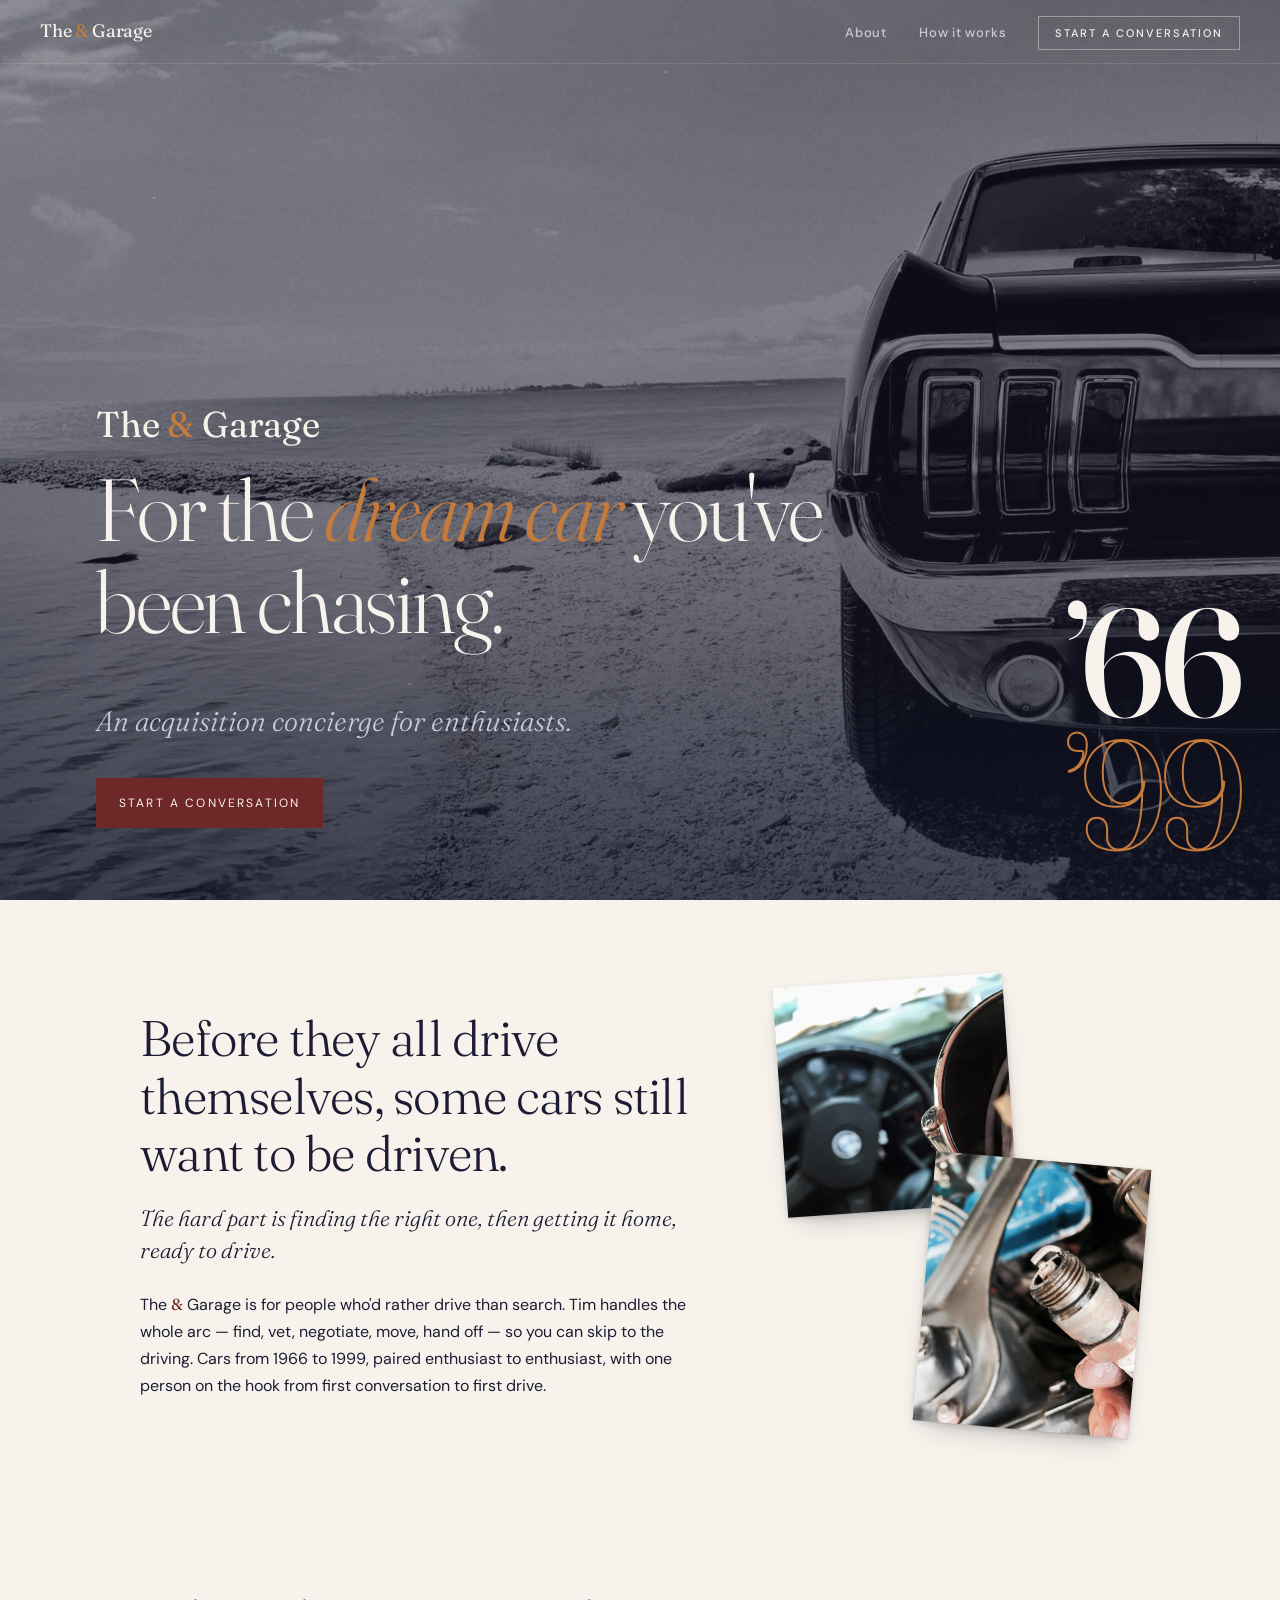
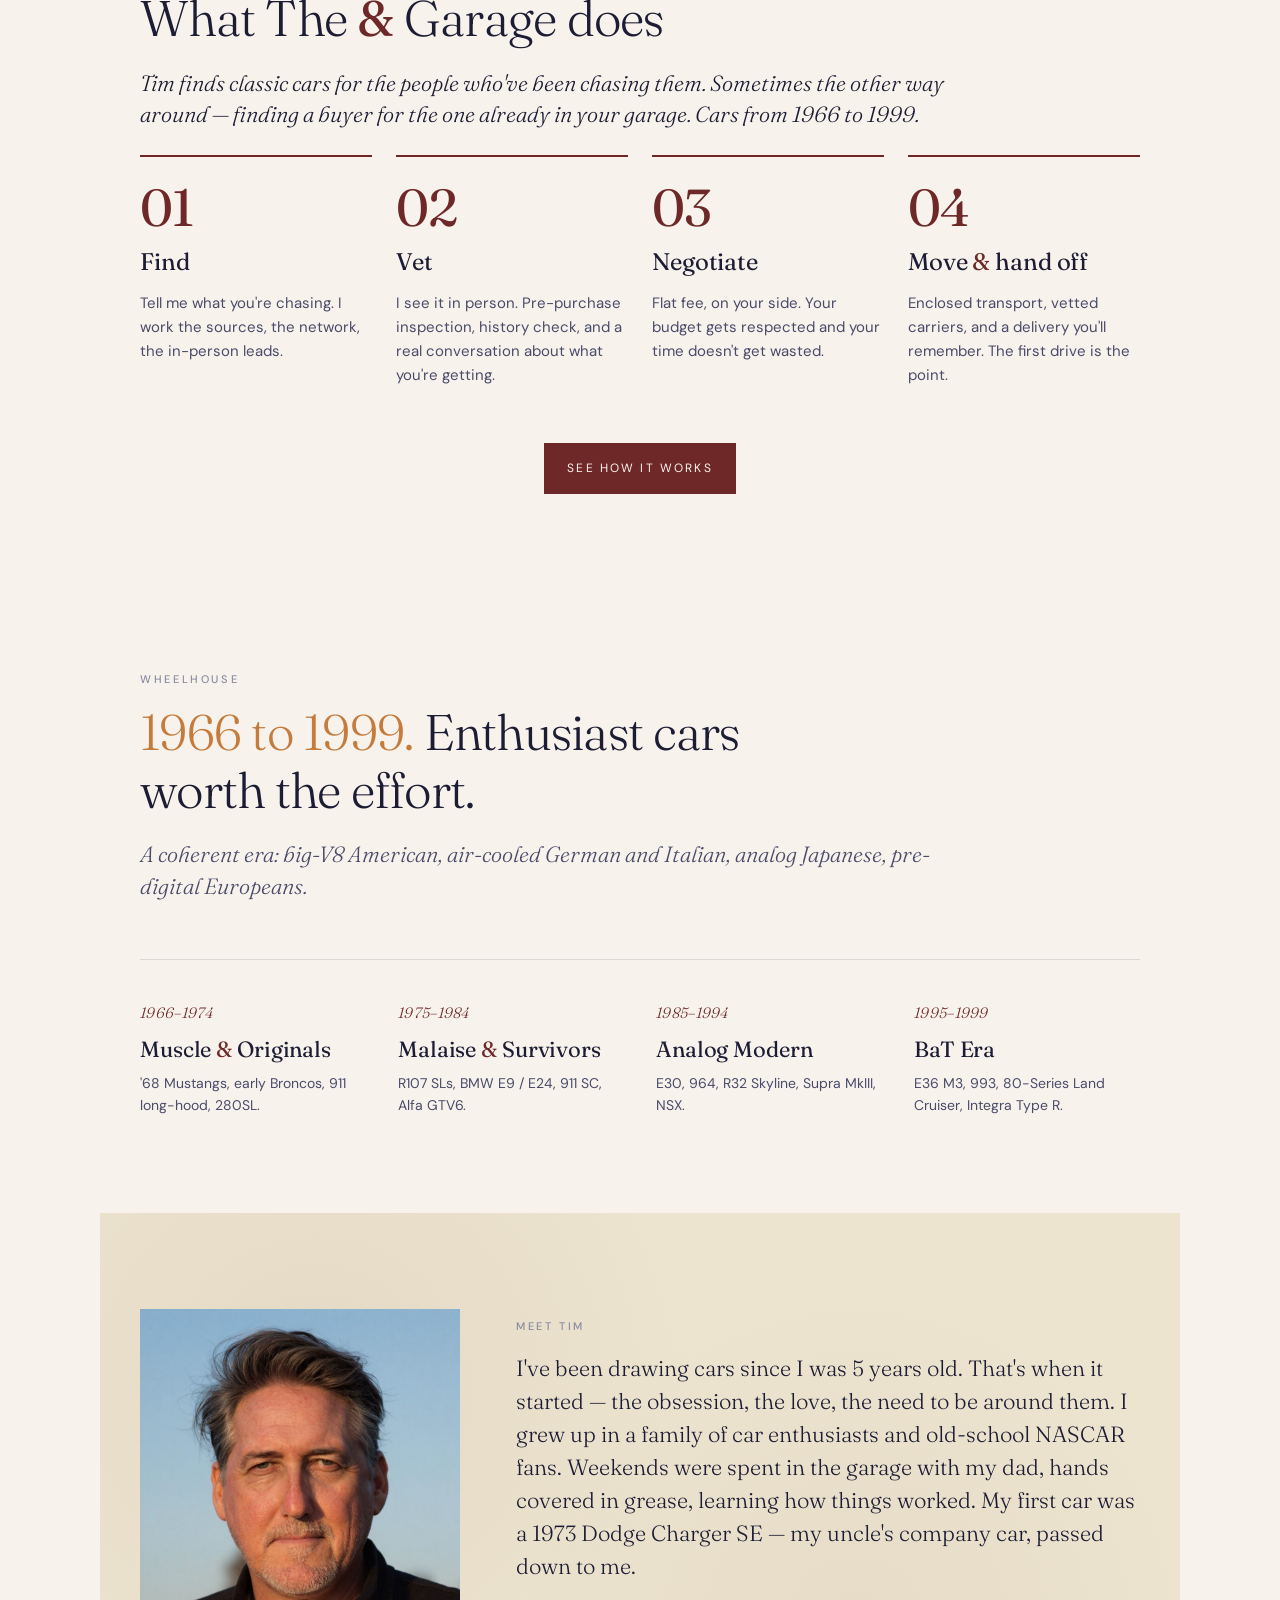
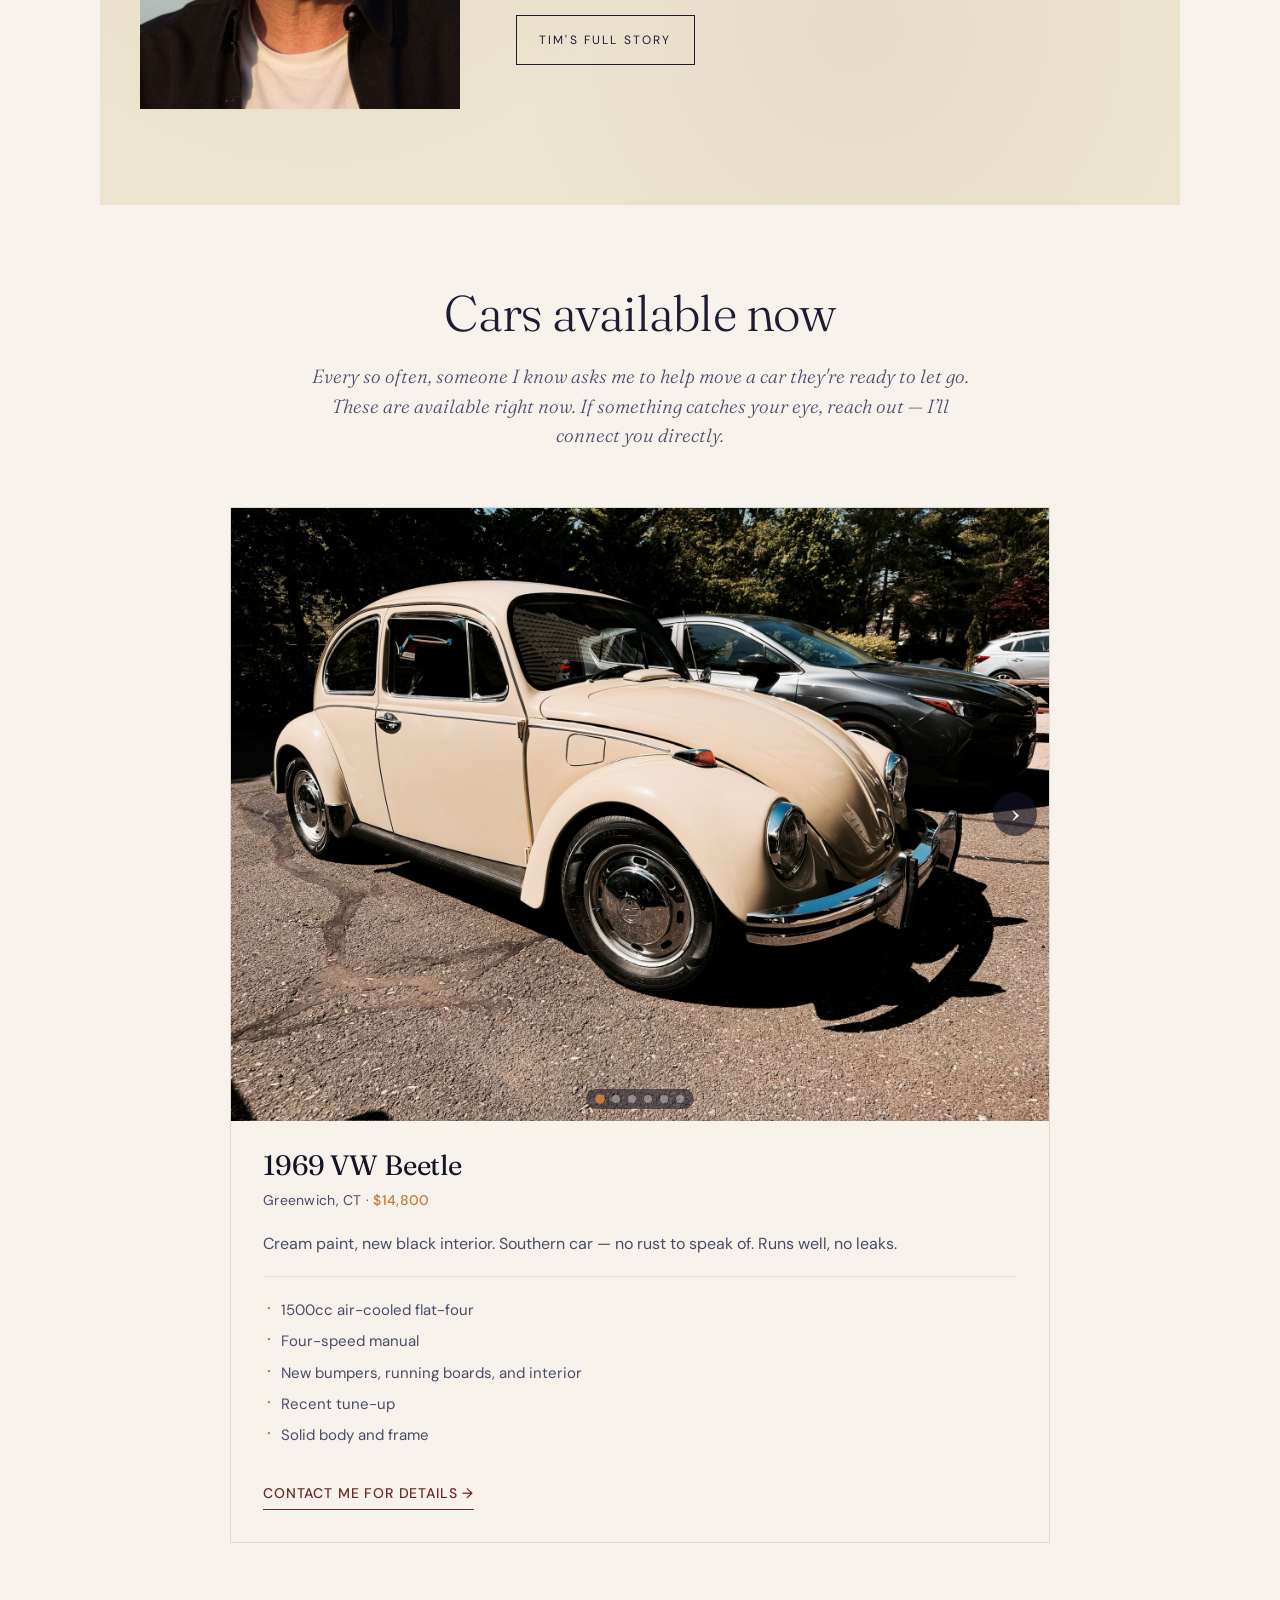
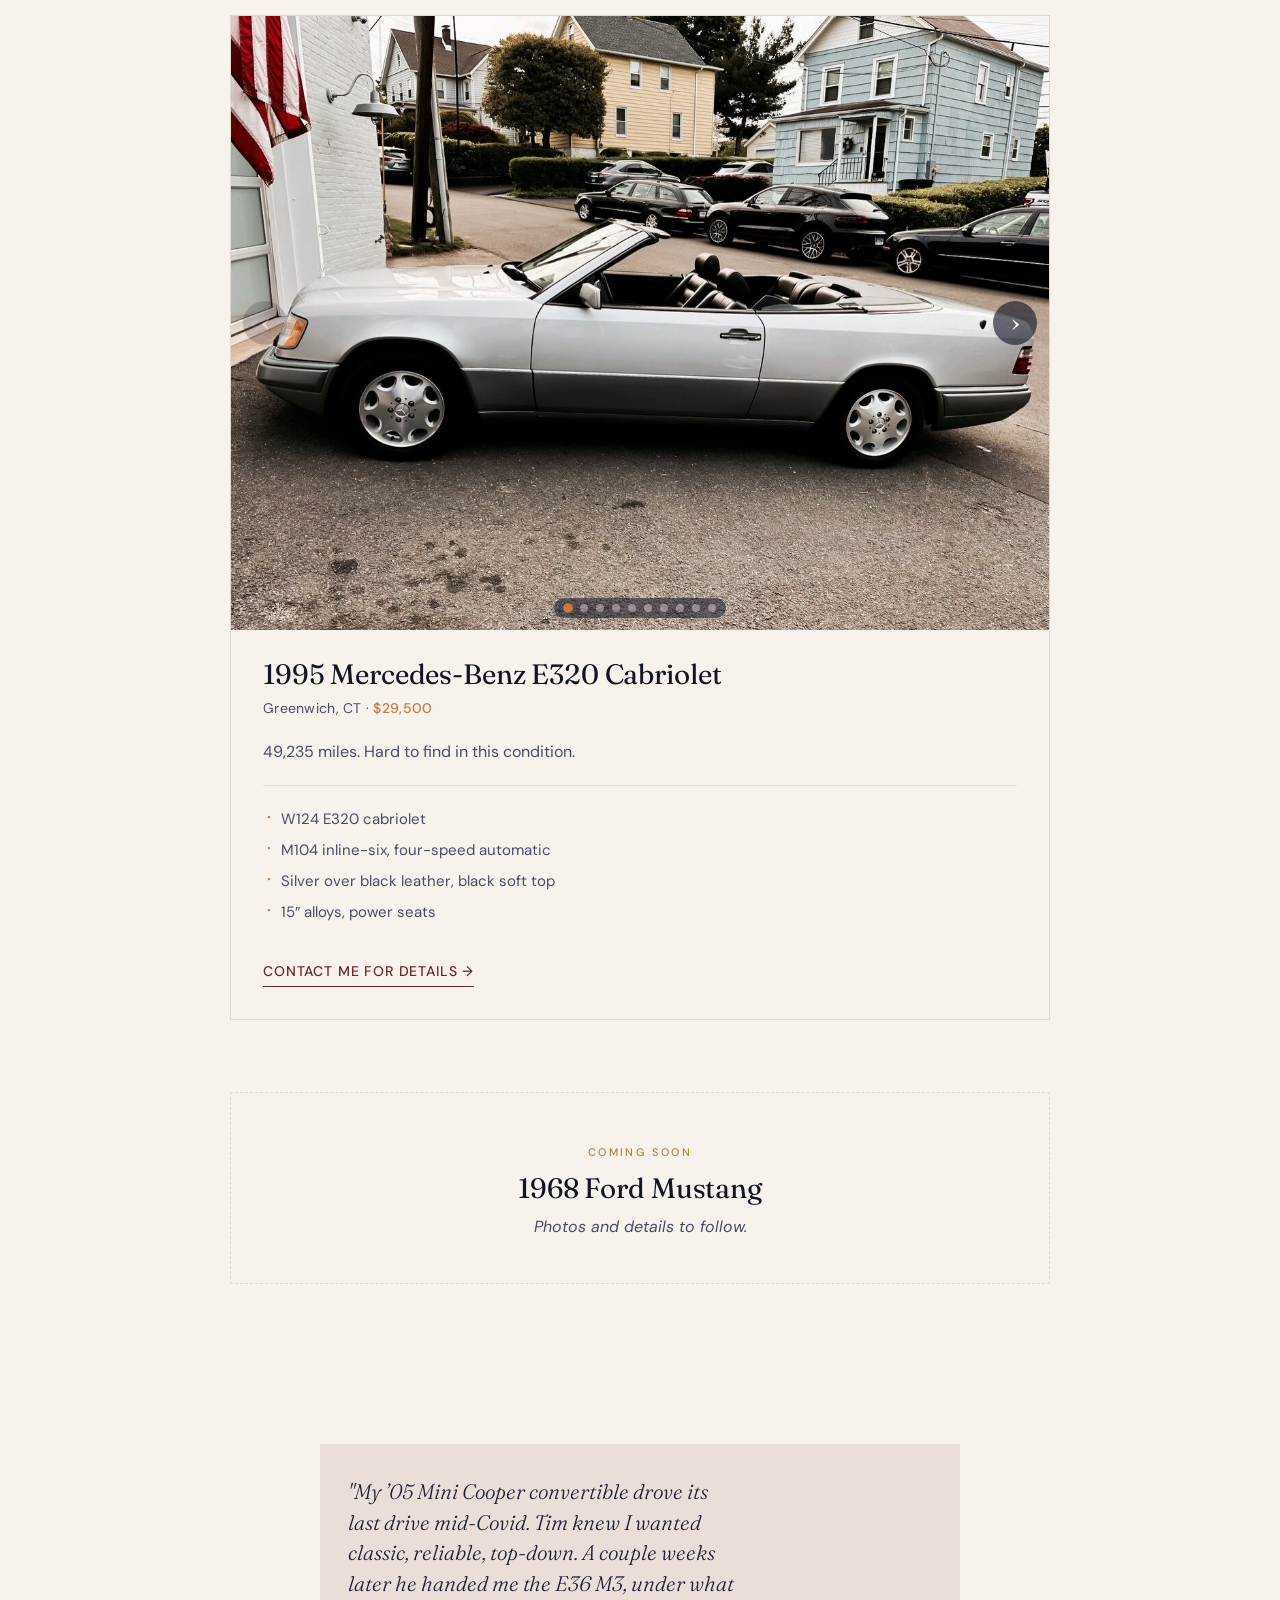
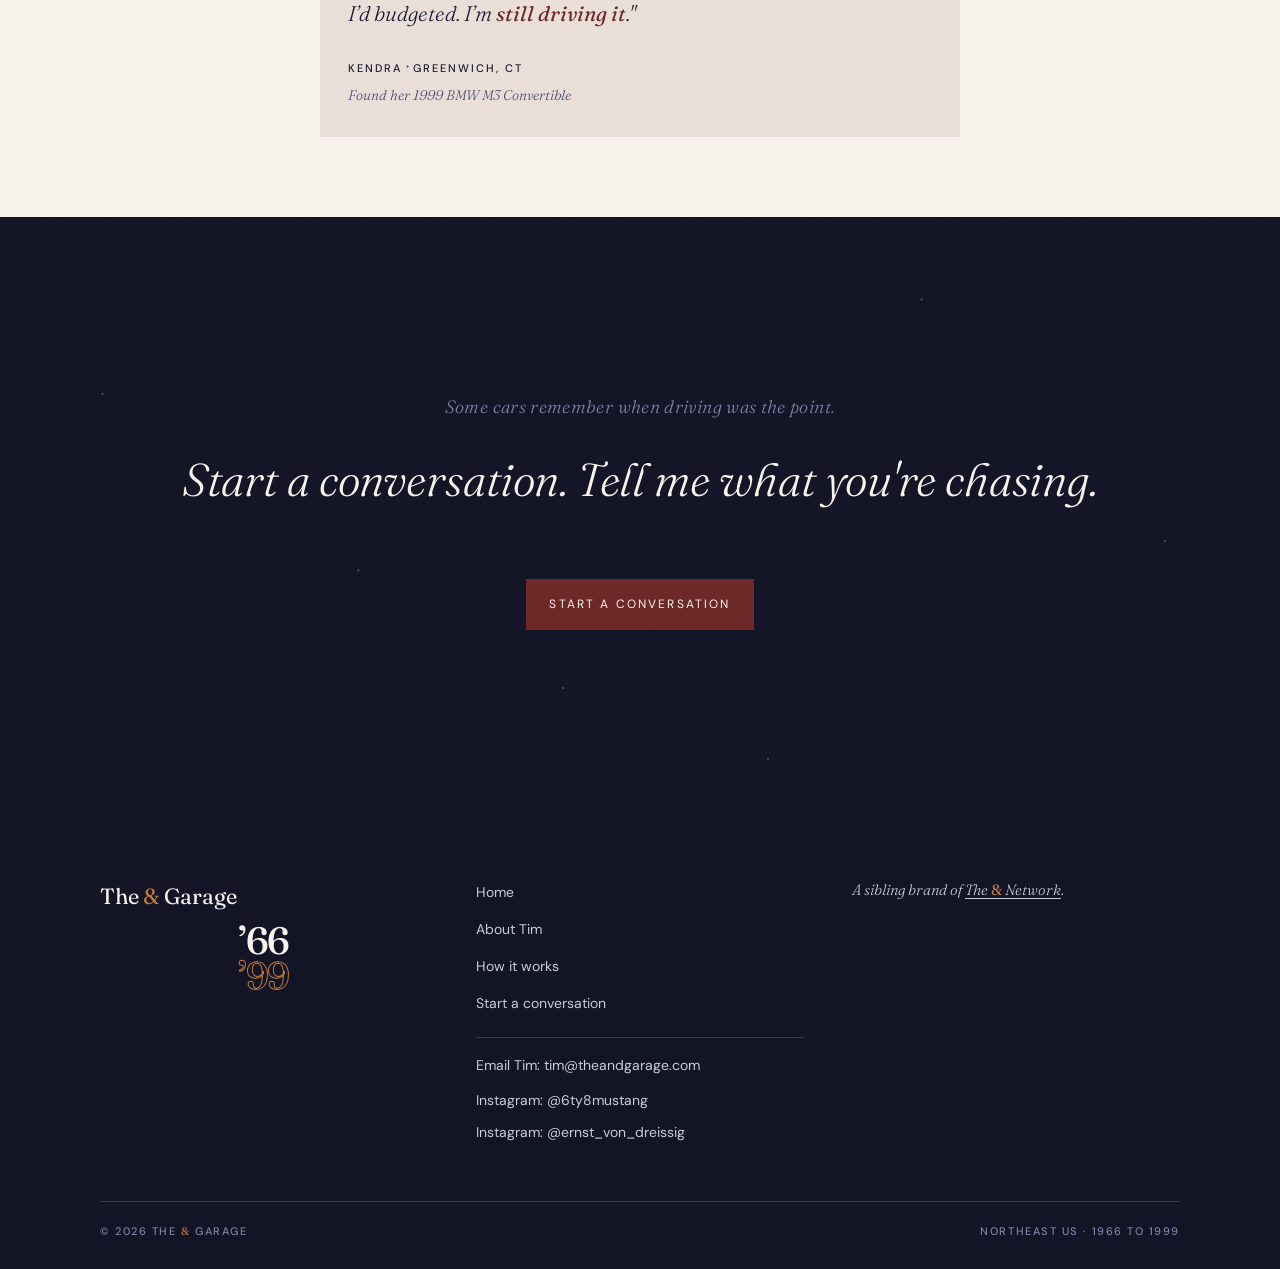
==== index.html @ d6168241 "Task #64 — Home "Cars available now" inventory section Replaced the old "Cars I'm seeing right now" " ====
<!DOCTYPE html>
<html lang="en">
<head>
  <meta charset="UTF-8">
  <meta name="viewport" content="width=device-width, initial-scale=1.0">
  <meta name="description" content="The &amp; Garage — an acquisition concierge for enthusiasts buying classic and modern-classic cars. Hand-paired, end-to-end, from the first conversation to the first drive.">
  <meta name="robots" content="noindex, nofollow">

  <!-- Open Graph -->
  <meta property="og:type" content="website">
  <meta property="og:url" content="https://theandgarage.com/">
  <meta property="og:title" content="The &amp; Garage — For the dream car you've been chasing.">
  <meta property="og:description" content="Hand-paired, end-to-end acquisition service for classic and modern-classic cars from 1966 to 1999. By Tim Young.">
  <meta property="og:image" content="https://theandgarage.com/img/hero/home.jpg">

  <!-- Twitter Card -->
  <meta name="twitter:card" content="summary_large_image">
  <meta name="twitter:title" content="The &amp; Garage — For the dream car you've been chasing.">
  <meta name="twitter:description" content="Hand-paired, end-to-end acquisition service for classic and modern-classic cars from 1966 to 1999. By Tim Young.">
  <meta name="twitter:image" content="https://theandgarage.com/img/hero/home.jpg">

  <title>The &amp; Garage — For the dream car you've been chasing.</title>

  <!-- Google Fonts -->
  <!-- Favicons -->
  <link rel="icon" type="image/svg+xml" href="/favicon.svg">
  <link rel="icon" type="image/png" sizes="32x32" href="/favicon-32.png">
  <link rel="icon" type="image/png" sizes="16x16" href="/favicon-16.png">
  <link rel="apple-touch-icon" sizes="180x180" href="/apple-touch-icon.png">

  <link rel="preconnect" href="https://fonts.googleapis.com">
  <link rel="preconnect" href="https://fonts.gstatic.com" crossorigin>
  <link href="https://fonts.googleapis.com/css2?family=Fraunces:ital,opsz,wght@0,9..144,300;0,9..144,400;0,9..144,500;1,9..144,300;1,9..144,400;1,9..144,500&family=DM+Sans:ital,opsz,wght@0,9..40,400;0,9..40,500;0,9..40,600;1,9..40,400&display=swap" rel="stylesheet">

  <!-- Styles -->
  <link rel="stylesheet" href="css/tokens.css">
  <link rel="stylesheet" href="css/base.css">
  <link rel="stylesheet" href="css/components.css">
</head>
<body class="page-home">

  <!-- ═══════════════════════════════════════════════
       SECTION 1 — HERO (nav integrated inside hero-inner)
  ════════════════════════════════════════════════ -->
  <header class="hero">
    <img
      class="hero-image"
      src="img/hero/home.jpg"
      alt="A 1968 Ford Mustang on a gravel beach, with water and distant shoreline — black and white."
      loading="eager"
      width="1920"
      height="1080"
    >
    <div class="veil"></div>
    <div class="constellation"></div>

    <div class="hero-inner">

      <!-- Top nav — wordmark left, links right, hamburger at < 760px -->
      <nav class="site-nav" id="site-nav" aria-label="Main navigation">
        <a class="nav-wordmark" href="/">The <span class="brand-amp">&amp;</span> Garage</a>

        <!-- Desktop links -->
        <ul class="nav-links" role="list">
          <li><a href="/about/">About</a></li>
          <li><a href="/process/">How it works</a></li>
          <li class="nav-cta"><a href="/contact/">Start a conversation</a></li>
        </ul>

        <!-- Persistent CTA (mobile only — always visible) -->
        <a class="nav-cta-mobile" href="/contact/">Start a conversation</a>

        <!-- Hamburger (mobile) -->
        <button class="nav-hamburger" id="nav-hamburger" aria-label="Toggle navigation" aria-expanded="false" aria-controls="nav-drawer">
          <span></span>
          <span></span>
          <span></span>
        </button>

        <!-- Mobile drawer -->
        <ul class="nav-drawer" id="nav-drawer" role="list">
          <li><a href="/about/">About</a></li>
          <li><a href="/process/">How it works</a></li>
          <li class="nav-cta"><a href="/contact/">Start a conversation</a></li>
        </ul>
      </nav>

      <!-- Hero content — pushed to bottom of viewport, anchored lower-left -->
      <div class="hero-content">

        <p class="hero-wordmark">The <span class="brand-amp">&amp;</span> Garage</p>

        <h1>For the <em>dream car</em> you've been chasing.</h1>

        <p class="hero-tagline">An acquisition concierge for enthusiasts.</p>

        <a class="btn on-dark solid" href="/contact/">Start a conversation</a>

      </div>

    </div>

    <!-- Era mark — bold year-range decal in lower-right -->
    <div class="era-mark corner size-xl" aria-hidden="true">
      <span class="glyphs solid">&rsquo;66</span>
      <span class="glyphs outline">&rsquo;99</span>
    </div>

  </header>

  <!-- ═══════════════════════════════════════════════
       SECTION 2 — THE PROBLEM
  ════════════════════════════════════════════════ -->
  <section class="section block home-problem">
    <div class="home-problem-copy">
      <h2>Before they all drive themselves, some cars still want to be driven.</h2>

      <p class="lede">The hard part is finding the right one, then getting it home, ready to drive.</p>

      <p>The <span class="brand-amp">&amp;</span> Garage is for people who'd rather drive than search. Tim handles the whole arc — find, vet, negotiate, move, hand off — so you can skip to the driving. Cars from 1966 to 1999, paired enthusiast to enthusiast, with one person on the hook from first conversation to first drive.</p>
    </div>

    <div class="home-problem-photos" aria-hidden="true">
      <img class="home-problem-photo home-problem-photo-back" src="/img/tim/wheel-sunglasses.jpg" alt="" loading="lazy" width="720" height="720">
      <img class="home-problem-photo home-problem-photo-front" src="/img/tim/spark-plug.jpg" alt="" loading="lazy" width="720" height="900">
    </div>
  </section>

  <!-- ═══════════════════════════════════════════════
       SECTION 3 — WHAT WE DO
  ════════════════════════════════════════════════ -->
  <section class="section block what-we-do">
    <h2>What The <span class="brand-amp">&amp;</span> Garage does</h2>

    <p class="lede">Tim finds classic cars for the people who've been chasing them. Sometimes the other way around — finding a buyer for the one already in your garage. Cars from 1966 to 1999.</p>

    <div class="card-grid">

      <article class="service-card">
        <a href="/process/">
          <span class="card-num">01</span>
          <h3>Find</h3>
          <p>Tell me what you're chasing. I work the sources, the network, the in-person leads.</p>
        </a>
      </article>

      <article class="service-card">
        <a href="/process/">
          <span class="card-num">02</span>
          <h3>Vet</h3>
          <p>I see it in person. Pre-purchase inspection, history check, and a real conversation about what you're getting.</p>
        </a>
      </article>

      <article class="service-card">
        <a href="/process/">
          <span class="card-num">03</span>
          <h3>Negotiate</h3>
          <p>Flat fee, on your side. Your budget gets respected and your time doesn't get wasted.</p>
        </a>
      </article>

      <article class="service-card">
        <a href="/process/">
          <span class="card-num">04</span>
          <h3>Move <span class="brand-amp">&amp;</span> hand off</h3>
          <p>Enclosed transport, vetted carriers, and a delivery you'll remember. The first drive is the point.</p>
        </a>
      </article>

    </div>

    <div class="what-we-do-cta">
      <a class="btn solid" href="/process/">See how it works</a>
    </div>
  </section>

  <!-- ═══════════════════════════════════════════════
       SECTION 3.5 — WHEELHOUSE (1966–1999 era focus)
       Mirrors the Wheelhouse section on /process/ so the
       era focus is set on Home before visitors click
       through. The four era cards are populated by
       js/wheelhouse.js — the single source of truth for
       era ranges, names, and example cars across both
       pages. Reuses .wheelhouse-grid / .wheelhouse-era
       styles from css/components.css.
  ════════════════════════════════════════════════ -->
  <section id="wheelhouse" class="section block home-wheelhouse">
    <span class="kicker">Wheelhouse</span>
    <h2><span class="years">1966 to 1999.</span> Enthusiast cars worth the effort.</h2>
    <p class="lede">A coherent era: big-V8 American, air-cooled German and Italian, analog Japanese, pre-digital Europeans.</p>

    <ol class="wheelhouse-grid" role="list" data-wheelhouse data-variant="home"></ol>
  </section>

  <!-- ═══════════════════════════════════════════════
       SECTION 4 — TIM SIGNATURE
  ════════════════════════════════════════════════ -->
  <section class="section block home-tim-signature surface-aged-paper">
    <div class="tim-signature">
      <div class="tim-signature-images">
        <img class="tim-portrait" src="/img/tim/portrait.jpg" alt="Tim Young, founder of The &amp; Garage" loading="lazy" width="640" height="800">
      </div>
      <div class="copy">
        <p class="kicker">Meet Tim</p>
        <p class="signature-body">I've been drawing cars since I was 5 years old. That's when it started — the obsession, the love, the need to be around them. I grew up in a family of car enthusiasts and old-school NASCAR fans. Weekends were spent in the garage with my dad, hands covered in grease, learning how things worked. My first car was a 1973 Dodge Charger SE — my uncle's company car, passed down to me.</p>
        <a class="btn" href="/about/">Tim's full story</a>
      </div>
    </div>
  </section>

  <!-- ═══════════════════════════════════════════════
       SECTION 5 — CARS AVAILABLE NOW (inventory)
       Replaced the older scouting-feed "Cars I'm seeing
       right now" teaser. This is a small for-sale list
       of cars Tim is brokering, each with a multi-image
       carousel (see js/site.js → "Image carousels"). The
       Mustang card is a muted placeholder until photos
       and specs are ready.
  ════════════════════════════════════════════════ -->
  <section class="section block home-inventory">
    <h2>Cars available now</h2>
    <p class="lede"><em>Every so often, someone I know asks me to help move a car they're ready to let go. These are available right now. If something catches your eye, reach out &mdash; I&rsquo;ll connect you directly.</em></p>

    <div class="inventory-list">

      <!-- VW Beetle ─────────────────────────────────────── -->
      <article class="inventory-card">
        <div class="carousel" data-carousel tabindex="0" role="region" aria-roledescription="carousel" aria-label="Photos of the 1969 VW Beetle">
          <ul class="carousel-track" role="list">
            <li class="carousel-slide"><img src="/img/inventory/vw-beetle-1969/01-front-right.jpg" alt="Cream 1969 VW Beetle, front three-quarter right view in a parking lot" width="1920" height="1440"></li>
            <li class="carousel-slide"><img src="/img/inventory/vw-beetle-1969/02-front-left.jpg" alt="Cream 1969 VW Beetle, front three-quarter left view with For Sale sign in the window" loading="lazy" width="1920" height="1440"></li>
            <li class="carousel-slide"><img src="/img/inventory/vw-beetle-1969/03-rear-three-quarter.jpg" alt="Cream 1969 VW Beetle, rear three-quarter view in front of a garage" loading="lazy" width="1920" height="1596"></li>
            <li class="carousel-slide"><img src="/img/inventory/vw-beetle-1969/04-rear-straight-on.jpg" alt="Cream 1969 VW Beetle, straight-on rear view with chrome bumper and Connecticut plate" loading="lazy" width="1440" height="1920"></li>
            <li class="carousel-slide"><img src="/img/inventory/vw-beetle-1969/05-interior.jpg" alt="Interior of the 1969 VW Beetle &mdash; black dash, steering wheel, and bench seats with a For Sale sign on the passenger seat" loading="lazy" width="1440" height="1920"></li>
            <li class="carousel-slide"><img src="/img/inventory/vw-beetle-1969/06-engine-bay.jpg" alt="Rear engine bay of the 1969 VW Beetle &mdash; air-cooled 1500cc flat-four" loading="lazy" width="1440" height="1920"></li>
          </ul>
          <button class="carousel-arrow prev" type="button" aria-label="Previous photo">&lsaquo;</button>
          <button class="carousel-arrow next" type="button" aria-label="Next photo">&rsaquo;</button>
          <div class="carousel-dots" aria-label="Choose photo"></div>
          <p class="carousel-status" aria-live="polite" aria-atomic="true"></p>
        </div>
        <div class="inventory-body">
          <h3 class="car-title">1969 VW Beetle</h3>
          <p class="meta">Greenwich, CT &middot; <span class="price">$14,800</span></p>
          <p class="desc">Cream paint, new black interior. Southern car &mdash; no rust to speak of. Runs well, no leaks.</p>
          <ul class="spec-list">
            <li>1500cc air-cooled flat-four</li>
            <li>Four-speed manual</li>
            <li>New bumpers, running boards, and interior</li>
            <li>Recent tune-up</li>
            <li>Solid body and frame</li>
          </ul>
          <a class="contact-link" href="/contact/">Contact me for details &rarr;</a>
        </div>
      </article>

      <!-- Mercedes E320 Cabriolet ───────────────────────── -->
      <article class="inventory-card">
        <div class="carousel" data-carousel tabindex="0" role="region" aria-roledescription="carousel" aria-label="Photos of the 1995 Mercedes-Benz E320 Cabriolet">
          <ul class="carousel-track" role="list">
            <li class="carousel-slide"><img src="/img/inventory/mercedes-e320-cabriolet-1995/01-side-top-down.jpg" alt="Silver 1995 Mercedes-Benz E320 Cabriolet, side profile with the top down, parked beside a brick wall and American flag" width="1201" height="902"></li>
            <li class="carousel-slide"><img src="/img/inventory/mercedes-e320-cabriolet-1995/02-front-right-top-up.jpg" alt="Silver 1995 Mercedes-Benz E320 Cabriolet, front three-quarter right view with the soft top up" loading="lazy" width="1920" height="1440"></li>
            <li class="carousel-slide"><img src="/img/inventory/mercedes-e320-cabriolet-1995/03-side-top-down-curb.jpg" alt="Silver 1995 Mercedes-Benz E320 Cabriolet, side profile with the top down, parked at a residential curb" loading="lazy" width="480" height="360"></li>
            <li class="carousel-slide"><img src="/img/inventory/mercedes-e320-cabriolet-1995/04-front-left-top-up.jpg" alt="Silver 1995 Mercedes-Benz E320 Cabriolet, front three-quarter left view with the soft top up" loading="lazy" width="504" height="360"></li>
            <li class="carousel-slide"><img src="/img/inventory/mercedes-e320-cabriolet-1995/05-rear-right-top-up.jpg" alt="Silver 1995 Mercedes-Benz E320 Cabriolet, rear three-quarter right view with the soft top up, parked beside a garage" loading="lazy" width="540" height="360"></li>
            <li class="carousel-slide"><img src="/img/inventory/mercedes-e320-cabriolet-1995/06-interior-top-down.jpg" alt="Interior of the 1995 Mercedes E320 Cabriolet from above &mdash; black leather front and rear seats with the top down" loading="lazy" width="360" height="480"></li>
            <li class="carousel-slide"><img src="/img/inventory/mercedes-e320-cabriolet-1995/07-interior-driver-side.jpg" alt="Driver's side interior of the 1995 Mercedes E320 Cabriolet &mdash; black leather seats and steering wheel" loading="lazy" width="480" height="360"></li>
            <li class="carousel-slide"><img src="/img/inventory/mercedes-e320-cabriolet-1995/08-dashboard-console.jpg" alt="Dashboard and center console of the 1995 Mercedes E320 Cabriolet &mdash; wood trim, automatic shifter, factory radio replaced with aftermarket head unit" loading="lazy" width="1460" height="1105"></li>
            <li class="carousel-slide"><img src="/img/inventory/mercedes-e320-cabriolet-1995/09-rear-seats-from-front.jpg" alt="Rear leather seats of the 1995 Mercedes E320 Cabriolet, viewed from between the front headrests" loading="lazy" width="360" height="480"></li>
            <li class="carousel-slide"><img src="/img/inventory/mercedes-e320-cabriolet-1995/10-rear-bench-detail.jpg" alt="Close-up of the rear leather bench seat in the 1995 Mercedes E320 Cabriolet" loading="lazy" width="480" height="360"></li>
          </ul>
          <button class="carousel-arrow prev" type="button" aria-label="Previous photo">&lsaquo;</button>
          <button class="carousel-arrow next" type="button" aria-label="Next photo">&rsaquo;</button>
          <div class="carousel-dots" aria-label="Choose photo"></div>
          <p class="carousel-status" aria-live="polite" aria-atomic="true"></p>
        </div>
        <div class="inventory-body">
          <h3 class="car-title">1995 Mercedes-Benz E320 Cabriolet</h3>
          <p class="meta">Greenwich, CT &middot; <span class="price">$29,500</span></p>
          <p class="desc">49,235 miles. Hard to find in this condition.</p>
          <ul class="spec-list">
            <li>W124 E320 cabriolet</li>
            <li>M104 inline-six, four-speed automatic</li>
            <li>Silver over black leather, black soft top</li>
            <li>15&Prime; alloys, power seats</li>
          </ul>
          <a class="contact-link" href="/contact/">Contact me for details &rarr;</a>
        </div>
      </article>

      <!-- 1968 Ford Mustang — coming soon placeholder ───── -->
      <article class="inventory-card coming-soon">
        <div class="inventory-body">
          <span class="coming-soon-tag">Coming soon</span>
          <h3 class="car-title">1968 Ford Mustang</h3>
          <p class="desc">Photos and details to follow.</p>
        </div>
      </article>

    </div>
  </section>

  <!-- ═══════════════════════════════════════════════
       SECTION 6 — SINGLE TESTIMONIAL
       Slimmed from the original three-up quote section
       (Kendra + Dana + Ravi) down to one quote, moved
       below the gallery teaser. Dana and Ravi removed
       for v1; restore from git history if returning to
       a multi-card layout. The is-single modifier on
       .quote-grid swaps the 3-col grid for a centered
       single-card max-width so the lone card doesn't
       sit awkwardly left-aligned.
  ════════════════════════════════════════════════ -->
  <section class="section block home-quotes" aria-label="Client testimonial">
    <div class="quote-grid is-single">

      <article class="quote-card">
        <blockquote>"My &rsquo;05 Mini Cooper convertible drove its last drive mid-Covid. Tim knew I wanted classic, reliable, top-down. A couple weeks later he handed me the E36 M3, under what I&rsquo;d budgeted. I&rsquo;m <em>still driving it</em>."</blockquote>
        <cite>
          <span class="name">Kendra</span> ·
          <span class="city">Greenwich, CT</span>
          <span class="car">Found her 1999 BMW M3 Convertible</span>
        </cite>
      </article>

    </div>
  </section>

  <!-- ═══════════════════════════════════════════════
       SECTION 7 — FINAL CTA
  ════════════════════════════════════════════════ -->
  <section class="section final-cta dark-surface">
    <div class="constellation"></div>
    <div class="final-cta-inner">
      <p class="final-cta-quiet"><em>Some cars remember when driving was the point.</em></p>
      <p class="final-cta-lead"><em>Start a conversation. Tell me what you're chasing.</em></p>
      <a class="btn on-dark solid" href="/contact/">Start a conversation</a>
    </div>
  </section>

  <!-- ═══════════════════════════════════════════════
       SITE FOOTER
  ════════════════════════════════════════════════ -->
  <footer class="site-footer">
    <div class="footer-inner">

      <!-- Col 1 — Brand mark -->
      <div class="footer-brand">
        <span class="footer-wordmark">The <span class="brand-amp">&amp;</span> Garage</span>
        <span class="footer-year-mark">
          <span class="era-mark size-xs" aria-hidden="true">
            <span class="glyphs solid">&rsquo;66</span>
            <span class="glyphs outline">&rsquo;99</span>
          </span>
        </span>
      </div>

      <!-- Col 2 — Site links + email -->
      <div class="footer-links">
        <ul>
          <li><a href="/">Home</a></li>
          <li><a href="/about/">About Tim</a></li>
          <li><a href="/process/">How it works</a></li>
          <li><a href="/contact/">Start a conversation</a></li>
        </ul>
        <a class="footer-email" href="mailto:tim@theandgarage.com">Email Tim: tim@theandgarage.com</a>
        <a class="footer-social" href="https://instagram.com/6ty8mustang" target="_blank" rel="noopener me">Instagram: @6ty8mustang</a>
        <a class="footer-social" href="https://instagram.com/ernst_von_dreissig" target="_blank" rel="noopener me">Instagram: @ernst_von_dreissig</a>
      </div>

      <!-- Col 3 — Lineage -->
      <div class="footer-lineage">
        <p>A sibling brand of <a href="https://timyoungtalent.com/" target="_blank" rel="noopener">The <span class="brand-amp">&amp;</span> Network</a>.</p>
      </div>

    </div>

    <!-- Bottom strip — two columns -->
    <div class="footer-bottom">
      <p class="footer-bottom-left">© 2026 The <span class="brand-amp">&amp;</span> Garage</p>
      <p class="footer-bottom-right">Northeast US · 1966 to 1999</p>
    </div>
  </footer>

  <script src="js/site.js"></script>
  <script src="js/wheelhouse.js"></script>
</body>
</html>
---- css/tokens.css ----
:root {
  --ink-dark:    #131426;
  --cream:       #f7f3ec;
  --offwhite:    #f3ede0;
  --warm:        #c57b3c;
  --oxblood:     #6e2828;
  --oxblood-tint: rgba(110, 40, 40, 0.10);
  --text:        #1c1d34;
  --text-soft:   #4a4b6a;
  --text-dim:    #8a8ba3;
  --text-on-dark:      #f7f3ec;
  --text-on-dark-soft: #c9cadc;
  --text-on-dark-dim:  #8082a6;
  --rule:       rgba(28, 29, 52, 0.12);
  --rule-dark:  rgba(247, 243, 236, 0.16);
}
---- css/base.css ----
/* base.css — resets, body defaults, typography */

/* Reset */
*, *::before, *::after {
  box-sizing: border-box;
  margin: 0;
  padding: 0;
}

/* Body defaults */
html {
  font-size: 16px;
  -webkit-text-size-adjust: 100%;
  scroll-behavior: smooth;
}

body {
  font-family: 'DM Sans', system-ui, sans-serif;
  font-size: 16px;
  font-weight: 400;
  line-height: 1.7;
  color: var(--text);
  background: var(--cream);
  -webkit-font-smoothing: antialiased;
  -moz-osx-font-smoothing: grayscale;
  overflow-x: hidden;
}

/* Heading defaults — Fraunces */
h1, h2, h3, h4, h5, h6 {
  font-family: 'Fraunces', Georgia, serif;
  font-style: normal;
  line-height: 1.1;
}

/* Type scale */

/* Hero heading */
.hero h1,
.type-hero {
  font-family: 'Fraunces', Georgia, serif;
  font-weight: 300;
  font-size: clamp(46px, 7.6vw, 88px);
  letter-spacing: -0.025em;
  line-height: 1.05;
}

/* H1 */
h1 {
  font-family: 'Fraunces', Georgia, serif;
  font-weight: 300;
  font-size: 52px;
  letter-spacing: -0.02em;
  line-height: 1.1;
}

/* H2 */
h2 {
  font-family: 'Fraunces', Georgia, serif;
  font-weight: 300;
  font-size: clamp(34px, 4.2vw, 50px);
  letter-spacing: -0.015em;
  line-height: 1.15;
}

/* H3 */
h3 {
  font-family: 'Fraunces', Georgia, serif;
  font-weight: 400;
  font-size: clamp(22px, 2.4vw, 30px);
  letter-spacing: -0.005em;
  line-height: 1.25;
}

/* Lede */
.lede {
  font-family: 'Fraunces', Georgia, serif;
  font-style: italic;
  font-weight: 300;
  font-size: 22px;
  line-height: 1.45;
  max-width: 60ch;
}

/* Body */
p {
  font-family: 'DM Sans', system-ui, sans-serif;
  font-size: 16px;
  line-height: 1.7;
  max-width: 70ch;
}

/* Caption */
.caption,
figcaption {
  font-family: 'DM Sans', system-ui, sans-serif;
  font-size: 12px;
  font-weight: 400;
  line-height: 1.5;
  color: var(--text-dim);
}

/* Links */
a {
  color: inherit;
  text-decoration: none;
}

/* Lists */
ul, ol {
  list-style: none;
}

/* Images */
img {
  display: block;
  max-width: 100%;
  height: auto;
}

/* Italic emphasis — Fraunces only for emotional emphasis */
em {
  font-style: italic;
}

/* Headings on dark surfaces */
.hero h1 em,
.dark-surface h1 em,
.dark-surface h2 em {
  color: var(--warm);
}

/* Headings on light surfaces */
h1 em,
h2 em {
  color: var(--oxblood);
}
---- css/components.css ----
/* components.css — reusable UI components */

/* ─── Brand Ampersand ─────────────────────────────────────── */

.brand-amp {
  font-family: 'Fraunces', serif;
  font-style: normal;
  font-weight: 400;
  color: var(--oxblood);
  /* Pin the optical-size cut so the ampersand renders the same clean
     upright glyph as the nav logo at every size, instead of swapping
     to Fraunces' display-size swash alternate. */
  font-variation-settings: "opsz" 18;
}

.hero .brand-amp,
.site-footer .brand-amp,
.site-nav .brand-amp,
.section.on-dark .brand-amp,
.dark-surface .brand-amp {
  color: var(--warm);
}

/* ─── Year Mark ───────────────────────────────────────────── */

.year-mark {
  font-family: 'Fraunces', serif;
  display: inline-flex;
  align-items: center;
  gap: 0.32em;
  line-height: 1;
}

.year-mark .num {
  font-weight: 400;
  letter-spacing: -0.02em;
}

.year-mark .connector {
  font-style: italic;
  font-weight: 300;
  font-size: 0.5em;
  letter-spacing: 0.06em;
  color: var(--oxblood);
  transform: translateY(-0.06em);
}

.year-mark.on-dark .connector {
  color: var(--warm);
}

/* ─── Kicker ──────────────────────────────────────────────── */

.kicker {
  font-family: 'DM Sans', sans-serif;
  font-size: 11px;
  letter-spacing: 0.24em;
  text-transform: uppercase;
  font-weight: 500;
  color: var(--text-dim);
}

.hero .kicker,
.dark-surface .kicker {
  color: var(--text-on-dark-dim);
}

/* ─── Button ──────────────────────────────────────────────── */

.btn {
  font-family: 'DM Sans', sans-serif;
  font-size: 12px;
  letter-spacing: 0.18em;
  text-transform: uppercase;
  padding: 14px 22px;
  border: 1px solid currentColor;
  background: transparent;
  color: var(--text);
  text-decoration: none;
  display: inline-block;
  cursor: pointer;
  transition: all 0.15s ease;
}

.btn:hover {
  background: var(--oxblood);
  color: var(--cream);
  border-color: var(--oxblood);
}

.btn.on-dark {
  color: var(--cream);
}

.btn.on-dark:hover {
  background: var(--warm);
  border-color: var(--warm);
  color: var(--ink-dark);
}

/* Arrow span inside any .btn — nudges right on hover. */
.btn .arrow {
  display: inline-block;
  transition: transform 0.2s ease;
}

.btn:hover .arrow {
  transform: translateX(4px);
}

.btn.solid {
  background: var(--oxblood);
  color: var(--cream);
  border-color: var(--oxblood);
}

.btn.on-dark.solid {
  background: var(--oxblood);
  color: var(--cream);
  border-color: var(--oxblood);
}

.btn.on-dark.solid:hover {
  background: var(--cream);
  color: var(--ink-dark);
  border-color: var(--cream);
}

/* ─── Site Nav ────────────────────────────────────────────── */

.site-nav {
  position: fixed;
  top: 0;
  left: 0;
  right: 0;
  z-index: 100;
  display: flex;
  align-items: center;
  justify-content: space-between;
  padding: 0 40px;
  height: 64px;
  background: var(--ink-dark);
  border-bottom: 1px solid var(--rule-dark);
}

.site-nav .nav-wordmark {
  font-family: 'Fraunces', serif;
  font-weight: 400;
  font-size: 18px;
  letter-spacing: -0.01em;
  color: var(--text-on-dark);
  text-decoration: none;
  flex-shrink: 0;
}

.site-nav .nav-links {
  display: flex;
  align-items: center;
  gap: 32px;
  list-style: none;
}

.site-nav .nav-links a {
  font-family: 'DM Sans', sans-serif;
  font-size: 13px;
  font-weight: 500;
  letter-spacing: 0.06em;
  color: var(--text-on-dark-soft);
  text-decoration: none;
  transition: color 0.15s ease;
}

.site-nav .nav-links a:hover {
  color: var(--text-on-dark);
}

/* Active page indicator — subtle copper underline */
.site-nav .nav-links a[aria-current="page"] {
  color: var(--text-on-dark);
  position: relative;
}
.site-nav .nav-links a[aria-current="page"]::after {
  content: "";
  position: absolute;
  left: 0;
  right: 0;
  bottom: -6px;
  height: 1.5px;
  background: var(--warm);
}
.site-nav .nav-links .nav-cta a[aria-current="page"]::after {
  display: none;
}
.site-nav .nav-links .nav-cta a[aria-current="page"] {
  background: var(--warm);
  border-color: var(--warm);
  color: var(--ink-dark);
}
.site-nav .nav-cta-mobile[aria-current="page"] {
  background: var(--warm);
  border-color: var(--warm);
  color: var(--ink-dark);
}
.site-nav .nav-drawer a[aria-current="page"] {
  color: var(--warm);
}

.site-nav .nav-links .nav-cta a {
  font-size: 11px;
  letter-spacing: 0.18em;
  text-transform: uppercase;
  padding: 9px 16px;
  border: 1px solid rgba(247, 243, 236, 0.40);
  color: var(--text-on-dark);
  transition: background 0.15s ease, border-color 0.15s ease, color 0.15s ease;
}

.site-nav .nav-links .nav-cta a:hover {
  background: var(--warm);
  border-color: var(--warm);
  color: var(--ink-dark);
}

/* Persistent mobile CTA (hidden on desktop, always visible on mobile) */
.site-nav .nav-cta-mobile {
  display: none;
  font-family: 'DM Sans', sans-serif;
  font-size: 10px;
  font-weight: 600;
  letter-spacing: 0.18em;
  text-transform: uppercase;
  padding: 8px 14px;
  border: 1px solid rgba(247, 243, 236, 0.40);
  color: var(--text-on-dark);
  text-decoration: none;
  white-space: nowrap;
  flex-shrink: 1;
  min-width: 0;
  overflow: hidden;
  text-overflow: ellipsis;
  transition: background 0.15s ease, border-color 0.15s ease, color 0.15s ease;
}

.site-nav .nav-cta-mobile:hover {
  background: var(--warm);
  border-color: var(--warm);
  color: var(--ink-dark);
}

@media (max-width: 760px) {
  .site-nav .nav-cta-mobile {
    display: inline-block;
  }
}

/* Hamburger button */
.site-nav .nav-hamburger {
  display: none;
  flex-direction: column;
  justify-content: center;
  align-items: center;
  gap: 5px;
  width: 40px;
  height: 40px;
  background: none;
  border: none;
  cursor: pointer;
  padding: 0;
}

.site-nav .nav-hamburger span {
  display: block;
  width: 22px;
  height: 1.5px;
  background: var(--text-on-dark);
  transition: transform 0.2s ease, opacity 0.2s ease;
}

/* Mobile drawer */
.site-nav .nav-drawer {
  display: none;
  position: fixed;
  top: 64px;
  left: 0;
  right: 0;
  background: var(--ink-dark);
  border-bottom: 1px solid var(--rule-dark);
  padding: 24px 24px 32px;
  flex-direction: column;
  gap: 0;
}

.site-nav .nav-drawer.is-open {
  display: flex;
}

.site-nav .nav-drawer li {
  border-bottom: 1px solid var(--rule-dark);
}

.site-nav .nav-drawer a {
  font-family: 'DM Sans', sans-serif;
  font-size: 15px;
  font-weight: 500;
  letter-spacing: 0.04em;
  color: var(--text-on-dark-soft);
  text-decoration: none;
  display: block;
  padding: 16px 0;
  transition: color 0.15s ease;
}

.site-nav .nav-drawer a:hover {
  color: var(--text-on-dark);
}

.site-nav .nav-drawer .nav-cta a {
  color: var(--warm);
  letter-spacing: 0.1em;
}

/* Hamburger open state */
.site-nav.nav-open .nav-hamburger span:nth-child(1) {
  transform: translateY(6.5px) rotate(45deg);
}
.site-nav.nav-open .nav-hamburger span:nth-child(2) {
  opacity: 0;
}
.site-nav.nav-open .nav-hamburger span:nth-child(3) {
  transform: translateY(-6.5px) rotate(-45deg);
}

@media (max-width: 760px) {
  .site-nav {
    padding: 0 20px;
    gap: 12px;
  }
  .site-nav .nav-links {
    display: none;
  }
  .site-nav .nav-hamburger {
    display: flex;
  }
}

/* Push body down so fixed nav doesn't overlap content on interior pages */
body {
  padding-top: 64px;
}

/* Home page — nav lives inside the hero, no top padding needed */
body.page-home {
  padding-top: 0;
}

/* ─── Site Footer ─────────────────────────────────────────── */

.site-footer {
  background: var(--ink-dark);
  color: var(--text-on-dark-soft);
  padding: 72px 40px 0;
  margin-top: auto;
}

.site-footer .footer-inner {
  max-width: 1080px;
  margin: 0 auto;
  display: grid;
  grid-template-columns: 1fr 1fr 1fr;
  gap: 48px;
  padding-bottom: 56px;
  border-bottom: 1px solid var(--rule-dark);
}

/* Col 1 — Brand */
.site-footer .footer-brand .footer-wordmark {
  font-family: 'Fraunces', serif;
  font-weight: 400;
  font-size: 22px;
  letter-spacing: -0.01em;
  color: var(--text-on-dark);
  display: block;
  margin-bottom: 10px;
}

.site-footer .footer-brand .footer-year-mark {
  display: block;
  font-family: 'Fraunces', serif;
  font-size: 15px;
  margin-bottom: 14px;
  color: var(--text-on-dark-soft);
}

.site-footer .footer-brand .footer-byline {
  font-family: 'Fraunces', serif;
  font-style: italic;
  font-weight: 300;
  font-size: 14px;
  color: var(--text-on-dark-dim);
}

/* Col 2 — Links */
.site-footer .footer-links h4,
.site-footer .footer-lineage h4 {
  font-family: 'DM Sans', sans-serif;
  font-size: 10px;
  font-weight: 600;
  letter-spacing: 0.2em;
  text-transform: uppercase;
  color: var(--text-on-dark-dim);
  margin-bottom: 20px;
}

.site-footer .footer-links ul {
  list-style: none;
  display: flex;
  flex-direction: column;
  gap: 10px;
  margin-bottom: 20px;
}

.site-footer .footer-links ul a,
.site-footer .footer-links .footer-email {
  font-family: 'DM Sans', sans-serif;
  font-size: 14px;
  color: var(--text-on-dark-soft);
  text-decoration: none;
  transition: color 0.15s ease;
}

.site-footer .footer-links ul a:hover,
.site-footer .footer-links .footer-email:hover {
  color: var(--text-on-dark);
}

.site-footer .footer-links .footer-email {
  display: block;
  border-top: 1px solid var(--rule-dark);
  padding-top: 16px;
  margin-top: 4px;
}

.site-footer .footer-links .footer-social {
  display: block;
  font-family: 'DM Sans', sans-serif;
  font-size: 14px;
  color: var(--text-on-dark-soft);
  text-decoration: none;
  margin-top: 8px;
  transition: color 0.15s ease;
}

.site-footer .footer-links .footer-email + .footer-social {
  margin-top: 12px;
}

.site-footer .footer-links .footer-social:hover {
  color: var(--text-on-dark);
}

/* Col 3 — Lineage (italic Fraunces, single line per spec) */
.site-footer .footer-lineage p {
  font-family: 'Fraunces', serif;
  font-style: italic;
  font-weight: 300;
  font-size: 15px;
  color: var(--text-on-dark-soft);
  line-height: 1.6;
  max-width: none;
}

.site-footer .footer-lineage a {
  color: var(--text-on-dark-soft);
  text-decoration: underline;
  text-underline-offset: 3px;
  transition: color 0.15s ease;
}

.site-footer .footer-lineage a:hover {
  color: var(--text-on-dark);
}

/* Bottom strip — two columns left/right */
.site-footer .footer-bottom {
  max-width: 1080px;
  margin: 0 auto;
  padding: 20px 0 28px;
  display: flex;
  justify-content: space-between;
  align-items: center;
  gap: 16px;
}

.site-footer .footer-bottom p {
  font-family: 'DM Sans', sans-serif;
  font-size: 11px;
  font-weight: 500;
  letter-spacing: 0.14em;
  text-transform: uppercase;
  color: var(--text-on-dark-dim);
  max-width: none;
  margin: 0;
}

@media (max-width: 760px) {
  .site-footer {
    padding: 56px 20px 0;
  }
  .site-footer .footer-inner {
    grid-template-columns: 1fr;
    gap: 40px;
    padding-bottom: 40px;
  }
  .site-footer .footer-bottom {
    flex-direction: column;
    align-items: flex-start;
    gap: 6px;
  }
}

/* ─── Section Block ───────────────────────────────────────── */

.section {
  padding: 80px 24px;
}

.section.block {
  max-width: 1080px;
  margin-left: auto;
  margin-right: auto;
  padding-left: 40px;
  padding-right: 40px;
}

.section.block .kicker {
  display: block;
  margin-bottom: 16px;
}

.section.block h2 {
  margin-bottom: 20px;
}

.section.block .lede {
  margin-bottom: 24px;
}

@media (max-width: 760px) {
  .section {
    padding: 56px 20px;
  }
  .section.block {
    padding-left: 20px;
    padding-right: 20px;
  }
}

/* ─── Hero ────────────────────────────────────────────────── */

.hero {
  position: relative;
  background: var(--ink-dark);
  color: var(--text-on-dark);
  min-height: 100svh;
  display: flex;
  flex-direction: column;
  overflow: hidden;
}

.hero .constellation {
  position: absolute;
  inset: 0;
  opacity: 0.18;
  pointer-events: none;
  background-image:
    radial-gradient(circle at 12% 22%, #fff 1px, transparent 1.5px),
    radial-gradient(circle at 78% 18%, #fff 1px, transparent 1.5px),
    radial-gradient(circle at 32% 76%, #fff 1px, transparent 1.5px),
    radial-gradient(circle at 88% 64%, #fff 1px, transparent 1.5px),
    radial-gradient(circle at 52% 8%, #fff 1px, transparent 1.5px),
    radial-gradient(circle at 22% 92%, #fff 1px, transparent 1.5px);
}

.hero .hero-image {
  position: absolute;
  inset: 0;
  width: 100%;
  height: 100%;
  object-fit: cover;
  object-position: center;
}

.hero .veil {
  position: absolute;
  inset: 0;
  background: linear-gradient(
    to bottom,
    rgba(19, 20, 38, 0.48) 0%,
    rgba(19, 20, 38, 0.62) 60%,
    rgba(19, 20, 38, 0.80) 100%
  );
}

.hero .hero-inner {
  position: relative;
  z-index: 2;
  flex: 1;
  display: flex;
  flex-direction: column;
  justify-content: space-between;
  align-items: stretch;
  padding: 0 0 0;
  max-width: none;
  width: 100%;
  margin: 0;
}

/* Nav inside hero — override fixed/opaque default for home page */
.hero .site-nav {
  position: relative;
  top: auto;
  left: auto;
  right: auto;
  background: transparent;
  border-bottom: 1px solid rgba(247, 243, 236, 0.12);
  padding: 0 40px;
  max-width: none;
  width: 100%;
}

@media (max-width: 760px) {
  .hero .site-nav {
    padding: 0 20px;
  }
}

/* Mobile drawer inside hero — full width from top of drawer */
.hero .nav-drawer {
  top: 64px;
}

/* Hero content block — anchored lower-left of hero */
.hero .hero-content {
  width: 100%;
  padding: 40px 40px 72px 96px;
  display: flex;
  flex-direction: column;
  align-items: flex-start;
}

.hero .hero-content .hero-wordmark {
  font-family: 'Fraunces', Georgia, serif;
  font-style: normal;
  font-weight: 400;
  font-size: clamp(22px, 2.8vw, 36px);
  line-height: 1;
  letter-spacing: -0.005em;
  color: var(--text-on-dark);
  margin: 0 0 20px;
}

.hero .hero-content h1 {
  color: var(--text-on-dark);
  max-width: 16ch;
  margin-bottom: 28px;
}

.hero .hero-content .hero-tagline {
  font-family: 'Fraunces', Georgia, serif;
  font-style: italic;
  font-weight: 300;
  font-size: clamp(20px, 2.4vw, 28px);
  line-height: 1.4;
  letter-spacing: 0;
  color: var(--text-on-dark-soft);
  max-width: 38ch;
  margin: clamp(20px, 3vh, 32px) 0 clamp(28px, 4vh, 48px) 0;
}

@media (max-width: 760px) {
  .hero .hero-content {
    padding: 24px 24px 52px 24px;
  }
}

@media (max-width: 560px) {
  .hero .hero-content .hero-tagline br {
    display: none;
  }
}

/* ─── Era rotation mark ('66 / '99) ──────────────────────────
   Bold typographic decal: solid '66 atop an outline '99 (which
   reads as a 180°-rotated '66). Reusable brand motif used as a
   corner mark on key heroes. Compose with size modifiers
   (.size-xl / .size-lg / .size-md) and the optional .corner
   placement variant (anchors to the lower-right of a
   position:relative parent). Pure design element — no
   interaction, no motion. */
.era-mark {
  display: flex;
  flex-direction: column;
  align-items: center;
  gap: 2px;
  pointer-events: none;
  font-family: 'Fraunces', Georgia, serif;
  font-weight: 500;
  line-height: 0.85;
  letter-spacing: -0.04em;
}

.era-mark .glyphs {
  display: block;
}

.era-mark .glyphs.solid {
  color: var(--text-on-dark);
}

/* Outline layer for the lower year ('99). Fallback uses a semi-opaque
   warm fill so the glyph stays visible in browsers that don't support
   text-stroke; the @supports block upgrades to a true stroke-only
   outline where available. */
.era-mark .glyphs.outline {
  color: rgba(197, 123, 60, 0.55);
}

@supports (-webkit-text-stroke: 1px currentColor) {
  .era-mark .glyphs.outline {
    color: transparent;
    -webkit-text-stroke: 2px var(--warm);
  }
}

/* Size modifiers — drive font-size only so the same base rules
   stay sharable across surfaces. */
.era-mark.size-xl { font-size: clamp(120px, 12vw, 160px); }
.era-mark.size-lg { font-size: clamp(88px, 9vw, 124px); }
.era-mark.size-md { font-size: clamp(64px, 6.4vw, 96px); }
.era-mark.size-xs { font-size: 38px; }

@supports (-webkit-text-stroke: 1px currentColor) {
  .era-mark.size-xs .glyphs.outline {
    -webkit-text-stroke-width: 1px;
  }
}

/* Corner placement — anchors the mark to the lower-right of the
   nearest position:relative ancestor (typically a hero header). */
.era-mark.corner {
  position: absolute;
  right: 40px;
  bottom: 40px;
  z-index: 3;
}

@media (max-width: 760px) {
  .era-mark.corner {
    right: 20px;
    bottom: 20px;
  }
  .era-mark.size-xl { font-size: 72px; }
  .era-mark.size-lg { font-size: 56px; }
  .era-mark.size-md { font-size: 44px; }
  .era-mark .glyphs.outline {
    -webkit-text-stroke-width: 1.5px;
  }
}

/* ─── About Hero (image variant) ──────────────────────────── */

.hero.hero-about {
  min-height: 76svh;
}

.hero.hero-about .hero-inner {
  justify-content: flex-end;
  padding: 40px 40px 80px 96px;
  max-width: 1080px;
}

.hero.hero-about .kicker {
  color: var(--text-on-dark-dim);
  margin-bottom: 16px;
}

.hero.hero-about h1 {
  color: var(--text-on-dark);
  max-width: 18ch;
  margin-bottom: 0;
}

.hero.hero-about h1 em {
  font-style: italic;
  color: var(--warm);
  font-weight: 300;
}

@media (max-width: 760px) {
  .hero.hero-about {
    min-height: 64svh;
  }
  .hero.hero-about .hero-inner {
    padding: 24px 20px 40px;
  }
}

/* ─── Process Hero (image variant) ────────────────────────────
   Same image-over-veil recipe as .hero.hero-about, but accommodates
   a longer two-sentence H1 plus a lede paragraph and dual anchor
   CTAs. Slightly taller min-height to give the stacked content room
   without crowding the image bottom. */

.hero.hero-process {
  min-height: 86svh;
}

/* Stronger veil for the process hero — the Barracuda photo has a bright
   silver hood/body that washes out the kicker against the default veil.
   Darken the lower 60% more aggressively so all text sits cleanly. */
.hero.hero-process .veil {
  background: linear-gradient(
    to bottom,
    rgba(19, 20, 38, 0.42) 0%,
    rgba(19, 20, 38, 0.78) 55%,
    rgba(19, 20, 38, 0.92) 100%
  );
}

.hero.hero-process .hero-inner {
  justify-content: flex-end;
  padding: 40px 40px 80px 96px;
  max-width: 1100px;
}

.hero.hero-process .kicker {
  color: var(--text-on-dark);
  margin-bottom: 16px;
}

.hero.hero-process h1 {
  font-family: 'Fraunces', serif;
  font-weight: 300;
  font-size: clamp(40px, 5.6vw, 68px);
  line-height: 1.05;
  letter-spacing: -0.02em;
  color: var(--text-on-dark);
  max-width: 22ch;
  margin: 0 0 28px;
}

.hero.hero-process h1 em {
  font-style: italic;
  color: var(--warm);
  font-weight: 300;
}

@media (max-width: 760px) {
  .hero.hero-process {
    min-height: 72svh;
  }
  .hero.hero-process .hero-inner {
    padding: 24px 20px 40px;
  }
}

/* ─── Story (long-form readable typography) ───────────────── */

.section.story {
  padding-top: 88px;
  padding-bottom: 32px;
}

.story-body {
  max-width: 720px;
  margin: 0 auto;
}

.story-body p {
  max-width: 66ch;
  font-family: 'DM Sans', sans-serif;
  font-size: 17px;
  line-height: 1.7;
  color: var(--text);
  margin: 0 0 24px;
}

.story-body p:last-child {
  margin-bottom: 0;
}

/* ─── Story figure (vintage-print, floats next to opening graf) ── */

.story-figure {
  float: right;
  width: 320px;
  max-width: 45%;
  margin: 4px 0 18px 32px;
  padding: 10px 10px 14px;
  background: #fdfaf2;
  border: 1px solid var(--rule);
  box-shadow: 0 14px 28px -18px rgba(28, 22, 18, 0.35), 0 2px 6px -2px rgba(28, 22, 18, 0.18);
  transform: rotate(-1.4deg);
  transform-origin: top right;
}

.story-figure img {
  display: block;
  width: 100%;
  height: auto;
  background: var(--ink-dark, #1a1714);
}

.story-figure figcaption {
  font-family: 'Fraunces', serif;
  font-style: italic;
  font-weight: 300;
  font-size: 14px;
  line-height: 1.45;
  color: var(--text-soft);
  text-align: center;
  margin-top: 10px;
}

@media (max-width: 760px) {
  .story-figure {
    float: none;
    width: 100%;
    max-width: 360px;
    margin: 0 auto 28px;
    transform: rotate(-1deg);
    transform-origin: center;
  }
}

.story-body .story-close {
  font-family: 'Fraunces', serif;
  font-style: italic;
  font-weight: 300;
  font-size: 21px;
  line-height: 1.55;
  color: var(--text);
  margin-top: 36px;
  padding-top: 32px;
  border-top: 1px solid var(--rule);
}

.story-body .story-close em {
  font-style: italic;
}

.story-body .story-close strong {
  font-style: italic;
  font-weight: 500;
  color: var(--oxblood);
}

@media (max-width: 760px) {
  .section.story {
    padding-top: 56px;
    padding-bottom: 24px;
  }
  .story-body p {
    font-size: 16px;
  }
  .story-body .story-close {
    font-size: 19px;
    padding-top: 24px;
    margin-top: 28px;
  }
}

/* ─── Past Cars Timeline (typographic) ────────────────────── */

.section.past-cars {
  padding-top: 24px;
  padding-bottom: 56px;
}

.section.past-cars h2 {
  margin-bottom: 12px;
  max-width: 22ch;
}

.section.past-cars h2 em {
  font-style: italic;
  font-weight: 300;
  color: var(--oxblood);
}

.section.past-cars .lede {
  font-family: 'Fraunces', serif;
  font-style: italic;
  font-weight: 300;
  font-size: 18px;
  line-height: 1.55;
  color: var(--text-soft);
  margin: 0 0 48px;
  max-width: 56ch;
}

.timeline {
  list-style: none;
  margin: 0;
  padding: 0;
  position: relative;
  display: grid;
  gap: 28px;
}

/* Vertical spine — sits between the year column and body column */
.timeline::before {
  content: "";
  position: absolute;
  top: 6px;
  bottom: 6px;
  left: 110px;
  width: 1px;
  background: var(--rule);
}

.timeline-item {
  position: relative;
  display: grid;
  grid-template-columns: 110px 96px 1fr;
  align-items: start;
  column-gap: 28px;
  padding-left: 0;
}

/* Dot on the spine */
.timeline-item::before {
  content: "";
  position: absolute;
  left: 105px;
  top: 14px;
  width: 11px;
  height: 11px;
  border-radius: 50%;
  background: var(--cream, #f7f3ec);
  border: 1.5px solid var(--oxblood);
  z-index: 1;
}

.timeline-year {
  font-family: 'Fraunces', serif;
  font-weight: 400;
  font-size: 28px;
  line-height: 1;
  letter-spacing: -0.02em;
  color: var(--text);
  text-align: right;
  padding-right: 4px;
  align-self: start;
  padding-top: 2px;
}

/* Small accent thumbnail — sits between the spine and body */
.timeline-thumb {
  width: 96px;
  aspect-ratio: 4 / 3;
  overflow: hidden;
  background: var(--ink-dark, #1a1a1a);
  margin-top: 2px;
  filter: saturate(0.85);
  box-shadow: 0 1px 2px rgba(0, 0, 0, 0.08);
}

.timeline-thumb img {
  width: 100%;
  height: 100%;
  object-fit: cover;
  display: block;
}

.timeline-body {
  min-width: 0;
  padding-top: 2px;
}

.timeline-title {
  font-family: 'Fraunces', serif;
  font-weight: 400;
  font-size: 19px;
  line-height: 1.25;
  letter-spacing: -0.01em;
  color: var(--text);
  margin: 0 0 6px;
}

.timeline-note {
  font-family: 'DM Sans', sans-serif;
  font-size: 15px;
  line-height: 1.6;
  color: var(--text-soft);
  margin: 0;
  max-width: 56ch;
}

.timeline-coda {
  font-family: 'Fraunces', serif;
  font-style: italic;
  font-weight: 300;
  font-size: 17px;
  color: var(--text-soft);
  margin: 36px 0 0;
  padding-left: 270px;
}

/* Tablet — drop the thumbnail column, keep year + body */
@media (max-width: 820px) {
  .timeline-item {
    grid-template-columns: 110px 1fr;
    column-gap: 36px;
  }
  .timeline-thumb {
    display: none;
  }
  .timeline-coda {
    padding-left: 146px;
  }
}

@media (max-width: 600px) {
  .section.past-cars {
    padding-top: 16px;
    padding-bottom: 40px;
  }
  .section.past-cars .lede {
    font-size: 16px;
    margin-bottom: 36px;
  }
  .timeline {
    gap: 24px;
  }
  .timeline::before {
    left: 7px;
    top: 8px;
    bottom: 8px;
  }
  .timeline-item {
    grid-template-columns: 1fr;
    column-gap: 0;
    row-gap: 4px;
    padding-left: 32px;
  }
  .timeline-item::before {
    left: 2px;
    top: 6px;
    width: 9px;
    height: 9px;
  }
  .timeline-year {
    font-size: 22px;
    text-align: left;
    padding-right: 0;
    color: var(--oxblood);
    margin-bottom: 2px;
  }
  .timeline-title {
    font-size: 18px;
  }
  .timeline-note {
    font-size: 14.5px;
  }
  .timeline-coda {
    padding-left: 32px;
    font-size: 16px;
    margin-top: 28px;
  }
}

/* ─── Currently Driving (4-card 2x2 grid) ─────────────────── */

.section.currently-driving {
  padding-top: 56px;
  padding-bottom: 96px;
}

.section.currently-driving h2 {
  margin-bottom: 40px;
  max-width: 24ch;
}

.car-cards {
  display: grid;
  grid-template-columns: repeat(2, 1fr);
  gap: 48px 36px;
}

.car-card {
  display: flex;
  flex-direction: column;
}

.car-card-image {
  position: relative;
  width: 100%;
  aspect-ratio: 4 / 3;
  overflow: hidden;
  background: var(--ink-dark);
  margin-bottom: 16px;
}

.car-card-image img {
  width: 100%;
  height: 100%;
  object-fit: cover;
  display: block;
  transition: transform 0.4s ease;
}

.car-card:hover .car-card-image img {
  transform: scale(1.03);
}

.car-card .for-sale {
  display: block;
  font-family: 'Fraunces', serif;
  font-style: italic;
  font-weight: 400;
  font-size: 13px;
  line-height: 1;
  letter-spacing: 0.01em;
  color: var(--warm);
  margin: 0 0 4px;
}

.car-card .car-title {
  font-family: 'Fraunces', serif;
  font-weight: 400;
  font-size: 19px;
  line-height: 1.25;
  letter-spacing: -0.01em;
  color: var(--text);
  margin: 0 0 6px;
}

.car-card .car-caption {
  font-family: 'DM Sans', sans-serif;
  font-size: 14px;
  line-height: 1.5;
  color: var(--text-soft);
  margin: 0;
  font-style: italic;
}

@media (max-width: 600px) {
  .section.currently-driving {
    padding-bottom: 64px;
  }
  .car-cards {
    grid-template-columns: 1fr;
    gap: 36px;
  }
  .section.currently-driving h2 {
    margin-bottom: 28px;
  }
}

/* ─── Section · on-dark modifier ──────────────────────────── */

.section.on-dark {
  position: relative;
  background: var(--ink-dark);
  color: var(--text-on-dark);
  overflow: hidden;
}

.section.on-dark .constellation {
  position: absolute;
  inset: 0;
  opacity: 0.18;
  pointer-events: none;
  background-image:
    radial-gradient(circle at 12% 22%, #fff 1px, transparent 1.5px),
    radial-gradient(circle at 78% 18%, #fff 1px, transparent 1.5px),
    radial-gradient(circle at 32% 76%, #fff 1px, transparent 1.5px),
    radial-gradient(circle at 88% 64%, #fff 1px, transparent 1.5px),
    radial-gradient(circle at 52% 8%, #fff 1px, transparent 1.5px),
    radial-gradient(circle at 22% 92%, #fff 1px, transparent 1.5px);
}

/* ─── Final CTA (composes .section.on-dark) ───────────────── */

.section.final-cta {
  padding: 96px 40px;
}

/* ─── What We Do Card Grid ────────────────────────────────── */

.what-we-do h2 {
  margin-bottom: 18px;
}

.what-we-do .lede {
  margin-bottom: 40px;
}

.card-grid {
  display: grid;
  grid-template-columns: repeat(4, 1fr);
  gap: 24px;
}

@media (max-width: 900px) {
  .card-grid {
    grid-template-columns: repeat(2, 1fr);
  }
}

@media (max-width: 560px) {
  .card-grid {
    grid-template-columns: 1fr;
  }
}

.service-card {
  border-top: 2px solid var(--oxblood);
  padding-top: 24px;
}

.service-card a {
  display: block;
  text-decoration: none;
  color: inherit;
}

.service-card .card-num {
  display: block;
  font-family: 'Fraunces', Georgia, serif;
  font-weight: 400;
  font-size: 52px;
  line-height: 1;
  letter-spacing: -0.02em;
  color: var(--oxblood);
  margin-bottom: 14px;
  transition: color 0.15s ease;
}

.service-card a:hover .card-num {
  color: var(--warm);
}

.service-card h3 {
  font-family: 'Fraunces', serif;
  font-weight: 400;
  font-size: 24px;
  letter-spacing: -0.005em;
  color: var(--text);
  margin-bottom: 14px;
  transition: color 0.15s ease;
}

.service-card a:hover h3 {
  color: var(--oxblood);
}

.service-card p {
  font-size: 15px;
  line-height: 1.6;
  color: var(--text-soft);
  max-width: none;
}

/* Prominent CTA anchoring the section — gives anyone who scans the
   four cards one obvious next move. */
.what-we-do-cta {
  margin-top: 56px;
  text-align: center;
}

/* ─── Final CTA Section (standalone dark surface) ─────────── */

.final-cta {
  position: relative;
  background: var(--ink-dark);
  overflow: hidden;
}

.final-cta .constellation {
  position: absolute;
  inset: 0;
  opacity: 0.18;
  pointer-events: none;
  background-image:
    radial-gradient(circle at 8% 30%, #fff 1px, transparent 1.5px),
    radial-gradient(circle at 72% 14%, #fff 1px, transparent 1.5px),
    radial-gradient(circle at 44% 80%, #fff 1px, transparent 1.5px),
    radial-gradient(circle at 91% 55%, #fff 1px, transparent 1.5px),
    radial-gradient(circle at 28% 60%, #fff 1px, transparent 1.5px),
    radial-gradient(circle at 60% 92%, #fff 1px, transparent 1.5px);
}

.final-cta-inner {
  position: relative;
  z-index: 2;
  max-width: 1080px;
  margin: 0 auto;
  display: flex;
  flex-direction: column;
  align-items: center;
  text-align: center;
  gap: 32px;
  padding: 80px 40px;
}

.final-cta-line {
  font-family: 'Fraunces', serif;
  font-style: italic;
  font-weight: 300;
  font-size: clamp(28px, 4vw, 40px);
  line-height: 1.2;
  color: var(--text-on-dark);
  margin: 0;
  max-width: 20ch;
}

.final-cta-line em {
  font-style: italic;
  color: var(--warm);
}

.final-cta-lead {
  font-family: 'Fraunces', serif;
  font-style: italic;
  font-weight: 300;
  font-size: clamp(28px, 3.6vw, 46px);
  line-height: 1.2;
  color: var(--text-on-dark);
  max-width: 32ch;
  margin: 0 auto 40px;
}

@media (max-width: 760px) {
  .section.final-cta {
    padding: 64px 20px;
  }
  .final-cta-inner {
    gap: 24px;
    padding: 64px 20px;
  }
}

/* Descriptive hero lede — non-italic Fraunces 300, sits under H1 on
   dark hero surfaces. Used on the process page hero. */
.hero-lede {
  font-family: 'Fraunces', serif;
  font-style: normal;
  font-weight: 300;
  font-size: clamp(20px, 2.2vw, 22px);
  line-height: 1.5;
  color: var(--text-on-dark-soft);
  max-width: 58ch;
  margin: 0 0 36px;
}

/* Anchor-nav row inside the process hero — two side-by-side buttons
   that smooth-scroll to #buying / #selling. Stacks at narrow widths. */
.hero-anchor-nav {
  display: flex;
  flex-wrap: wrap;
  gap: 16px;
}

@media (max-width: 560px) {
  .hero-anchor-nav {
    flex-direction: column;
    align-items: stretch;
  }
  .hero-anchor-nav .btn {
    text-align: center;
  }
}

/* ─── Process Wheelhouse ──────────────────────────────────── */

.section.process-wheelhouse {
  padding-top: 96px;
  padding-bottom: 96px;
  background: var(--cream);
}

.section.process-wheelhouse .kicker {
  display: block;
  margin-bottom: 16px;
}

.section.process-wheelhouse h2 {
  margin-bottom: 20px;
  max-width: 22ch;
}

.section.process-wheelhouse h2 em {
  font-style: italic;
  color: var(--oxblood);
  font-weight: 300;
}

.section.process-wheelhouse .lede {
  margin-bottom: 56px;
  color: var(--text-soft);
}

.wheelhouse-grid {
  list-style: none;
  margin: 0;
  padding: 0;
  display: grid;
  grid-template-columns: repeat(4, 1fr);
  gap: 32px;
  border-top: 1px solid var(--rule);
  padding-top: 40px;
}

.wheelhouse-era {
  display: flex;
  flex-direction: column;
  gap: 10px;
}

.wheelhouse-era .era-photo {
  display: block;
  width: 100%;
  aspect-ratio: 4 / 3;
  object-fit: cover;
  background: var(--ink-dark);
  margin-bottom: 8px;
}

.wheelhouse-era .era-range {
  font-family: 'Fraunces', Georgia, serif;
  font-style: italic;
  font-weight: 300;
  font-size: 15px;
  letter-spacing: 0.02em;
  color: var(--oxblood);
  margin: 0;
}

.wheelhouse-era .era-name {
  font-family: 'Fraunces', Georgia, serif;
  font-weight: 400;
  font-size: 22px;
  line-height: 1.2;
  letter-spacing: -0.005em;
  color: var(--text);
  margin: 0;
}

.wheelhouse-era .era-description {
  font-family: 'DM Sans', system-ui, sans-serif;
  font-size: 15px;
  line-height: 1.55;
  color: var(--text);
  margin: 2px 0 0;
  max-width: none;
}

.wheelhouse-era .era-examples {
  font-family: 'DM Sans', system-ui, sans-serif;
  font-size: 14px;
  line-height: 1.6;
  color: var(--text-soft);
  margin: 0;
  max-width: none;
}

@media (max-width: 980px) {
  .wheelhouse-grid {
    grid-template-columns: repeat(2, 1fr);
    gap: 36px 32px;
  }
}

@media (max-width: 760px) {
  .section.process-wheelhouse {
    padding-top: 64px;
    padding-bottom: 64px;
  }
  .section.process-wheelhouse .lede {
    margin-bottom: 36px;
  }
  .wheelhouse-grid {
    grid-template-columns: 1fr;
    gap: 28px;
    padding-top: 28px;
  }
  .wheelhouse-era .era-name {
    font-size: 21px;
  }
}

/* ─── Process Arc · .timeline-v (vertical timeline) ───────── */

.section.process-arc {
  padding-top: 96px;
  padding-bottom: 96px;
}

.section.process-arc .kicker {
  display: block;
  margin-bottom: 16px;
}

.section.process-arc h2 {
  margin-bottom: 56px;
  max-width: 22ch;
}

.section.process-arc h2 em {
  font-style: italic;
  color: var(--oxblood);
  font-weight: 300;
}

.timeline-v {
  list-style: none;
  position: relative;
  margin: 0;
  padding: 0;
  max-width: 760px;
}

.timeline-v::before {
  content: "";
  position: absolute;
  left: 17px;
  top: 8px;
  bottom: 8px;
  width: 1px;
  background: var(--rule);
  z-index: 0;
}

.timeline-v .timeline-step {
  position: relative;
  display: flex;
  align-items: flex-start;
  gap: 28px;
  padding-bottom: 56px;
}

.timeline-v .timeline-step:last-child {
  padding-bottom: 0;
}

.timeline-v .step-circle {
  position: relative;
  z-index: 1;
  flex-shrink: 0;
  width: 36px;
  height: 36px;
  border-radius: 50%;
  background: var(--oxblood);
  color: var(--cream);
  font-family: 'Fraunces', serif;
  font-weight: 400;
  font-size: 13px;
  letter-spacing: 0.02em;
  display: flex;
  align-items: center;
  justify-content: center;
  line-height: 1;
}

.timeline-v .step-body-wrap {
  flex: 1;
  min-width: 0;
  padding-top: 4px;
}

.timeline-v .step-name {
  font-family: 'Fraunces', serif;
  font-weight: 400;
  font-size: 24px;
  line-height: 1.2;
  letter-spacing: -0.01em;
  color: var(--text);
  margin: 0 0 6px;
}

.timeline-v .step-marker {
  font-family: 'Fraunces', serif;
  font-style: italic;
  font-weight: 300;
  font-size: 15px;
  line-height: 1.3;
  color: var(--text-soft);
  margin: 0 0 12px;
}

.timeline-v .step-body {
  font-family: 'DM Sans', sans-serif;
  font-size: 15px;
  line-height: 1.65;
  color: var(--text-soft);
  max-width: 56ch;
  margin: 0;
}

/* On-dark variant (for future use) */
.section.on-dark .timeline-v::before {
  background: var(--rule-dark);
}

.section.on-dark .timeline-v .step-circle {
  background: var(--warm);
  color: var(--ink-dark);
}

.section.on-dark .timeline-v .step-name {
  color: var(--text-on-dark);
}

.section.on-dark .timeline-v .step-marker {
  color: var(--text-on-dark-soft);
}

.section.on-dark .timeline-v .step-body {
  color: var(--text-on-dark-soft);
}

@media (max-width: 760px) {
  .section.process-arc {
    padding-top: 64px;
    padding-bottom: 64px;
  }
  .section.process-arc h2 {
    margin-bottom: 40px;
  }
  .timeline-v::before {
    left: 15px;
  }
  .timeline-v .timeline-step {
    gap: 20px;
    padding-bottom: 44px;
  }
  .timeline-v .step-circle {
    width: 32px;
    height: 32px;
    font-size: 12px;
  }
  .timeline-v .step-name {
    font-size: 21px;
  }
}

/* ─── Process Pricing ─────────────────────────────────────── */

.section.process-pricing {
  padding-top: 96px;
  padding-bottom: 96px;
  background: var(--cream);
}

.section.process-pricing .kicker {
  display: block;
  margin-bottom: 16px;
}

.section.process-pricing h2 {
  margin-bottom: 40px;
  max-width: 18ch;
}

.section.process-pricing h2 em {
  font-style: italic;
  color: var(--oxblood);
  font-weight: 300;
}

.pricing-body {
  max-width: 56ch;
}

.pricing-body p {
  font-family: 'DM Sans', sans-serif;
  font-size: 17px;
  line-height: 1.7;
  color: var(--text);
  margin: 0 0 20px;
}

.pricing-body p:last-child {
  margin-bottom: 0;
}

.pricing-body .pricing-teaser {
  margin-top: 36px;
  font-family: 'Fraunces', serif;
  font-size: 16px;
  line-height: 1.5;
  color: var(--oxblood);
}

.pricing-body .pricing-teaser em {
  font-style: italic;
  font-weight: 300;
}

@media (max-width: 760px) {
  .section.process-pricing {
    padding-top: 64px;
    padding-bottom: 64px;
  }
  .pricing-body p {
    font-size: 16px;
  }
  .pricing-body .pricing-teaser {
    margin-top: 28px;
  }
}

/* ─── FAQ accordion (Process page) ────────────────────────── */

.section.process-faq {
  padding-top: 96px;
  padding-bottom: 96px;
  background: var(--cream);
}

.section.process-faq .kicker {
  display: block;
  margin-bottom: 16px;
}

.section.process-faq h2 {
  margin-bottom: 40px;
  max-width: 18ch;
}

.section.process-faq h2 em {
  font-style: italic;
  color: var(--oxblood);
  font-weight: 300;
}

.faq-list {
  list-style: none;
  margin: 0;
  padding: 0;
  max-width: 56ch;
  border-top: 1px solid var(--rule);
}

.faq-item {
  border-bottom: 1px solid var(--rule);
}

.faq-q {
  display: flex;
  width: 100%;
  align-items: center;
  justify-content: space-between;
  gap: 24px;
  padding: 22px 0;
  background: transparent;
  border: 0;
  cursor: pointer;
  text-align: left;
  font-family: 'Fraunces', serif;
  font-size: 20px;
  line-height: 1.35;
  font-weight: 400;
  color: var(--text);
  transition: color 0.2s ease;
}

.faq-q:hover,
.faq-q:focus-visible {
  color: var(--oxblood);
}

.faq-q:focus-visible {
  outline: 2px solid var(--oxblood);
  outline-offset: 4px;
}

.faq-q-text {
  flex: 1;
}

.faq-icon {
  position: relative;
  width: 14px;
  height: 14px;
  flex-shrink: 0;
}

.faq-icon::before,
.faq-icon::after {
  content: '';
  position: absolute;
  top: 50%;
  left: 0;
  right: 0;
  height: 1.5px;
  margin-top: -0.75px;
  background: currentColor;
  transition: transform 0.3s ease;
}

.faq-icon::after {
  transform: rotate(90deg);
}

.faq-q[aria-expanded="true"] .faq-icon::after {
  transform: rotate(0deg);
}

.faq-a {
  display: grid;
  grid-template-rows: 0fr;
  transition: grid-template-rows 0.3s ease;
}

.faq-q[aria-expanded="true"] + .faq-a {
  grid-template-rows: 1fr;
}

.faq-a-inner {
  overflow: hidden;
  min-height: 0;
}

.faq-a-inner p {
  font-family: 'DM Sans', sans-serif;
  font-size: 16px;
  line-height: 1.7;
  color: var(--text-soft);
  margin: 0 0 22px;
  padding-right: 38px;
}

@media (prefers-reduced-motion: reduce) {
  .faq-a,
  .faq-icon::before,
  .faq-icon::after,
  .faq-q {
    transition: none;
  }
}

@media (max-width: 760px) {
  .section.process-faq {
    padding-top: 64px;
    padding-bottom: 64px;
  }
  .faq-q {
    font-size: 18px;
    padding: 18px 0;
  }
  .faq-a-inner p {
    font-size: 15px;
    padding-right: 0;
  }
}

/* ─── Gallery Card (scouting feed) ────────────────────────── */

.gallery-card {
  display: flex;
  flex-direction: column;
  background: var(--cream);
  border: 1px solid var(--rule);
}

a.gallery-card {
  color: inherit;
  text-decoration: none;
  transition: transform 0.2s ease, box-shadow 0.2s ease;
}

a.gallery-card:hover {
  transform: translateY(-3px);
  box-shadow: 0 14px 32px -16px rgba(28, 29, 52, 0.18);
}

.gallery-card img {
  display: block;
  width: 100%;
  aspect-ratio: 4 / 3;
  object-fit: cover;
  background: var(--ink-dark);
}

.gallery-card .car-title {
  font-family: 'Fraunces', serif;
  font-weight: 400;
  font-size: 21px;
  letter-spacing: -0.01em;
  line-height: 1.2;
  color: var(--text);
  margin: 20px 22px 6px;
}

.gallery-card .spotted {
  font-family: 'Fraunces', serif;
  font-style: italic;
  font-weight: 300;
  font-size: 14px;
  line-height: 1.4;
  color: var(--text-dim);
  margin: 0 22px 10px;
}

.gallery-card .note {
  font-family: 'DM Sans', sans-serif;
  font-size: 15px;
  line-height: 1.6;
  color: var(--text-soft);
  max-width: 60ch;
  margin: 0 22px 24px;
}

/* ─── Gallery Hero (typographic, no image) ────────────────── */

.gallery-hero {
  position: relative;
  padding: 120px 24px 96px;
}

.gallery-hero-inner {
  position: relative;
  z-index: 2;
  max-width: 1080px;
  margin: 0 auto;
  padding: 0 16px;
}

.gallery-hero .kicker {
  display: block;
  color: var(--text-on-dark-dim);
  margin-bottom: 24px;
}

.gallery-hero h1 {
  font-family: 'Fraunces', serif;
  font-weight: 300;
  font-size: clamp(40px, 6.4vw, 76px);
  line-height: 1.05;
  letter-spacing: -0.02em;
  color: var(--text-on-dark);
  margin: 0 0 32px;
  max-width: 22ch;
}

.gallery-hero h1 em {
  font-style: italic;
  color: var(--warm);
  font-weight: 300;
}

.gallery-hero-lede {
  font-family: 'Fraunces', serif;
  font-style: italic;
  font-weight: 300;
  font-size: clamp(18px, 2vw, 24px);
  line-height: 1.5;
  color: var(--text-on-dark-soft);
  max-width: 42ch;
  margin: 0;
}

@media (max-width: 760px) {
  .gallery-hero {
    padding: 80px 20px 64px;
  }
  .gallery-hero-inner {
    padding: 0;
  }
}

/* ─── Gallery Grid ─────────────────────────────────────────── */

.gallery-section {
  padding-top: 80px;
  padding-bottom: 96px;
}

.gallery-grid {
  display: grid;
  grid-template-columns: repeat(3, 1fr);
  gap: 28px;
  max-width: 1080px;
  margin: 0 auto;
  list-style: none;
  padding: 0;
}

@media (max-width: 960px) {
  .gallery-grid {
    grid-template-columns: repeat(2, 1fr);
    gap: 20px;
  }
}

@media (max-width: 560px) {
  .gallery-grid {
    grid-template-columns: 1fr;
    gap: 16px;
  }
  .gallery-section {
    padding-top: 56px;
    padding-bottom: 64px;
  }
}

/* ─── Tim Signature Block ─────────────────────────────────── */

.tim-signature {
  display: grid;
  grid-template-columns: 320px 1fr;
  gap: 56px;
  align-items: start;
  max-width: 1080px;
  margin: 0 auto;
}

.tim-signature-images {
  display: flex;
  flex-direction: column;
  gap: 20px;
}

.tim-signature .tim-portrait {
  display: block;
  width: 100%;
  aspect-ratio: 4 / 5;
  object-fit: cover;
  background: var(--ink-dark);
}


.tim-signature .copy {
  display: flex;
  flex-direction: column;
  align-items: flex-start;
  padding-top: 8px;
}

.tim-signature .copy .kicker {
  display: block;
  margin-bottom: 16px;
}

.tim-signature .signature-body {
  font-family: 'Fraunces', serif;
  font-weight: 300;
  font-size: 22px;
  line-height: 1.5;
  color: var(--text);
  max-width: 52ch;
  margin: 0 0 32px;
}

.tim-signature .signature-body em {
  font-style: italic;
}

@media (max-width: 760px) {
  .tim-signature {
    grid-template-columns: 1fr;
    gap: 32px;
    align-items: stretch;
  }
  .tim-signature-images {
    flex-direction: column;
    gap: 16px;
  }
  .tim-signature .tim-portrait {
    aspect-ratio: 4 / 3;
  }
  .tim-signature .copy {
    padding-top: 0;
  }
  .tim-signature .signature-body {
    font-size: 19px;
    margin-bottom: 24px;
  }
}

/* ─── Quote Card ──────────────────────────────────────────── */

.quote-card {
  background: var(--oxblood-tint);
  padding: 32px 28px;
  font-style: normal;
}

.quote-card blockquote {
  font-family: 'Fraunces', serif;
  font-style: italic;
  font-weight: 300;
  font-size: 21px;
  line-height: 1.45;
  color: var(--text);
  max-width: 30ch;
  margin: 0 0 24px;
  quotes: none;
}

.quote-card blockquote::before,
.quote-card blockquote::after {
  content: none;
}

.quote-card blockquote em {
  font-style: italic;
  font-weight: 400;
  color: var(--oxblood);
}

.quote-card cite {
  font-style: normal;
  display: block;
}

.quote-card cite .name,
.quote-card cite .city {
  font-family: 'DM Sans', sans-serif;
  font-size: 11px;
  font-weight: 500;
  letter-spacing: 0.18em;
  text-transform: uppercase;
  color: var(--text);
}

.quote-card cite .car {
  display: block;
  margin-top: 6px;
  font-family: 'Fraunces', serif;
  font-style: italic;
  font-weight: 300;
  font-size: 14px;
  line-height: 1.4;
  color: var(--text-soft);
  text-transform: none;
  letter-spacing: 0;
}

/* On-dark variant (future use) */
.section.on-dark .quote-card {
  background: rgba(247, 243, 236, 0.06);
}

.section.on-dark .quote-card blockquote {
  color: var(--text-on-dark);
}

.section.on-dark .quote-card blockquote em {
  color: var(--warm);
}

.section.on-dark .quote-card cite .name,
.section.on-dark .quote-card cite .city {
  color: var(--text-on-dark);
}

.section.on-dark .quote-card cite .car {
  color: var(--text-on-dark-soft);
}

/* ─── Components Review Page (dev only) ───────────────────── */

.components-review .component-grid-3 {
  display: grid;
  grid-template-columns: repeat(3, 1fr);
  gap: 24px;
}

@media (max-width: 960px) {
  .components-review .component-grid-3 {
    grid-template-columns: repeat(2, 1fr);
  }
}

@media (max-width: 760px) {
  .components-review .component-grid-3 {
    grid-template-columns: 1fr;
  }
}

.components-review .component-section + .component-section {
  border-top: 1px solid var(--rule);
}

/* ─── Gallery Hero (typographic, no image) ────────────────── */

.gallery-hero {
  padding: 120px 24px 96px;
}

.gallery-hero-inner {
  position: relative;
  z-index: 2;
  max-width: 1080px;
  margin: 0 auto;
  padding: 0 16px;
}

.gallery-hero .kicker {
  display: block;
  color: var(--text-on-dark-dim);
  margin-bottom: 24px;
}

.gallery-hero h1 {
  font-family: 'Fraunces', serif;
  font-weight: 300;
  font-size: clamp(40px, 6.4vw, 76px);
  line-height: 1.05;
  letter-spacing: -0.02em;
  color: var(--text-on-dark);
  margin: 0 0 32px;
  max-width: 22ch;
}

.gallery-hero h1 em {
  font-style: italic;
  color: var(--warm);
  font-weight: 300;
}

.gallery-hero-lede {
  font-family: 'Fraunces', serif;
  font-style: italic;
  font-weight: 300;
  font-size: clamp(20px, 2.2vw, 26px);
  line-height: 1.45;
  color: var(--text-on-dark-soft);
  max-width: 46ch;
  margin: 0;
}

@media (max-width: 760px) {
  .gallery-hero {
    padding: 80px 20px 64px;
  }
  .gallery-hero-inner {
    padding: 0;
  }
}

/* ─── Gallery Grid (wrapper for .gallery-card) ────────────── */

.section.gallery-feed {
  padding-top: 80px;
  padding-bottom: 96px;
}

.gallery-grid {
  display: grid;
  grid-template-columns: repeat(3, 1fr);
  gap: 24px;
  max-width: 1180px;
  margin: 0 auto;
}

@media (max-width: 899px) {
  .gallery-grid {
    grid-template-columns: repeat(2, 1fr);
  }
}

@media (max-width: 559px) {
  .gallery-grid {
    grid-template-columns: 1fr;
  }
}

/* ─── Final CTA · small variant (post-grid, single-line) ──── */

.section.final-cta.small {
  padding-top: 56px;
  padding-bottom: 56px;
}

.final-cta.small .final-cta-inner {
  padding: 32px 24px;
  gap: 20px;
}

.final-cta.small .final-cta-line {
  font-size: clamp(20px, 2.4vw, 26px);
  line-height: 1.35;
  margin: 0;
}

@media (max-width: 760px) {
  .section.final-cta.small {
    padding-top: 40px;
    padding-bottom: 40px;
  }
  .final-cta.small .final-cta-inner {
    padding: 24px 16px;
  }
}

/* ─── Contact Hero (typographic, no image) ────────────────── */

.contact-hero {
  padding: 120px 24px 96px;
}

.contact-hero-inner {
  position: relative;
  z-index: 2;
  max-width: 1080px;
  margin: 0 auto;
  padding: 0 16px;
}

.contact-hero .kicker {
  display: block;
  color: var(--text-on-dark-dim);
  margin-bottom: 24px;
}

.contact-hero h1 {
  font-family: 'Fraunces', serif;
  font-weight: 300;
  font-size: clamp(40px, 6.4vw, 76px);
  line-height: 1.05;
  letter-spacing: -0.02em;
  color: var(--text-on-dark);
  margin: 0 0 32px;
  max-width: 22ch;
}

.contact-hero h1 em {
  font-style: italic;
  color: var(--warm);
  font-weight: 300;
}

.contact-hero-lede {
  font-family: 'Fraunces', serif;
  font-style: italic;
  font-weight: 300;
  font-size: clamp(20px, 2.2vw, 26px);
  line-height: 1.45;
  color: var(--text-on-dark-soft);
  max-width: 42ch;
  margin: 0;
}

@media (max-width: 760px) {
  .contact-hero {
    padding: 80px 20px 64px;
  }
  .contact-hero-inner {
    padding: 0;
  }
}

/* ─── What Happens Next (3 numbered steps, horizontal) ────── */

.section.what-next {
  padding-top: 96px;
  padding-bottom: 96px;
}

.section.what-next .kicker {
  display: block;
  margin-bottom: 48px;
}

.next-steps {
  display: grid;
  grid-template-columns: repeat(3, 1fr);
  gap: 48px;
  max-width: 1080px;
  margin: 0 auto;
  list-style: none;
  padding: 0;
}

.next-step {
  display: flex;
  flex-direction: column;
  gap: 16px;
}

.next-step .num {
  font-family: 'Fraunces', serif;
  font-weight: 300;
  font-size: 48px;
  line-height: 1;
  color: var(--oxblood);
  letter-spacing: -0.02em;
}

.next-step .body {
  font-family: 'DM Sans', sans-serif;
  font-weight: 400;
  font-size: 16px;
  line-height: 1.55;
  color: var(--text);
  margin: 0;
  max-width: 26ch;
}

@media (max-width: 760px) {
  .section.what-next {
    padding-top: 64px;
    padding-bottom: 64px;
  }
  .section.what-next h2 {
    margin-bottom: 40px;
  }
  .next-steps {
    grid-template-columns: 1fr;
    gap: 32px;
  }
  .next-step .num {
    font-size: 40px;
  }
}

/* ─── Contact Form Section (intake form) ──────────────────── */

.section.contact-form-section {
  padding-top: 0;
  padding-bottom: 96px;
}

.contact-form {
  display: block;
  width: 100%;
  max-width: 640px;
  margin: 0 auto;
}

/* Honeypot — hidden from humans + assistive tech, visible to dumb bots. */
.cf-honeypot {
  position: absolute;
  left: -10000px;
  top: auto;
  width: 1px;
  height: 1px;
  overflow: hidden;
}

.form-field {
  margin-bottom: 28px;
}

.form-field label {
  display: block;
  font-family: 'DM Sans', sans-serif;
  font-size: 11px;
  font-weight: 500;
  letter-spacing: 0.24em;
  text-transform: uppercase;
  color: var(--text-soft);
  margin-bottom: 10px;
}

.form-hint {
  font-family: 'Fraunces', serif;
  font-style: italic;
  font-weight: 300;
  font-size: 14px;
  line-height: 1.5;
  color: var(--text-soft);
  margin: -2px 0 10px;
  max-width: none;
}

.contact-form input[type="text"],
.contact-form input[type="email"],
.contact-form select,
.contact-form textarea {
  display: block;
  width: 100%;
  font-family: 'DM Sans', system-ui, sans-serif;
  font-size: 16px;
  line-height: 1.5;
  color: var(--text);
  background: var(--cream);
  border: 1px solid var(--rule);
  border-radius: 0;
  padding: 12px 14px;
  -webkit-appearance: none;
  appearance: none;
  transition: border-color 0.15s ease, box-shadow 0.15s ease, background 0.15s ease;
}

.contact-form textarea {
  resize: vertical;
  min-height: 140px;
  font-family: 'Fraunces', Georgia, serif;
  font-weight: 300;
  font-size: 17px;
  line-height: 1.55;
}

.contact-form input:focus,
.contact-form select:focus,
.contact-form textarea:focus {
  outline: none;
  border-color: var(--oxblood);
  box-shadow: 0 0 0 3px var(--oxblood-tint);
  background: #fffaf0;
}

/* Error state — only applied after the JS validator flags a field on
   submit. We avoid :invalid here because empty required inputs match
   :invalid on first paint and would render every field in red before
   the user even types. */
.contact-form .form-field.has-error input,
.contact-form .form-field.has-error select,
.contact-form .form-field.has-error textarea {
  border-color: var(--oxblood);
  background: rgba(110, 40, 40, 0.04);
}

.select-wrap {
  position: relative;
}

.select-wrap::after {
  content: "";
  position: absolute;
  right: 16px;
  top: 50%;
  width: 8px;
  height: 8px;
  border-right: 1.5px solid var(--text-soft);
  border-bottom: 1.5px solid var(--text-soft);
  transform: translateY(-70%) rotate(45deg);
  pointer-events: none;
}

.contact-form select {
  padding-right: 40px;
  cursor: pointer;
}

.form-actions {
  display: flex;
  flex-wrap: wrap;
  align-items: center;
  gap: 16px 24px;
  margin-top: 8px;
}

.form-actions .btn {
  cursor: pointer;
}

.form-meta {
  font-family: 'Fraunces', serif;
  font-style: italic;
  font-weight: 300;
  font-size: 13px;
  line-height: 1.5;
  color: var(--text-soft);
  margin: 0;
  max-width: none;
}

.form-status {
  margin-top: 18px;
  font-family: 'DM Sans', sans-serif;
  font-size: 14px;
  line-height: 1.5;
  min-height: 1.5em;
}

.form-status.is-success {
  color: var(--text);
}

.form-status.is-error {
  color: var(--oxblood);
}

.email-fallback {
  font-family: 'Fraunces', serif;
  font-style: italic;
  font-weight: 300;
  font-size: 14px;
  line-height: 1.5;
  color: var(--text-soft);
  text-align: center;
  margin: 32px auto 0;
  max-width: 600px;
}

.email-fallback a {
  color: var(--oxblood);
  text-decoration: underline;
  text-underline-offset: 3px;
  text-decoration-thickness: 1px;
}

.email-fallback a:hover {
  color: var(--text);
}

@media (max-width: 760px) {
  .section.contact-form-section {
    padding-bottom: 64px;
  }
  .form-field {
    margin-bottom: 22px;
  }
  .contact-form input[type="text"],
  .contact-form input[type="email"],
  .contact-form select,
  .contact-form textarea {
    font-size: 16px; /* prevent iOS zoom */
    padding: 11px 13px;
  }
  .form-actions {
    flex-direction: column;
    align-items: stretch;
    gap: 14px;
  }
  .form-actions .btn {
    text-align: center;
  }
  .form-meta {
    text-align: center;
  }
}

/* ─── Home Page · Wheelhouse Section ─────────────────────── */
/* Wrapper styles only — the .wheelhouse-grid / .wheelhouse-era
   styles are shared with /process/ and live further up in this
   file (search "Process Wheelhouse"). */

.section.block.home-wheelhouse {
  padding-top: 96px;
  padding-bottom: 96px;
}

.section.block.home-wheelhouse h2 {
  max-width: 22ch;
}

.section.block.home-wheelhouse h2 .years {
  color: var(--warm);
}

.section.block.home-wheelhouse .lede {
  margin-bottom: 56px;
  color: var(--text-soft);
}

@media (max-width: 760px) {
  .section.block.home-wheelhouse {
    padding-top: 64px;
    padding-bottom: 64px;
  }
  .section.block.home-wheelhouse .lede {
    margin-bottom: 36px;
  }
}

/* ─── Home Page · Tim Signature Section spacing ──────────── */

.section.block.home-tim-signature {
  padding-top: 96px;
  padding-bottom: 96px;
}

/* ─── Home Page · Quotes Section ─────────────────────────── */

.section.block.home-quotes h2 {
  margin-bottom: 48px;
  max-width: 24ch;
}

.quote-grid {
  display: grid;
  grid-template-columns: repeat(3, 1fr);
  gap: 24px;
  max-width: 1180px;
  margin: 0 auto;
}

/* Single-card variant — used when the home page shows only one
   testimonial below the gallery teaser. Centers a lone card with
   a comfortable reading width instead of stranding it in column 1
   of a 3-up track. */
.quote-grid.is-single {
  grid-template-columns: 1fr;
  max-width: 640px;
}

@media (max-width: 899px) {
  .quote-grid {
    grid-template-columns: repeat(2, 1fr);
  }
  .quote-grid.is-single {
    grid-template-columns: 1fr;
  }
}

@media (max-width: 559px) {
  .quote-grid {
    grid-template-columns: 1fr;
  }
}

/* ─── Home Page · Gallery Teaser Section ─────────────────── */

.section.block.home-gallery-teaser h2 {
  margin-bottom: 48px;
  max-width: 24ch;
}

.section.block.home-gallery-teaser h2 em {
  font-style: italic;
  color: var(--oxblood);
  font-weight: 300;
}

/* ─── Home inventory — "Cars available now" ───────────────── */
/* Replaced the older .home-gallery-teaser block. This is a small
   for-sale listing on the home page with multi-image carousels. */

.section.block.home-inventory > h2 {
  text-align: center;
}

.section.block.home-inventory > .lede {
  max-width: 56ch;
  margin: 16px auto 56px;
  text-align: center;
  font-family: 'Fraunces', serif;
  font-style: italic;
  font-weight: 300;
  font-size: 19px;
  line-height: 1.55;
  color: var(--text-soft);
}

.inventory-list {
  display: flex;
  flex-direction: column;
  gap: 72px;
  max-width: 820px;
  margin: 0 auto;
}

.inventory-card {
  background: var(--cream);
  border: 1px solid var(--rule);
  display: flex;
  flex-direction: column;
}

.inventory-body {
  padding: 28px 32px 32px;
}

.inventory-card .car-title {
  font-family: 'Fraunces', serif;
  font-weight: 400;
  font-size: 28px;
  line-height: 1.2;
  margin: 0 0 6px;
  color: var(--ink-dark);
}

.inventory-card .meta {
  font-family: 'DM Sans', sans-serif;
  font-size: 14px;
  letter-spacing: 0.02em;
  color: var(--text-soft);
  margin: 0 0 18px;
}

.inventory-card .meta .price {
  color: var(--warm);
  font-weight: 500;
}

.inventory-card .desc {
  font-family: 'DM Sans', sans-serif;
  font-size: 16px;
  line-height: 1.6;
  color: var(--text-soft);
  margin: 0 0 20px;
}

.inventory-card .spec-list {
  list-style: none;
  padding: 18px 0 6px;
  margin: 0 0 22px;
  border-top: 1px solid var(--oxblood-tint);
  font-family: 'DM Sans', sans-serif;
  font-size: 15px;
  line-height: 1.55;
  color: var(--text-soft);
}

.inventory-card .spec-list li {
  position: relative;
  padding: 4px 0 4px 18px;
}

.inventory-card .spec-list li::before {
  content: "·";
  position: absolute;
  left: 4px;
  top: 2px;
  color: var(--warm);
  font-weight: 700;
}

.inventory-card .contact-link {
  display: inline-block;
  font-family: 'DM Sans', sans-serif;
  font-size: 14px;
  font-weight: 500;
  letter-spacing: 0.06em;
  text-transform: uppercase;
  color: var(--oxblood);
  text-decoration: none;
  border-bottom: 1px solid var(--oxblood);
  padding-bottom: 3px;
  transition: color 0.18s ease, border-color 0.18s ease;
}

.inventory-card .contact-link:hover,
.inventory-card .contact-link:focus-visible {
  color: var(--warm);
  border-bottom-color: var(--warm);
}

/* Coming-soon variant — muted placeholder, no carousel */
.inventory-card.coming-soon {
  background: transparent;
  border: 1px dashed var(--rule);
  text-align: center;
}

.inventory-card.coming-soon .inventory-body {
  padding: 44px 32px;
}

.inventory-card.coming-soon .coming-soon-tag {
  display: inline-block;
  font-family: 'DM Sans', sans-serif;
  font-size: 11px;
  font-weight: 500;
  letter-spacing: 0.22em;
  text-transform: uppercase;
  color: var(--warm);
  margin-bottom: 10px;
}

.inventory-card.coming-soon .car-title {
  margin-bottom: 8px;
}

.inventory-card.coming-soon .desc {
  margin: 0;
  font-style: italic;
}

@media (max-width: 600px) {
  .section.block.home-inventory > .lede {
    font-size: 17px;
    margin-bottom: 40px;
  }
  .inventory-list { gap: 48px; }
  .inventory-body { padding: 22px 20px 26px; }
  .inventory-card .car-title { font-size: 24px; }
}

/* ─── Carousel ────────────────────────────────────────────── */
/* Used inside .inventory-card. Without JS the track is still
   horizontally scrollable; JS adds arrow + dot controls. */

.carousel {
  position: relative;
  background: #1c1d34;
  overflow: hidden;
}

.carousel-track {
  list-style: none;
  margin: 0;
  padding: 0;
  display: flex;
  overflow-x: auto;
  scroll-snap-type: x mandatory;
  scroll-behavior: smooth;
  -webkit-overflow-scrolling: touch;
}

/* Only hide the scrollbar once JS has wired up arrow + dot controls.
   Without JS, the visible scrollbar is the only affordance telling
   the user the rest of the photos are reachable via swipe/drag. */
.carousel.is-enhanced .carousel-track { scrollbar-width: none; }
.carousel.is-enhanced .carousel-track::-webkit-scrollbar { display: none; }

.carousel-slide {
  flex: 0 0 100%;
  width: 100%;
  scroll-snap-align: center;
  scroll-snap-stop: always;
  aspect-ratio: 4 / 3;
  overflow: hidden;
}

.carousel-slide img {
  display: block;
  width: 100%;
  height: 100%;
  object-fit: cover;
  object-position: center;
}

.carousel-arrow {
  position: absolute;
  top: 50%;
  transform: translateY(-50%);
  width: 44px;
  height: 44px;
  border-radius: 50%;
  border: none;
  background: rgba(19, 20, 38, 0.62);
  color: var(--cream);
  font-family: 'Fraunces', serif;
  font-size: 28px;
  line-height: 1;
  cursor: pointer;
  display: none;
  align-items: center;
  justify-content: center;
  padding: 0 0 4px;
  transition: background 0.18s ease, opacity 0.18s ease;
  z-index: 2;
}

.carousel.is-enhanced .carousel-arrow { display: flex; }

.carousel-arrow:hover:not(:disabled) {
  background: rgba(19, 20, 38, 0.85);
}

.carousel-arrow:focus-visible {
  outline: 2px solid var(--warm);
  outline-offset: 2px;
}

.carousel-arrow:disabled {
  opacity: 0.32;
  cursor: default;
}

.carousel-arrow.prev { left: 12px; }
.carousel-arrow.next { right: 12px; }

.carousel-dots {
  position: absolute;
  bottom: 12px;
  left: 50%;
  transform: translateX(-50%);
  display: none;
  gap: 8px;
  padding: 6px 10px;
  background: rgba(19, 20, 38, 0.55);
  border-radius: 999px;
  z-index: 2;
}

.carousel.is-enhanced .carousel-dots { display: flex; }

.carousel-dot {
  width: 8px;
  height: 8px;
  border-radius: 50%;
  border: none;
  background: rgba(247, 243, 236, 0.4);
  padding: 0;
  cursor: pointer;
  transition: background 0.18s ease, transform 0.18s ease;
}

.carousel-dot:hover { background: rgba(247, 243, 236, 0.7); }

.carousel-dot[aria-current="true"] {
  background: var(--warm);
  transform: scale(1.2);
}

.carousel-dot:focus-visible {
  outline: 2px solid var(--warm);
  outline-offset: 2px;
}

.carousel-status {
  position: absolute;
  width: 1px;
  height: 1px;
  overflow: hidden;
  clip: rect(0 0 0 0);
  white-space: nowrap;
}

@media (max-width: 600px) {
  .carousel-arrow { width: 38px; height: 38px; font-size: 24px; }
  .carousel-arrow.prev { left: 8px; }
  .carousel-arrow.next { right: 8px; }
}

.gallery-teaser-foot {
  max-width: 1180px;
  margin: 32px auto 0;
  display: flex;
  justify-content: flex-end;
}

.gallery-teaser-link {
  font-family: 'DM Sans', sans-serif;
  font-weight: 500;
  font-size: 14px;
  letter-spacing: 0.18em;
  text-transform: uppercase;
  color: var(--oxblood);
  text-decoration: none;
  border-bottom: 1px solid var(--oxblood);
  padding-bottom: 4px;
  transition: color 0.2s ease, border-color 0.2s ease;
}

.gallery-teaser-link:hover {
  color: var(--text);
  border-bottom-color: var(--text);
}

@media (max-width: 559px) {
  .gallery-teaser-foot {
    justify-content: flex-start;
    margin-top: 24px;
  }
}

/* ─── 404 Hero (typographic, dark) ─────────────────────────── */

.notfound-hero {
  padding: 140px 24px 120px;
  min-height: 70vh;
  display: flex;
  align-items: center;
}

.notfound-hero-inner {
  position: relative;
  z-index: 2;
  max-width: 1080px;
  margin: 0 auto;
  padding: 0 16px;
  width: 100%;
}

.notfound-hero .kicker {
  display: block;
  color: var(--text-on-dark-dim);
  margin-bottom: 24px;
  font-family: 'Fraunces', serif;
  font-size: 28px;
  letter-spacing: 0.06em;
}

.notfound-hero h1 {
  font-family: 'Fraunces', serif;
  font-weight: 300;
  font-size: clamp(40px, 6.4vw, 76px);
  line-height: 1.05;
  letter-spacing: -0.02em;
  color: var(--text-on-dark);
  margin: 0 0 32px;
  max-width: 22ch;
}

.notfound-hero h1 em {
  font-style: italic;
  color: var(--warm);
  font-weight: 300;
}

.notfound-hero-lede {
  font-family: 'Fraunces', serif;
  font-style: italic;
  font-weight: 300;
  font-size: clamp(20px, 2.2vw, 26px);
  line-height: 1.45;
  color: var(--text-on-dark-soft);
  margin: 0 0 40px;
  max-width: 36ch;
}

.notfound-hero-lede a {
  color: var(--warm);
  text-decoration: underline;
  text-underline-offset: 4px;
  transition: color 0.15s ease;
}

.notfound-hero-lede a:hover {
  color: var(--text-on-dark);
}

.notfound-back {
  margin-top: 8px;
}

@media (max-width: 760px) {
  .notfound-hero {
    padding: 80px 20px 64px;
    min-height: 60vh;
  }
  .notfound-hero-inner {
    padding: 0;
  }
}

/* ─── Thanks Hero (post-form-submit confirmation) ──────────── */

.thanks-hero {
  padding: 140px 24px 120px;
  min-height: 70vh;
  display: flex;
  align-items: center;
}

.thanks-hero-inner {
  position: relative;
  z-index: 2;
  max-width: 1080px;
  margin: 0 auto;
  padding: 0 16px;
  width: 100%;
}

.thanks-hero .kicker {
  display: block;
  color: var(--text-on-dark-dim);
  margin-bottom: 24px;
  font-family: 'Fraunces', serif;
  font-size: 28px;
  letter-spacing: 0.06em;
}

.thanks-hero h1 {
  font-family: 'Fraunces', serif;
  font-weight: 300;
  font-size: clamp(40px, 6.4vw, 76px);
  line-height: 1.05;
  letter-spacing: -0.02em;
  color: var(--text-on-dark);
  margin: 0 0 32px;
  max-width: 22ch;
}

.thanks-hero h1 em {
  font-style: italic;
  color: var(--warm);
  font-weight: 300;
}

.thanks-hero-lede {
  font-family: 'Fraunces', serif;
  font-style: italic;
  font-weight: 300;
  font-size: clamp(20px, 2.2vw, 26px);
  line-height: 1.45;
  color: var(--text-on-dark-soft);
  margin: 0 0 40px;
  max-width: 38ch;
}

.thanks-actions {
  display: flex;
  align-items: center;
  flex-wrap: wrap;
  gap: 24px;
  margin-top: 8px;
}

.thanks-secondary-link {
  font-family: 'Fraunces', serif;
  font-style: italic;
  font-weight: 300;
  font-size: clamp(15px, 1.5vw, 18px);
  color: var(--text-on-dark-soft);
  text-decoration: none;
  border-bottom: 1px solid rgba(255, 255, 255, 0.18);
  padding-bottom: 2px;
  transition: color 0.15s ease, border-color 0.15s ease;
}

.thanks-secondary-link:hover {
  color: var(--warm);
  border-color: var(--warm);
}

@media (max-width: 760px) {
  .thanks-hero {
    padding: 80px 20px 64px;
    min-height: 60vh;
  }
  .thanks-hero-inner {
    padding: 0;
  }
  .thanks-actions {
    gap: 20px;
  }
}

/* ─── Thanks · "While you wait" curated link grid ─────────── */

.section.block.while-you-wait h2 {
  margin-bottom: 48px;
  max-width: 26ch;
}

.section.block.while-you-wait h2 em {
  font-style: italic;
  color: var(--oxblood);
  font-weight: 300;
}

.while-you-wait-grid {
  display: grid;
  grid-template-columns: repeat(2, minmax(0, 380px));
  justify-content: center;
  gap: 28px;
}

.while-you-wait-card {
  display: block;
  text-decoration: none;
  color: inherit;
  transition: transform 0.2s ease;
}

.while-you-wait-card:hover {
  transform: translateY(-2px);
}

.while-you-wait-thumb {
  aspect-ratio: 4 / 3;
  overflow: hidden;
  background: rgba(0, 0, 0, 0.04);
  margin-bottom: 16px;
}

.while-you-wait-thumb img {
  width: 100%;
  height: 100%;
  object-fit: cover;
  display: block;
  transition: transform 0.4s ease, filter 0.2s ease;
}

.while-you-wait-card:hover .while-you-wait-thumb img {
  transform: scale(1.03);
  filter: brightness(1.03);
}

.while-you-wait-card h3 {
  font-family: 'Fraunces', serif;
  font-weight: 400;
  font-size: clamp(20px, 2vw, 24px);
  line-height: 1.2;
  letter-spacing: -0.01em;
  color: var(--text);
  margin: 0 0 6px;
  transition: color 0.15s ease;
}

.while-you-wait-card:hover h3 {
  color: var(--oxblood);
}

.while-you-wait-card p {
  font-family: 'Fraunces', serif;
  font-style: italic;
  font-weight: 300;
  font-size: 16px;
  line-height: 1.45;
  color: var(--text-soft, var(--text));
  opacity: 0.85;
  margin: 0;
}

@media (max-width: 760px) {
  .section.block.while-you-wait h2 {
    margin-bottom: 32px;
  }
  .while-you-wait-grid {
    grid-template-columns: 1fr;
    gap: 28px;
  }
}

/* ─── Mood-board Fidelity Pass · materials, grain, accents ── */

/* ─── Selling Arc · 3-column horizontal grid ─────────────────
   Visual contrast against the buying section's tall vertical timeline.
   With only three steps the horizontal layout reads as a shorter arc
   at a glance, and the big copper outline numerals echo the hero's
   '66 '99 era mark so the section has its own brand signature. */

.sell-arc-intro {
  font-family: 'DM Sans', sans-serif;
  font-size: 17px;
  line-height: 1.65;
  color: var(--text-soft);
  max-width: 60ch;
  margin: 0 0 40px;
}

.sell-arc-grid {
  display: grid;
  grid-template-columns: repeat(3, 1fr);
  gap: 40px;
  margin-top: 8px;
}

@media (max-width: 900px) {
  .sell-arc-grid {
    grid-template-columns: 1fr;
    gap: 40px;
  }
}

.sell-step {
  border-top: 2px solid var(--oxblood);
  padding-top: 24px;
}

.sell-step .sell-num {
  display: block;
  font-family: 'Fraunces', Georgia, serif;
  font-weight: 500;
  font-size: clamp(56px, 6vw, 80px);
  line-height: 0.9;
  letter-spacing: -0.03em;
  color: transparent;
  -webkit-text-stroke: 1.5px var(--warm);
  margin-bottom: 18px;
}

@supports not (-webkit-text-stroke: 1px currentColor) {
  .sell-step .sell-num {
    color: rgba(197, 123, 60, 0.7);
  }
}

.sell-step .step-name {
  font-family: 'Fraunces', serif;
  font-weight: 400;
  font-size: 22px;
  line-height: 1.2;
  letter-spacing: -0.01em;
  color: var(--text);
  margin: 0 0 6px;
}

.sell-step .step-marker {
  font-family: 'Fraunces', serif;
  font-style: italic;
  font-weight: 300;
  font-size: 15px;
  line-height: 1.3;
  color: var(--text-soft);
  margin: 0 0 14px;
}

.sell-step .step-body {
  font-family: 'DM Sans', sans-serif;
  font-size: 15px;
  line-height: 1.65;
  color: var(--text-soft);
  margin: 0;
}

/* Aged-paper surface — recipe from mood-board.html .swatch.aged-paper.
   Used on a single body section per page to inject worn-warm texture. */
.surface-aged-paper {
  background-color: #ede4d0;
  background-image:
    radial-gradient(circle at 20% 30%, rgba(110, 80, 50, 0.08) 0%, transparent 40%),
    radial-gradient(circle at 70% 70%, rgba(110, 80, 50, 0.06) 0%, transparent 40%);
}

/* Film grain on dark surfaces — tiny tiled PNG (img/texture/grain.png,
   ~5 KB) for sharp, cross-browser-identical rendering. Sits below inner
   content (z-index: 2) and above .constellation. */
.hero::after,
.section.on-dark::after,
.dark-surface::after,
.final-cta::after {
  content: "";
  position: absolute;
  inset: 0;
  pointer-events: none;
  z-index: 1;
  opacity: 0.10;
  mix-blend-mode: overlay;
  background-image: url("/img/texture/grain.png");
  background-repeat: repeat;
}

@media (prefers-reduced-motion: reduce) {
  /* grain is static, but lower it further for sensitivity */
  .hero::after,
  .section.on-dark::after,
  .dark-surface::after,
  .final-cta::after {
    opacity: 0.05;
  }
}

/* Fallback for browsers without mix-blend-mode: overlay support —
   the noise tile reads as muddy gray without blending, so soften it. */
@supports not (mix-blend-mode: overlay) {
  .hero::after,
  .section.on-dark::after,
  .dark-surface::after,
  .final-cta::after {
    opacity: 0.04;
  }
}

/* Romance/handling micro-typography on dark CTAs */
.final-cta-quiet {
  font-family: 'Fraunces', serif;
  font-style: italic;
  font-weight: 300;
  font-size: clamp(15px, 1.5vw, 18px);
  line-height: 1.5;
  letter-spacing: 0.02em;
  color: var(--text-on-dark-dim);
  margin: 0;
  max-width: 36ch;
}

.final-cta-kicker {
  font-family: 'DM Sans', sans-serif;
  font-size: 11px;
  font-weight: 500;
  letter-spacing: 0.24em;
  text-transform: uppercase;
  color: var(--text-on-dark-dim);
  margin: 0;
}

/* Coda after "What happens next" steps on contact page */
.next-coda {
  max-width: 720px;
  margin: 56px auto 0;
  padding-top: 24px;
  border-top: 1px solid var(--oxblood-tint);
  font-family: 'Fraunces', serif;
  font-style: italic;
  font-weight: 300;
  font-size: 17px;
  line-height: 1.55;
  color: var(--text-soft);
  text-align: center;
}

.next-coda em {
  color: var(--oxblood);
  font-style: italic;
}

/* Filter line beneath the steps — quiet, fine-print disclaimer */
.next-fineprint {
  max-width: 720px;
  margin: 48px auto 0;
  font-family: 'DM Sans', sans-serif;
  font-size: 12px;
  letter-spacing: 0.04em;
  color: var(--text-dim);
  text-align: center;
}

/* Section-2 (home problem) kicker — display as block above the H2 */
.home-problem .kicker {
  display: block;
  margin-bottom: 16px;
}

/* Section-2 (home problem) — two-column layout: copy left, photo cluster right.
   The two photos overlap diagonally for a casual, scrapbook feel. */
.home-problem {
  display: grid;
  grid-template-columns: minmax(0, 1fr) minmax(0, 360px);
  gap: 64px;
  align-items: center;
}

.home-problem-copy {
  min-width: 0;
}

.home-problem-photos {
  position: relative;
  width: 100%;
  aspect-ratio: 4 / 5;
}

.home-problem-photo {
  position: absolute;
  display: block;
  background: var(--ink-dark);
  object-fit: cover;
  box-shadow:
    0 1px 0 rgba(0, 0, 0, 0.06),
    0 14px 28px -14px rgba(19, 20, 38, 0.35),
    0 2px 6px rgba(19, 20, 38, 0.12);
}

.home-problem-photo-back {
  top: 0;
  left: 0;
  width: 64%;
  aspect-ratio: 1 / 1;
  transform: rotate(-4deg);
  transform-origin: center;
  z-index: 1;
}

.home-problem-photo-front {
  bottom: 0;
  right: 0;
  width: 60%;
  aspect-ratio: 4 / 5;
  transform: rotate(5deg);
  transform-origin: center;
  z-index: 2;
}

@media (max-width: 900px) {
  .home-problem {
    grid-template-columns: minmax(0, 1fr) minmax(0, 280px);
    gap: 40px;
  }
}

@media (max-width: 760px) {
  .home-problem {
    grid-template-columns: 1fr;
    gap: 36px;
  }
  .home-problem-photos {
    max-width: 320px;
    margin: 0 auto;
    aspect-ratio: 4 / 5;
  }
}

/* ─── Oxblood-tinted hairlines (leather edges) ────────────── */

/* Gallery cards — leather-edge border (deepens to oxblood on hover only
   when the card is rendered as an <a>; static <article> cards stay still) */
.gallery-card {
  border-color: var(--oxblood-tint);
}
a.gallery-card:hover {
  border-color: var(--oxblood);
}

/* "Currently driving" cards on About — leather hairline above the photo */
.car-card .car-card-image {
  border-top: 2px solid var(--oxblood-tint);
}

/* "What happens next" steps on Contact — leather hairline above the number */
.next-step {
  border-top: 1.5px solid var(--oxblood-tint);
  padding-top: 18px;
}

/* ─── Illustrations grid (About · From the sketchbook) ────── */

.section.illustrations {
  padding-top: 56px;
  padding-bottom: 88px;
}

.section.illustrations h2 {
  margin-bottom: 12px;
  max-width: 24ch;
}

.section.illustrations h2 em {
  font-style: italic;
  font-weight: 300;
  color: var(--oxblood);
}

.section.illustrations .lede {
  font-family: 'Fraunces', serif;
  font-style: italic;
  font-weight: 300;
  font-size: 18px;
  line-height: 1.55;
  color: var(--text-soft);
  margin: 0 0 40px;
  max-width: 56ch;
}

.illustration-grid {
  list-style: none;
  margin: 0;
  padding: 0;
  display: grid;
  grid-template-columns: repeat(3, 1fr);
  gap: 32px 28px;
}

.illustration-card figure {
  margin: 0;
  display: flex;
  flex-direction: column;
}

.illustration-frame {
  position: relative;
  width: 100%;
  aspect-ratio: 4 / 3;
  overflow: hidden;
  background: var(--cream);
  border: 1px solid var(--oxblood-tint);
  margin-bottom: 14px;
  box-shadow: 0 1px 2px rgba(0, 0, 0, 0.06);
  transition: border-color 0.25s ease, transform 0.4s ease;
}

.illustration-card:hover .illustration-frame {
  border-color: var(--oxblood);
}

.illustration-frame img {
  width: 100%;
  height: 100%;
  object-fit: contain;
  display: block;
  padding: 14px;
  transition: transform 0.4s ease;
}

.illustration-card:hover .illustration-frame img {
  transform: scale(1.02);
}

.illustration-card figcaption {
  font-family: 'Fraunces', serif;
  font-weight: 400;
  font-size: 17px;
  line-height: 1.3;
  letter-spacing: -0.01em;
  color: var(--text);
  margin: 0;
}

/* Tablet — 2 columns */
@media (max-width: 900px) {
  .illustration-grid {
    grid-template-columns: repeat(2, 1fr);
    gap: 28px 24px;
  }
}

/* Mobile — 1 column, tighter padding */
@media (max-width: 560px) {
  .section.illustrations {
    padding-top: 40px;
    padding-bottom: 64px;
  }
  .section.illustrations .lede {
    font-size: 16px;
    margin-bottom: 32px;
  }
  .illustration-grid {
    grid-template-columns: 1fr;
    gap: 24px;
  }
  .illustration-card figcaption {
    font-size: 16px;
  }
}

/* ─── Mobile/Tablet polish · aged-paper sections + CTA micro-copy ──
   Task #27 walk-through. The aged-paper radials, the small italic
   `.final-cta-quiet` / `.final-cta-kicker` lines, and the contact
   `.next-coda` were tuned for desktop in task #24. These rules tighten
   spacing and soften the radials at smaller widths so each beat still
   reads intentional on phones. */

/* Tablet (≈ 768px) — what-next kicker tightens, next-coda settles
   closer to the steps so the section reads as one beat, not two. */
@media (max-width: 760px) {
  .section.what-next .kicker {
    margin-bottom: 32px;
  }
  .next-coda {
    margin-top: 40px;
    padding-top: 20px;
    font-size: 16px;
    max-width: 34ch;
  }
}

/* Mobile (≤ 480px) — soften the aged-paper radials so warmth doesn't
   pool at narrow widths; tighten CTA micro-copy wraps and coda spacing. */
@media (max-width: 480px) {
  .surface-aged-paper {
    background-image:
      radial-gradient(circle at 18% 22%, rgba(110, 80, 50, 0.05) 0%, transparent 50%),
      radial-gradient(circle at 78% 78%, rgba(110, 80, 50, 0.04) 0%, transparent 50%);
  }
  .final-cta-quiet {
    max-width: 28ch;
  }
  .final-cta-kicker {
    letter-spacing: 0.22em;
  }
  .next-coda {
    margin-top: 32px;
    font-size: 15.5px;
  }
}
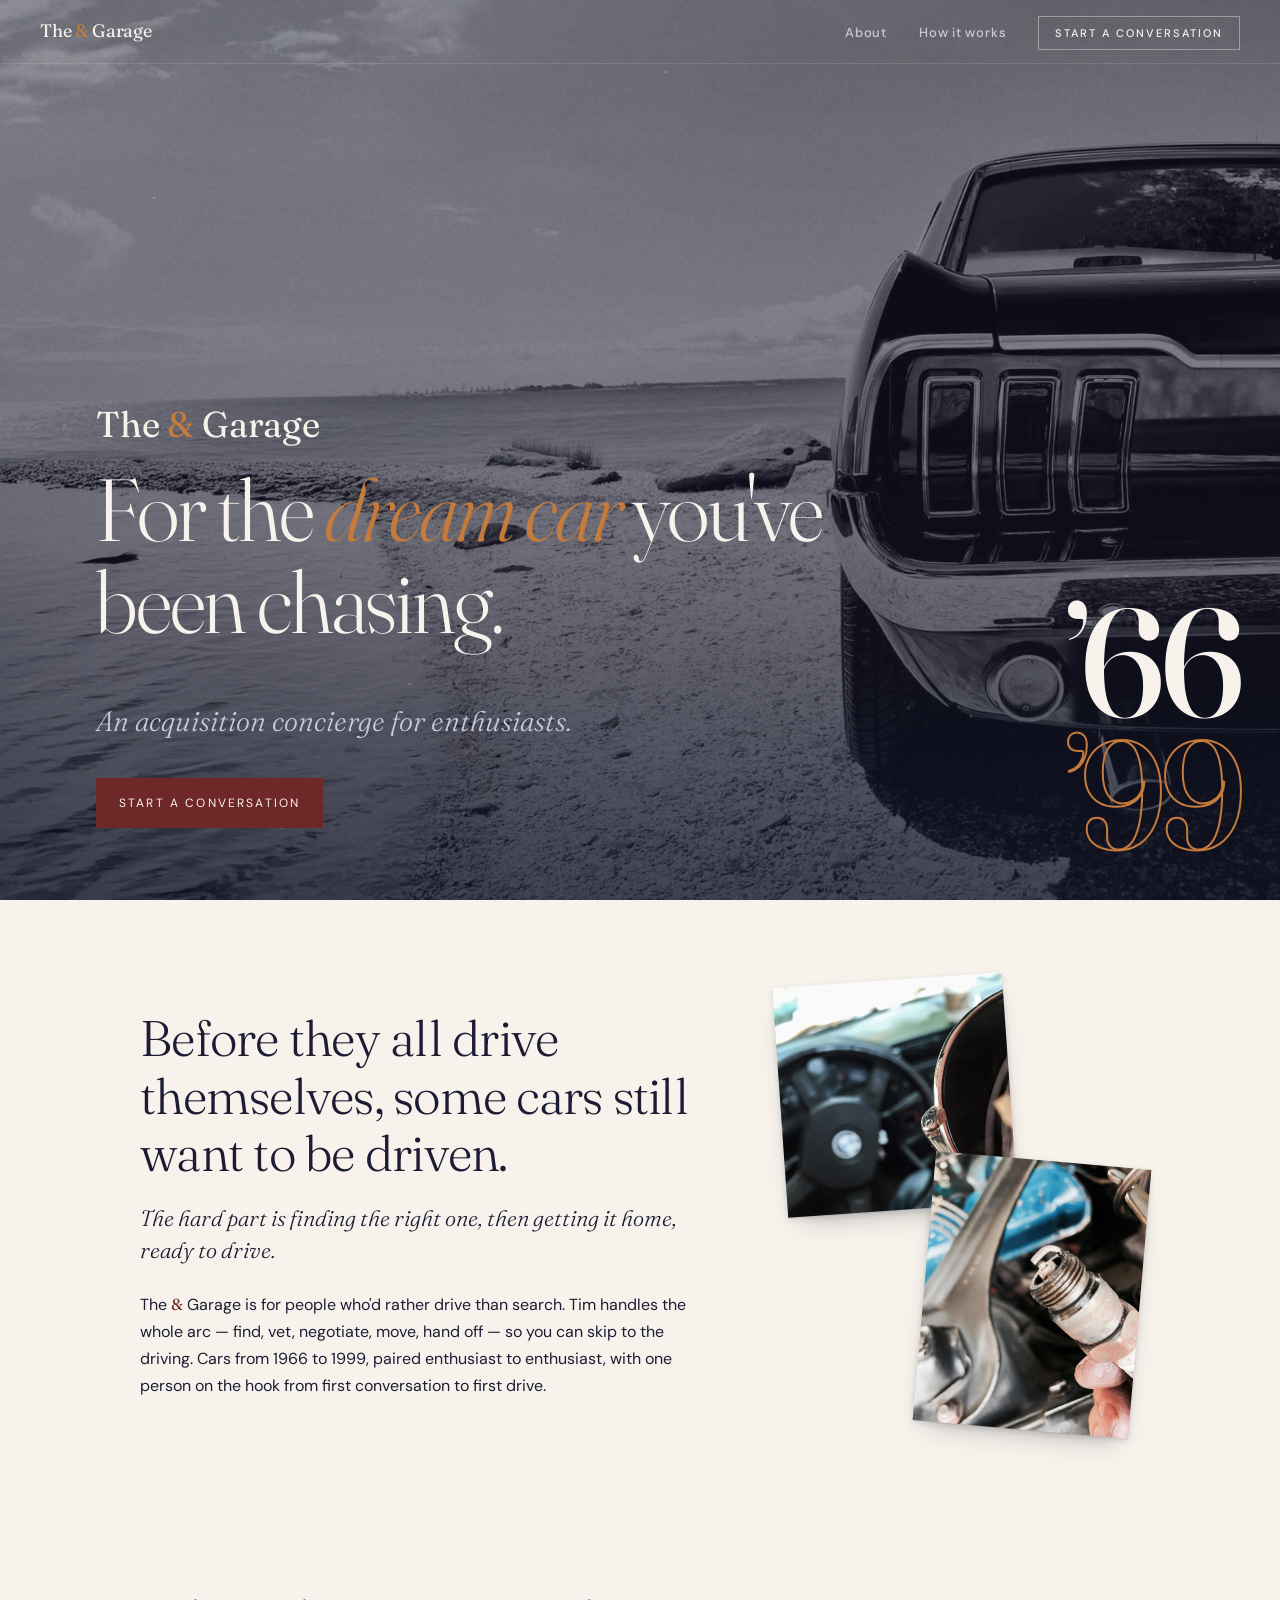
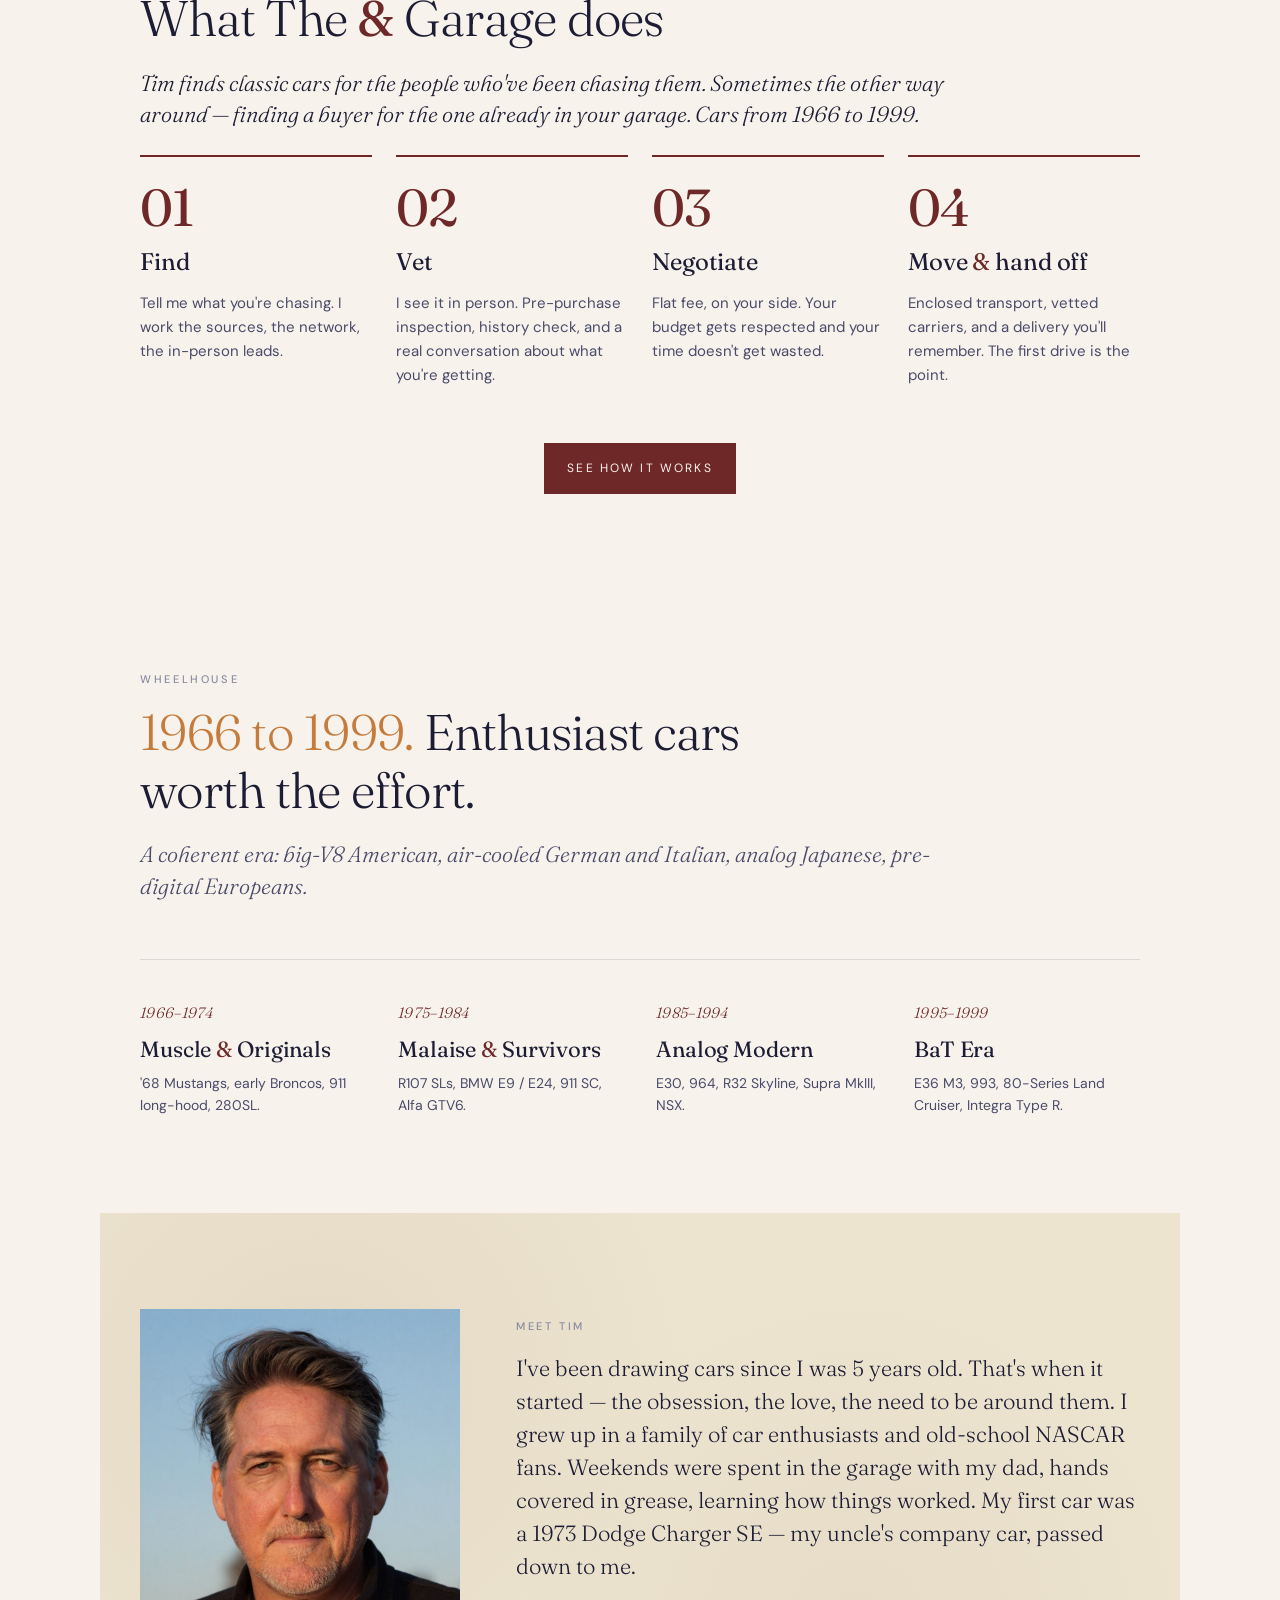
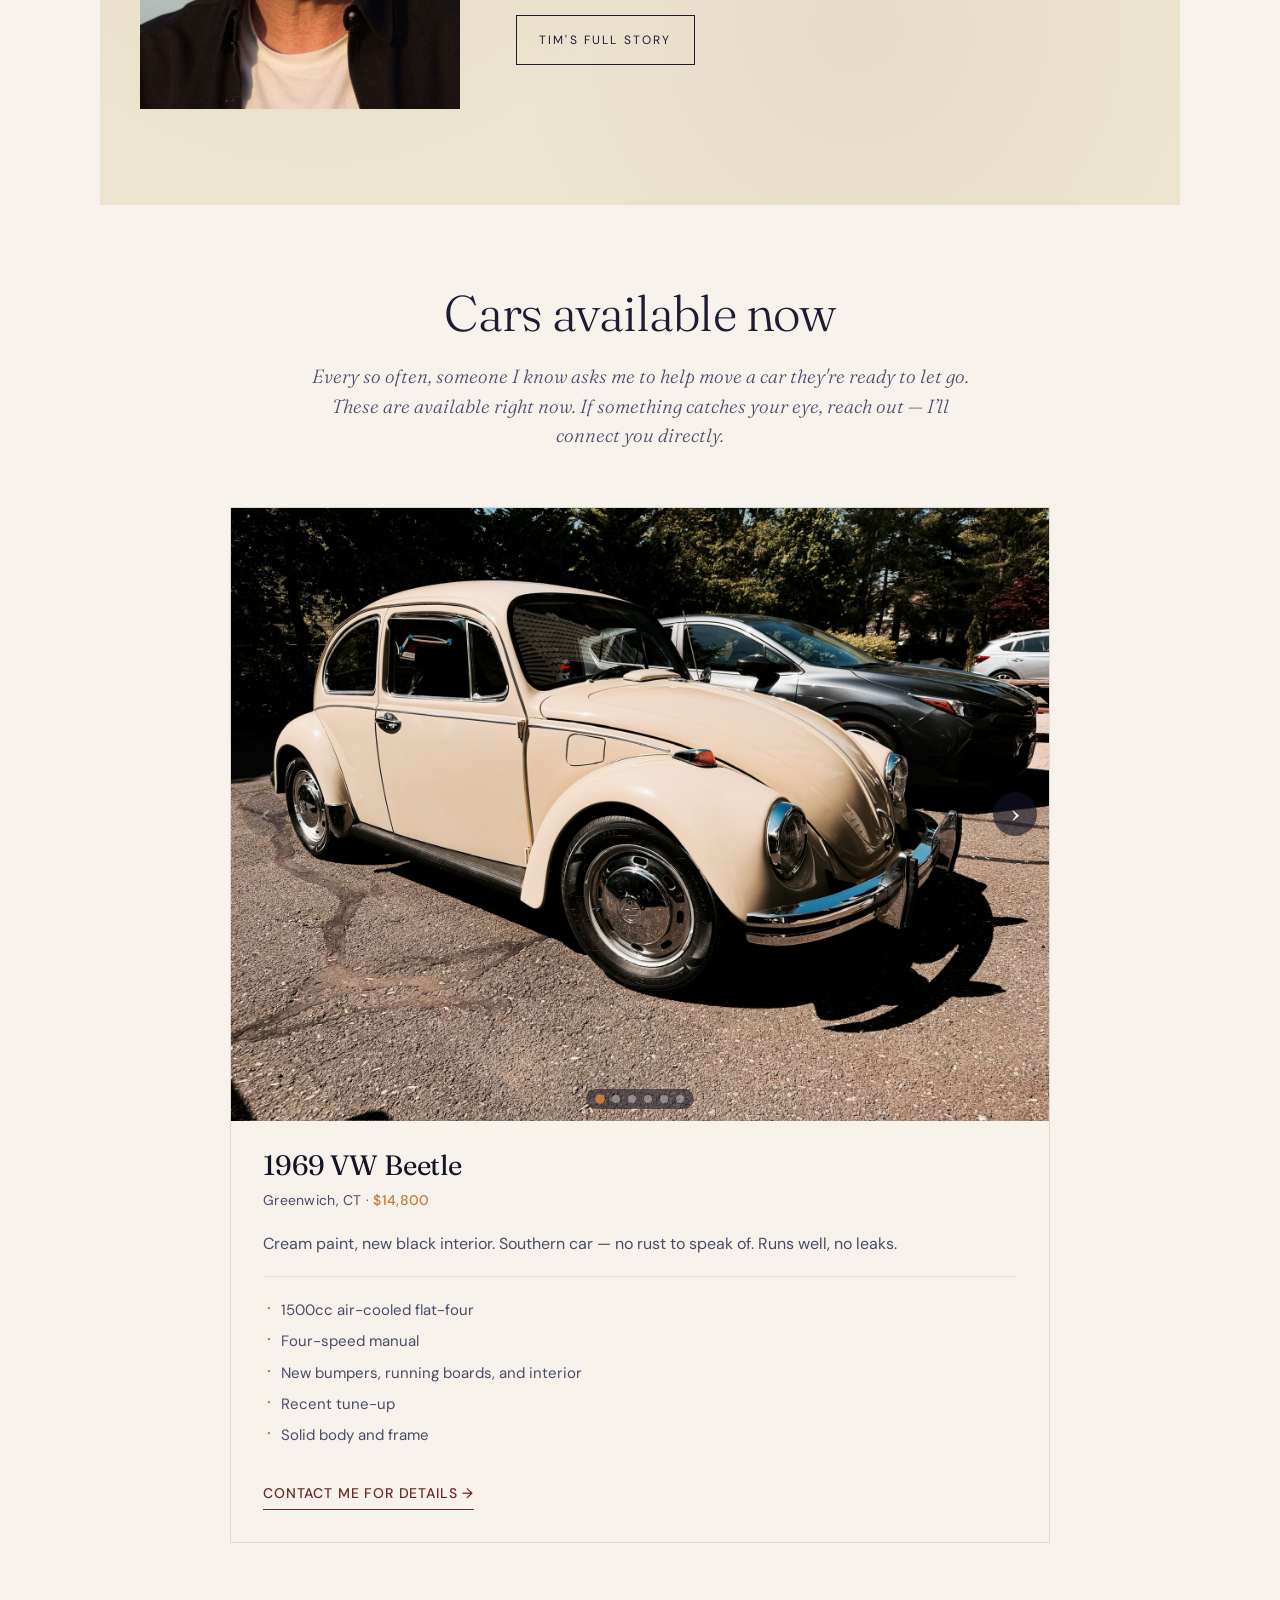
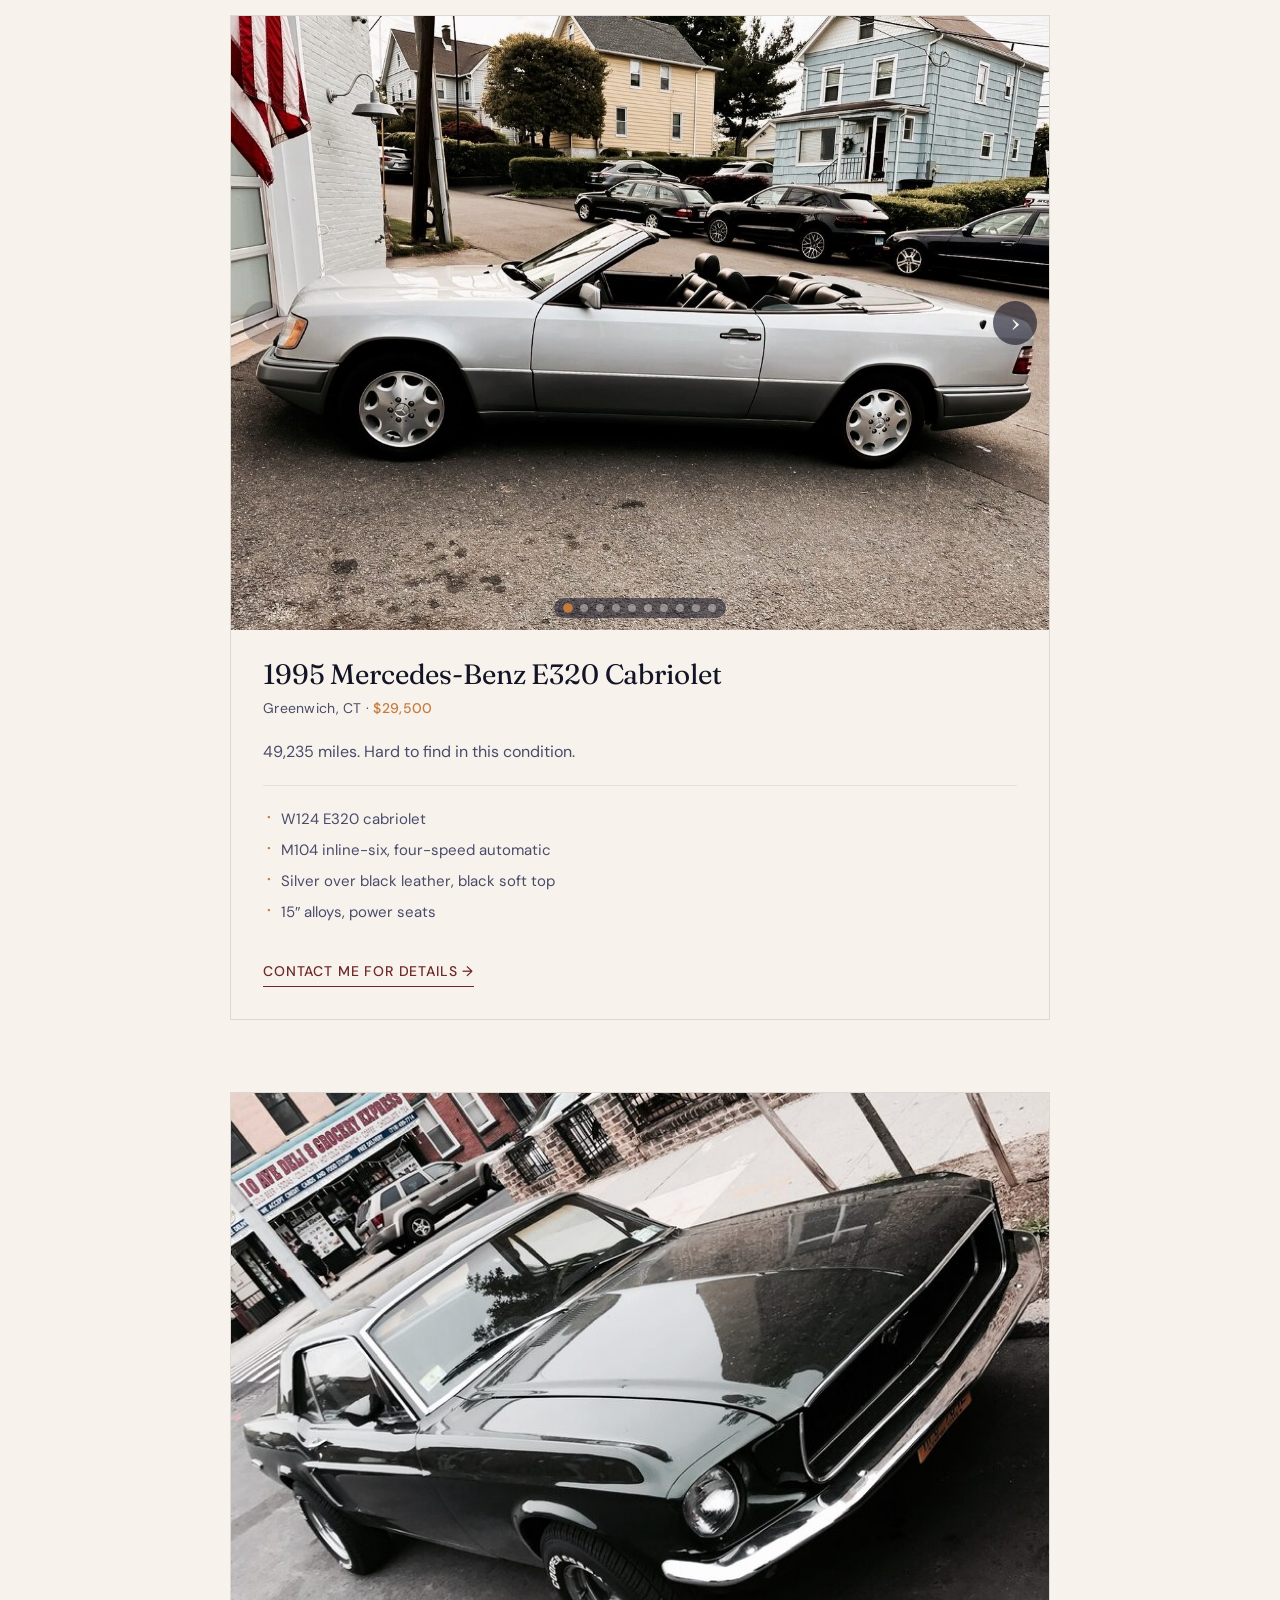
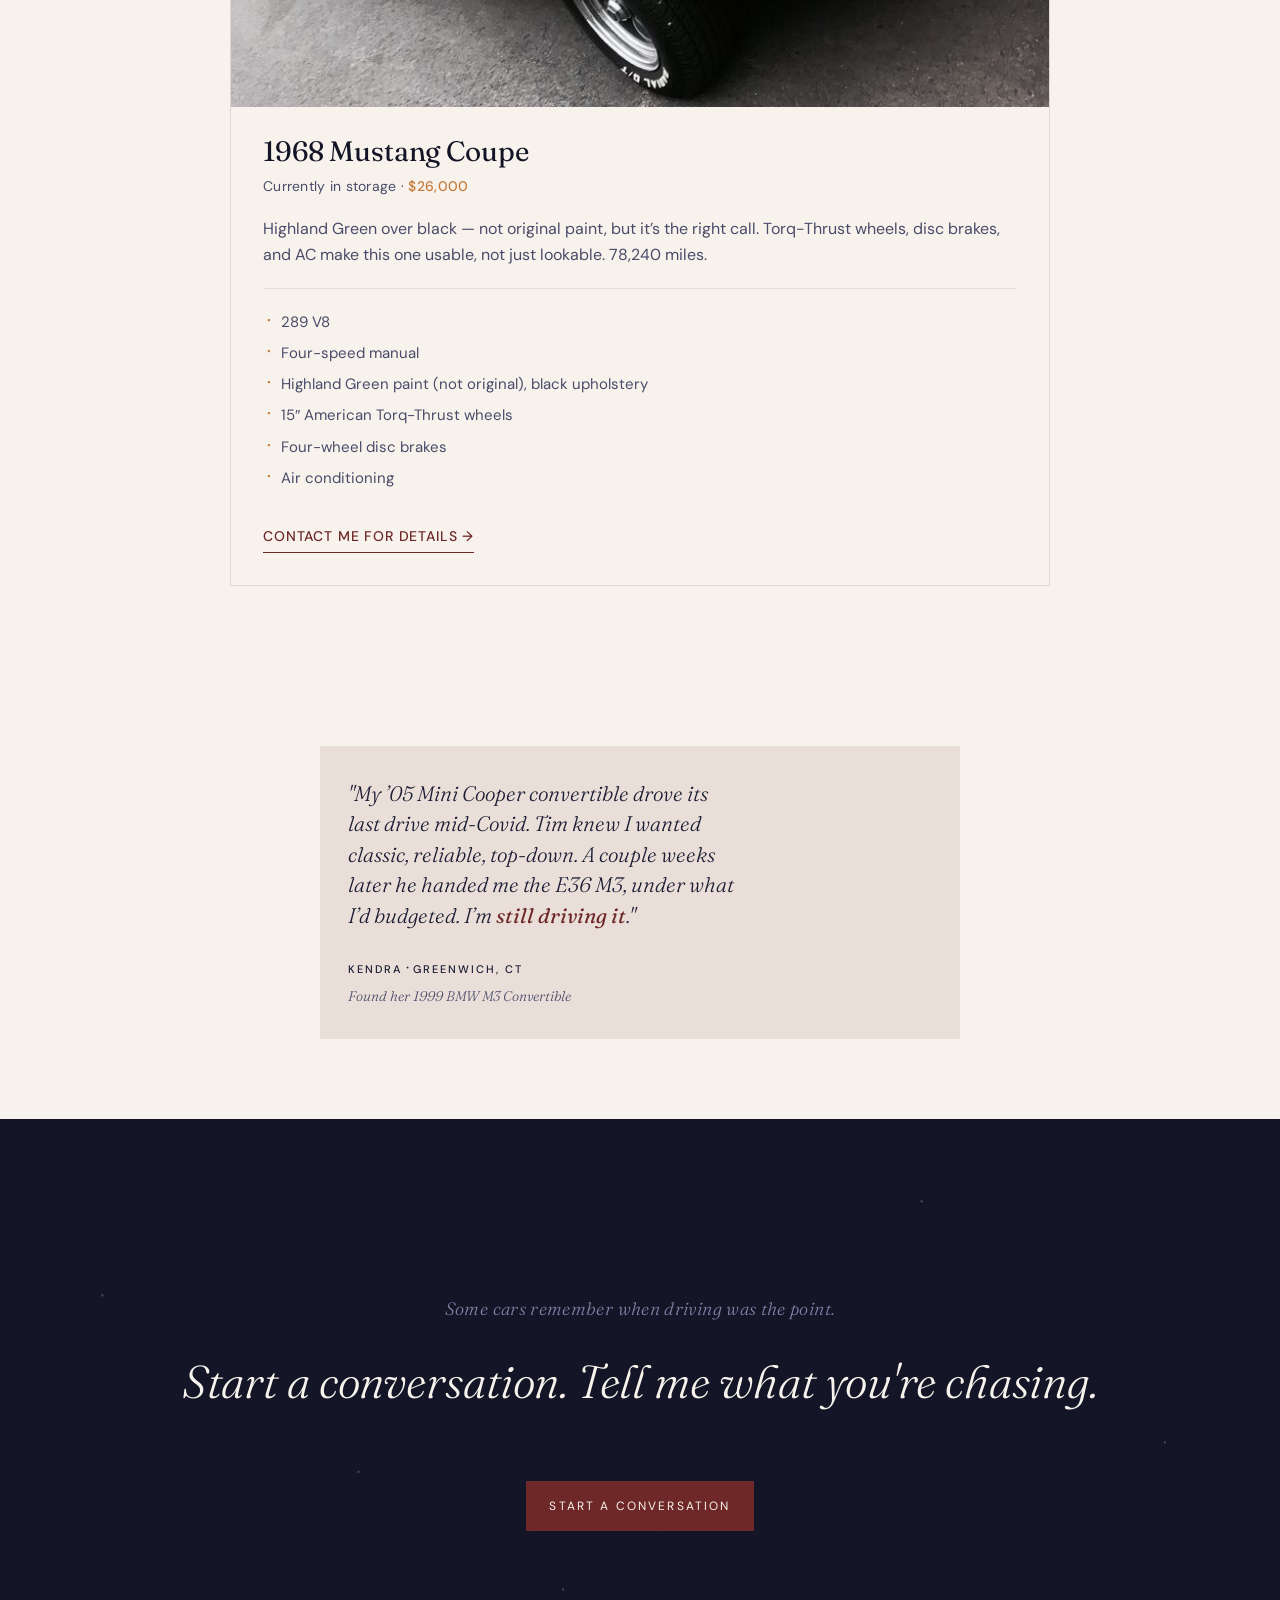
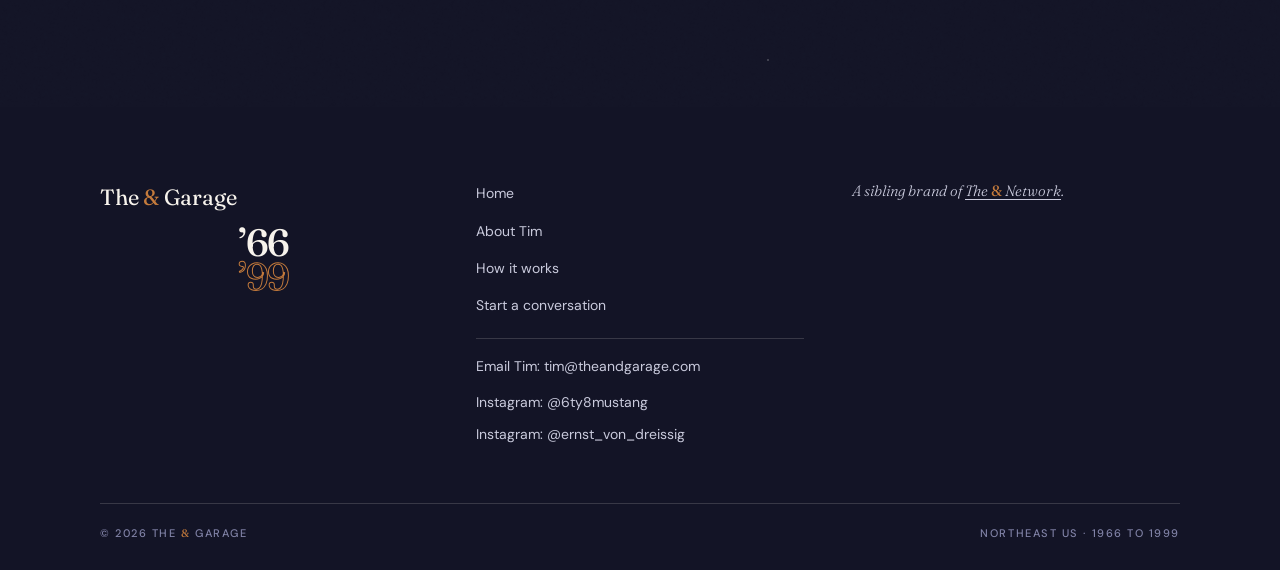
==== commit 2233ae1f: "Add detailed listing for 1968 Mustang with description and specifications Replace the placeholder in" ====
--- a/index.html
+++ b/index.html
@@ -289,12 +289,26 @@
         </div>
       </article>
 
-      <!-- 1968 Ford Mustang — coming soon placeholder ───── -->
-      <article class="inventory-card coming-soon">
+      <!-- 1968 Ford Mustang Coupe ─────────────────────── -->
+      <article class="inventory-card">
+        <div class="carousel" data-carousel>
+          <ul class="carousel-track" role="list">
+            <li class="carousel-slide"><img src="/img/tim/mustang-1968-modified.jpg" alt="1968 Ford Mustang Coupe in Highland Green with American Torq-Thrust wheels, front three-quarter view" width="800" height="600"></li>
+          </ul>
+        </div>
         <div class="inventory-body">
-          <span class="coming-soon-tag">Coming soon</span>
-          <h3 class="car-title">1968 Ford Mustang</h3>
-          <p class="desc">Photos and details to follow.</p>
+          <h3 class="car-title">1968 Mustang Coupe</h3>
+          <p class="meta">Currently in storage &middot; <span class="price">$26,000</span></p>
+          <p class="desc">Highland Green over black &mdash; not original paint, but it&rsquo;s the right call. Torq-Thrust wheels, disc brakes, and AC make this one usable, not just lookable. 78,240 miles.</p>
+          <ul class="spec-list">
+            <li>289 V8</li>
+            <li>Four-speed manual</li>
+            <li>Highland Green paint (not original), black upholstery</li>
+            <li>15&Prime; American Torq-Thrust wheels</li>
+            <li>Four-wheel disc brakes</li>
+            <li>Air conditioning</li>
+          </ul>
+          <a class="contact-link" href="/contact/">Contact me for details &rarr;</a>
         </div>
       </article>
 
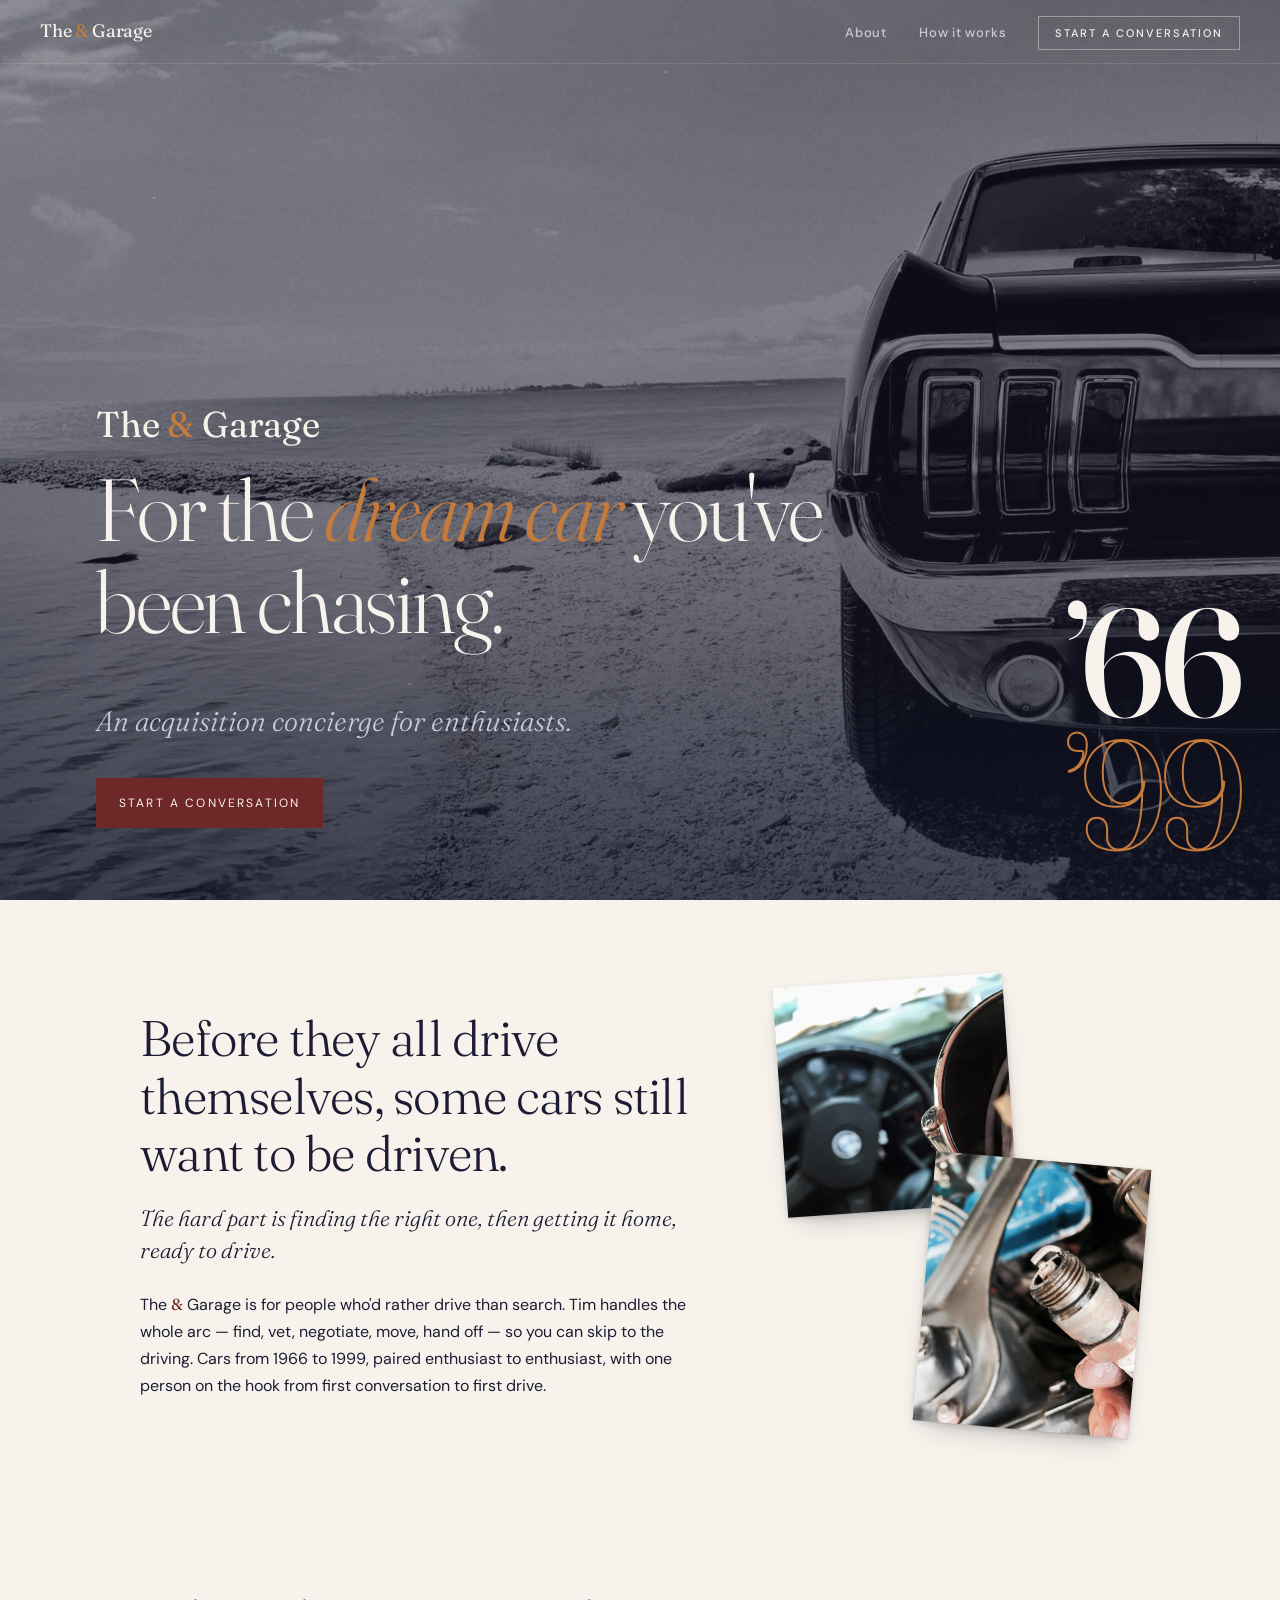
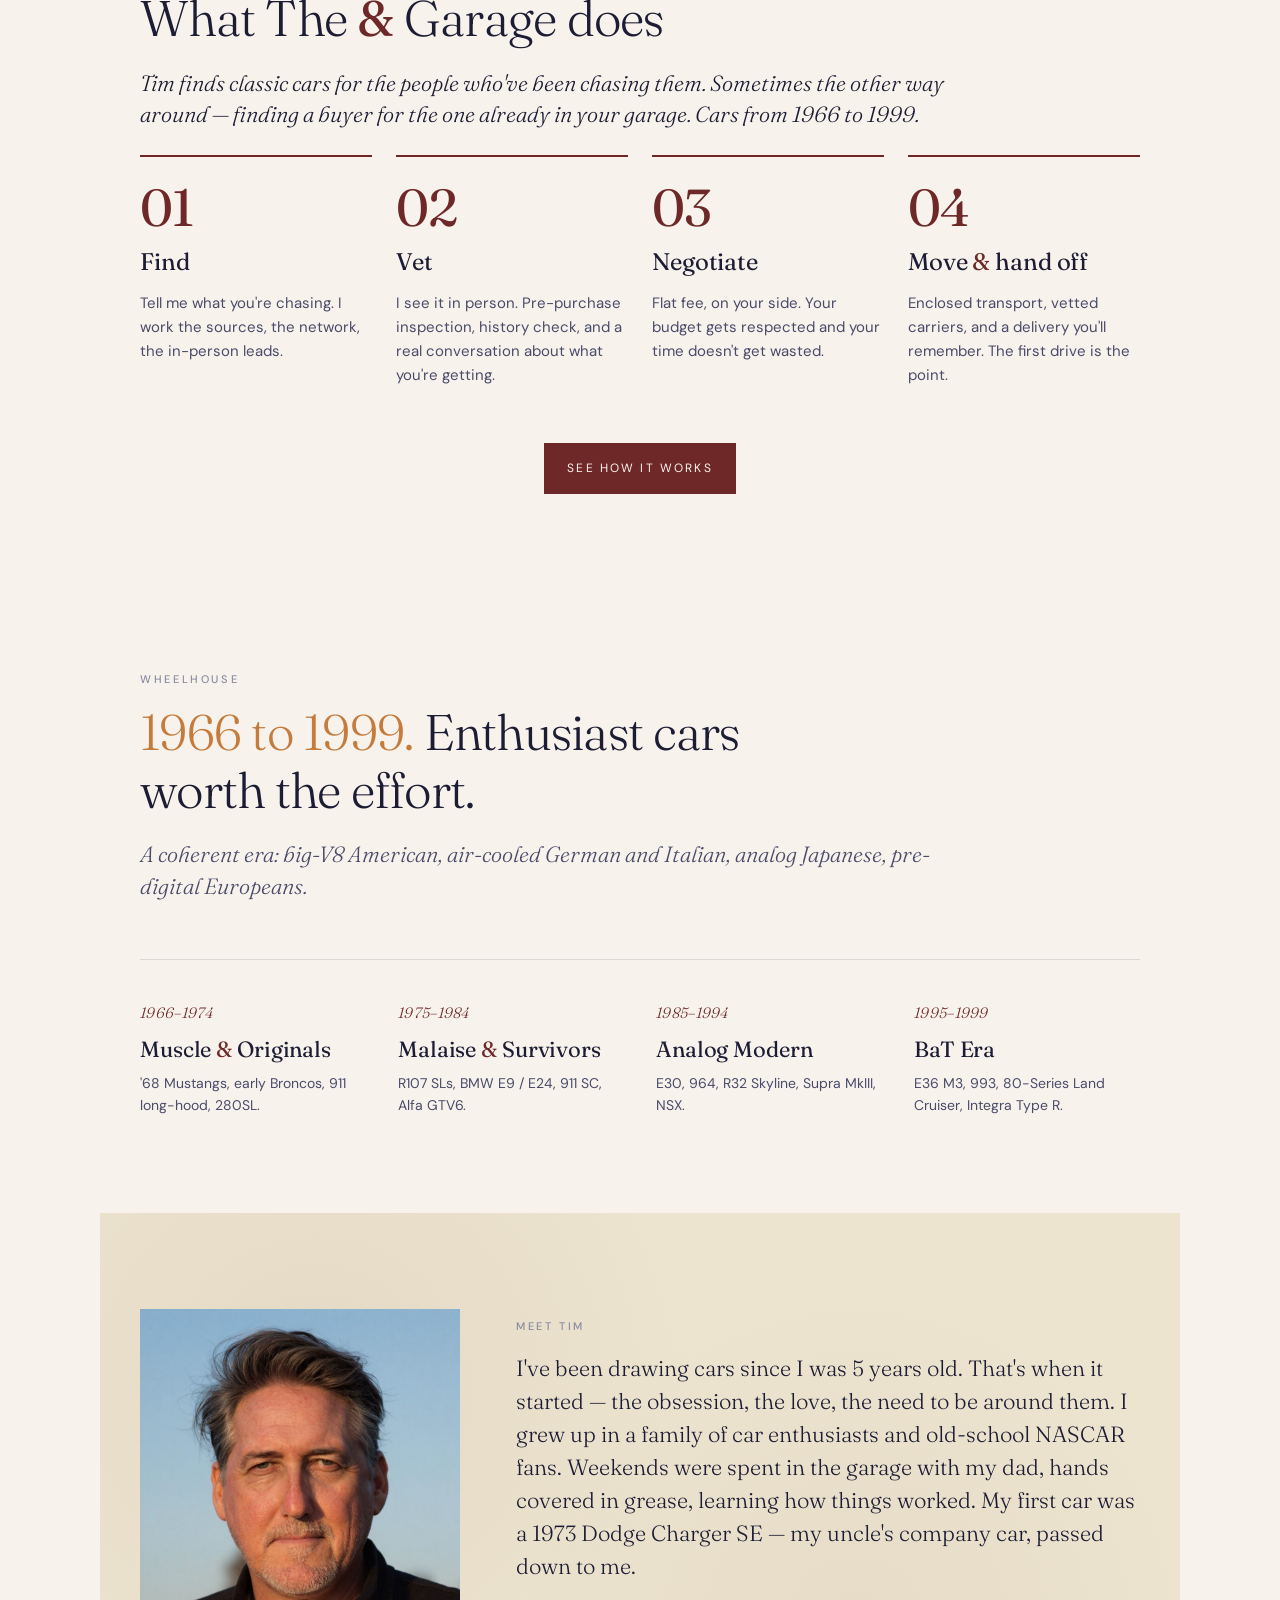
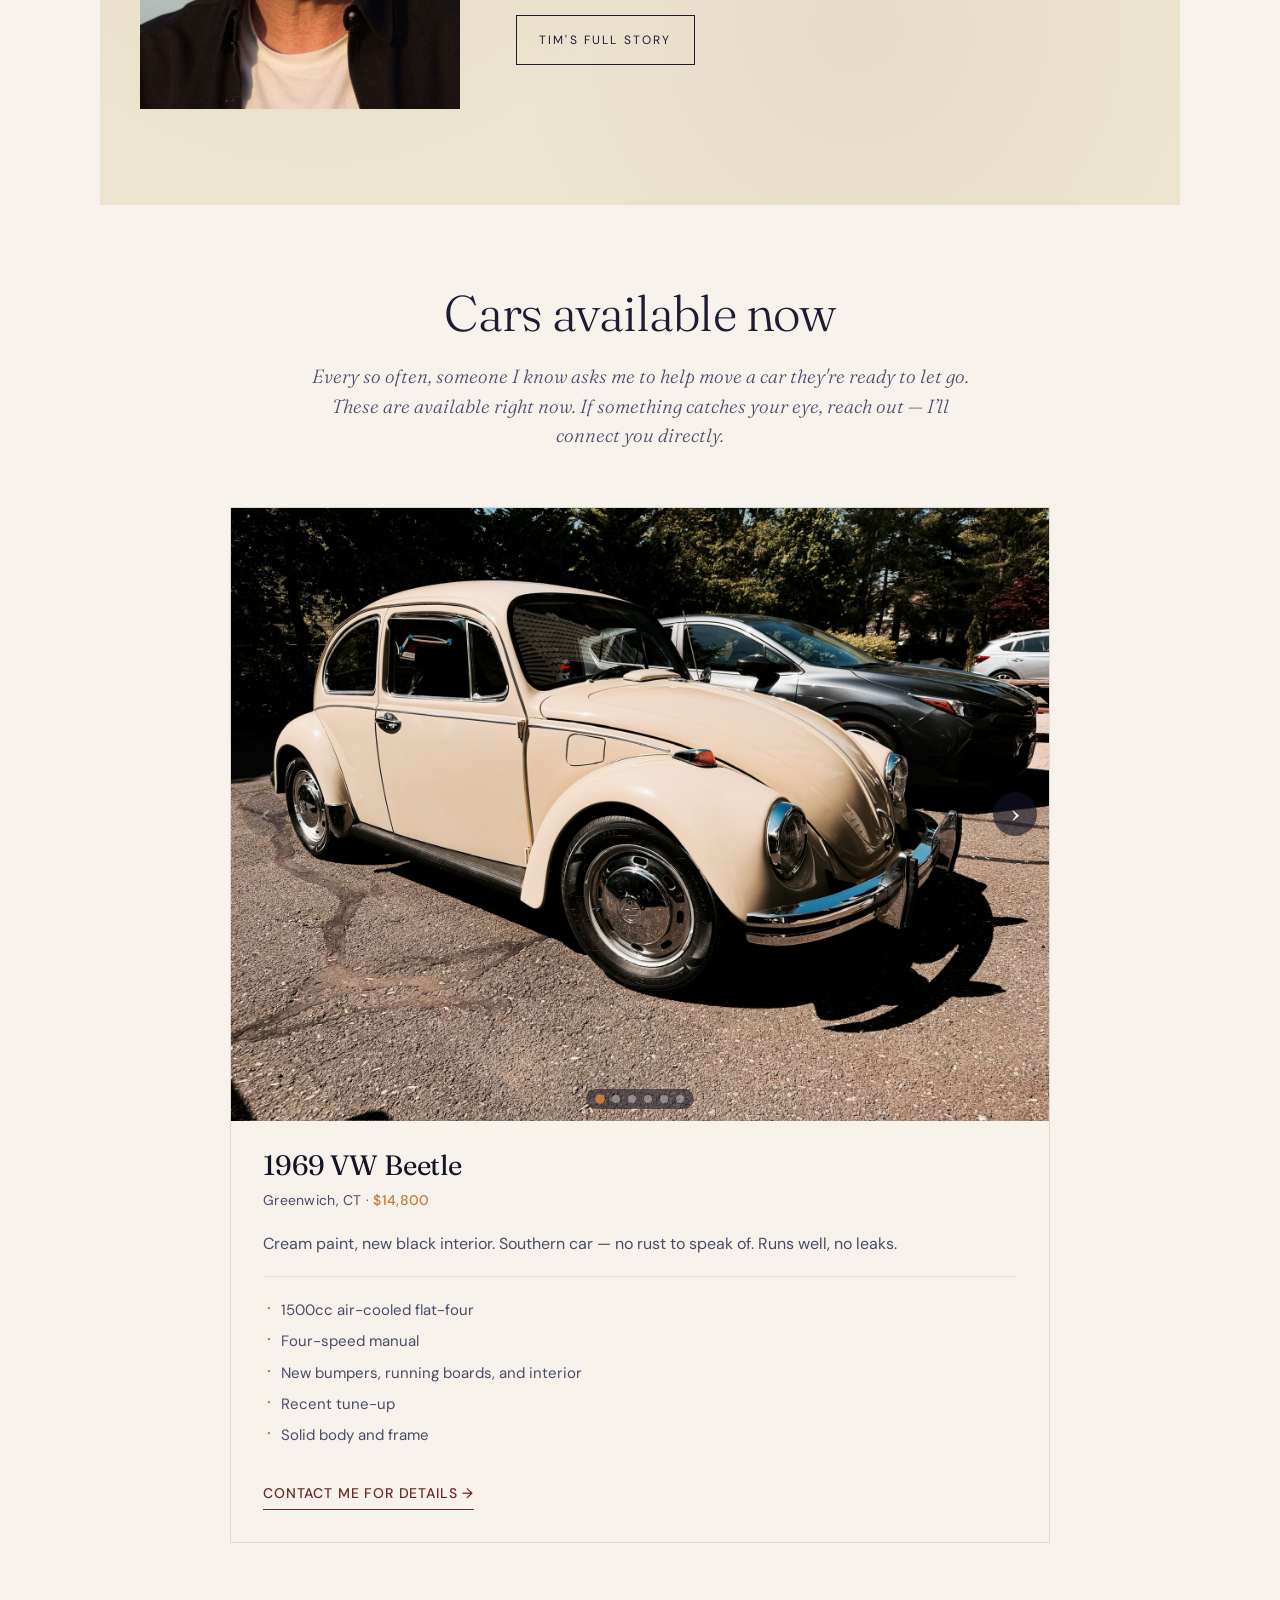
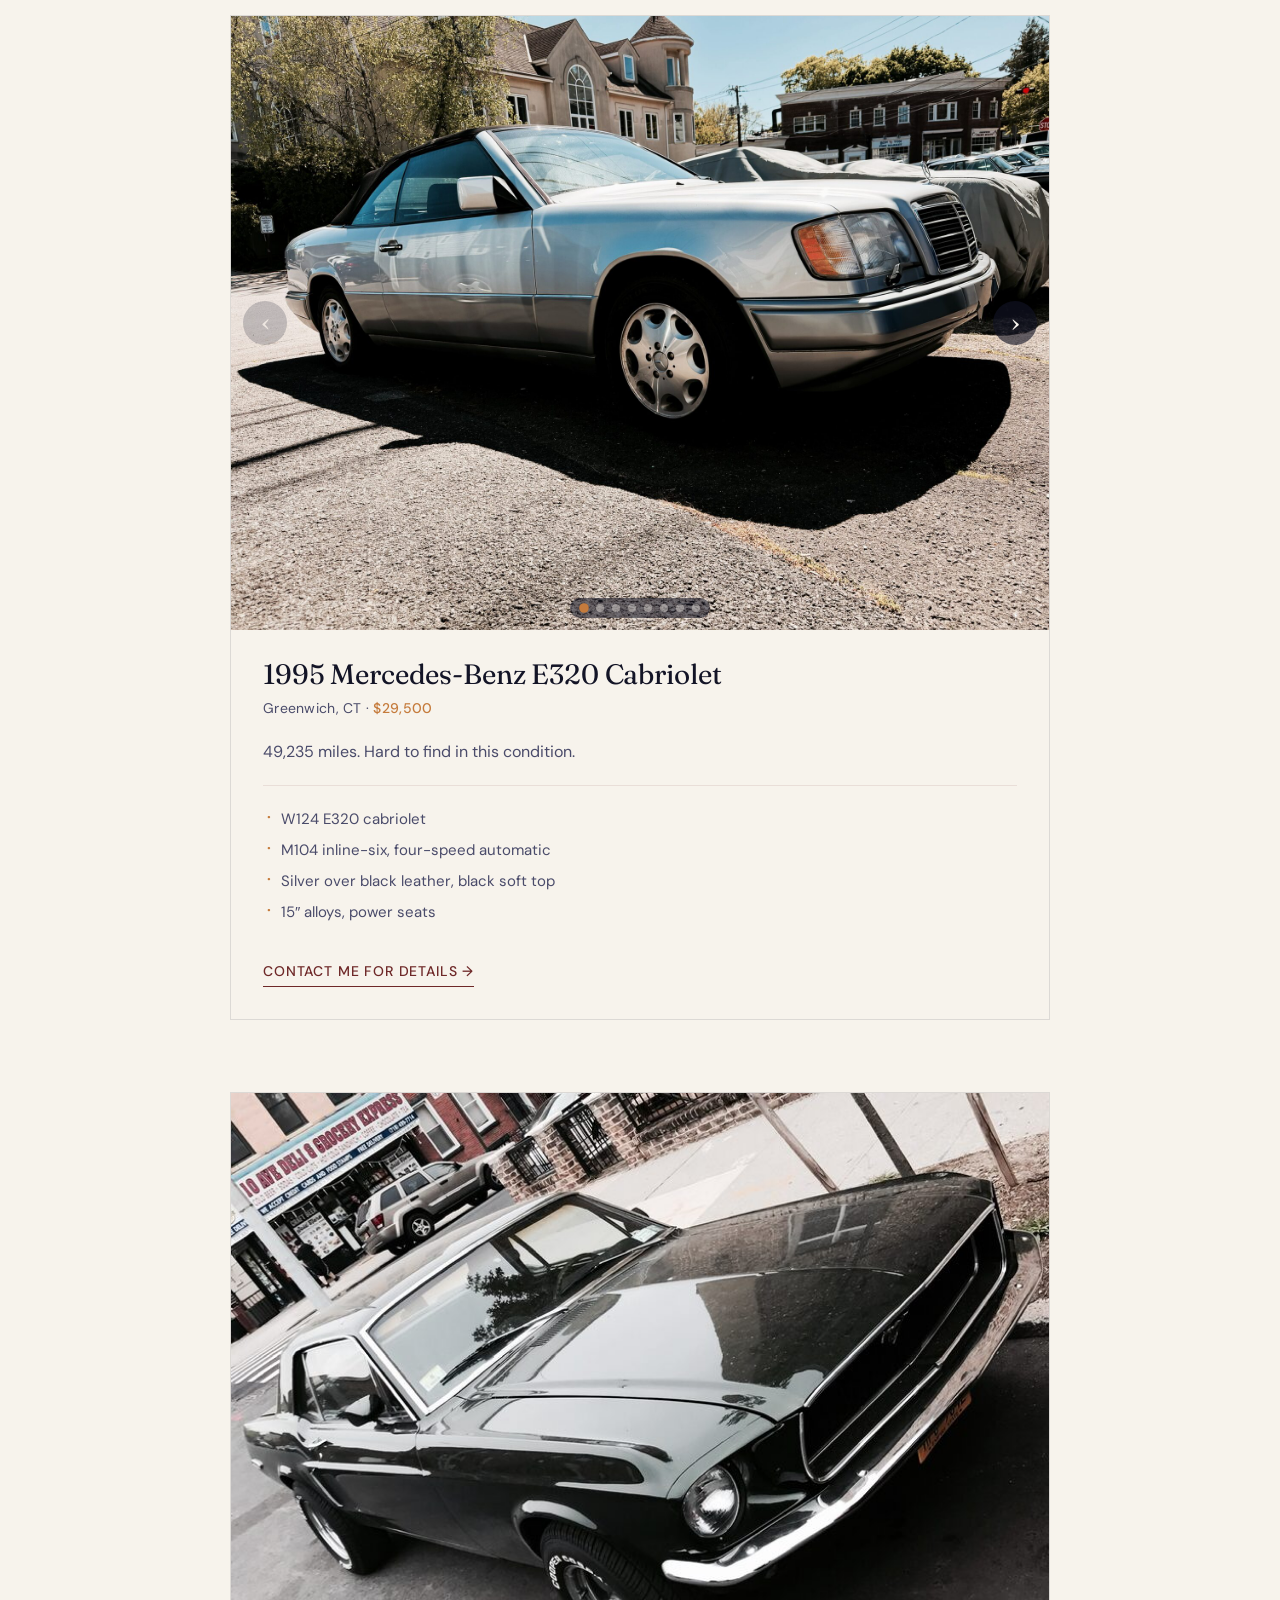
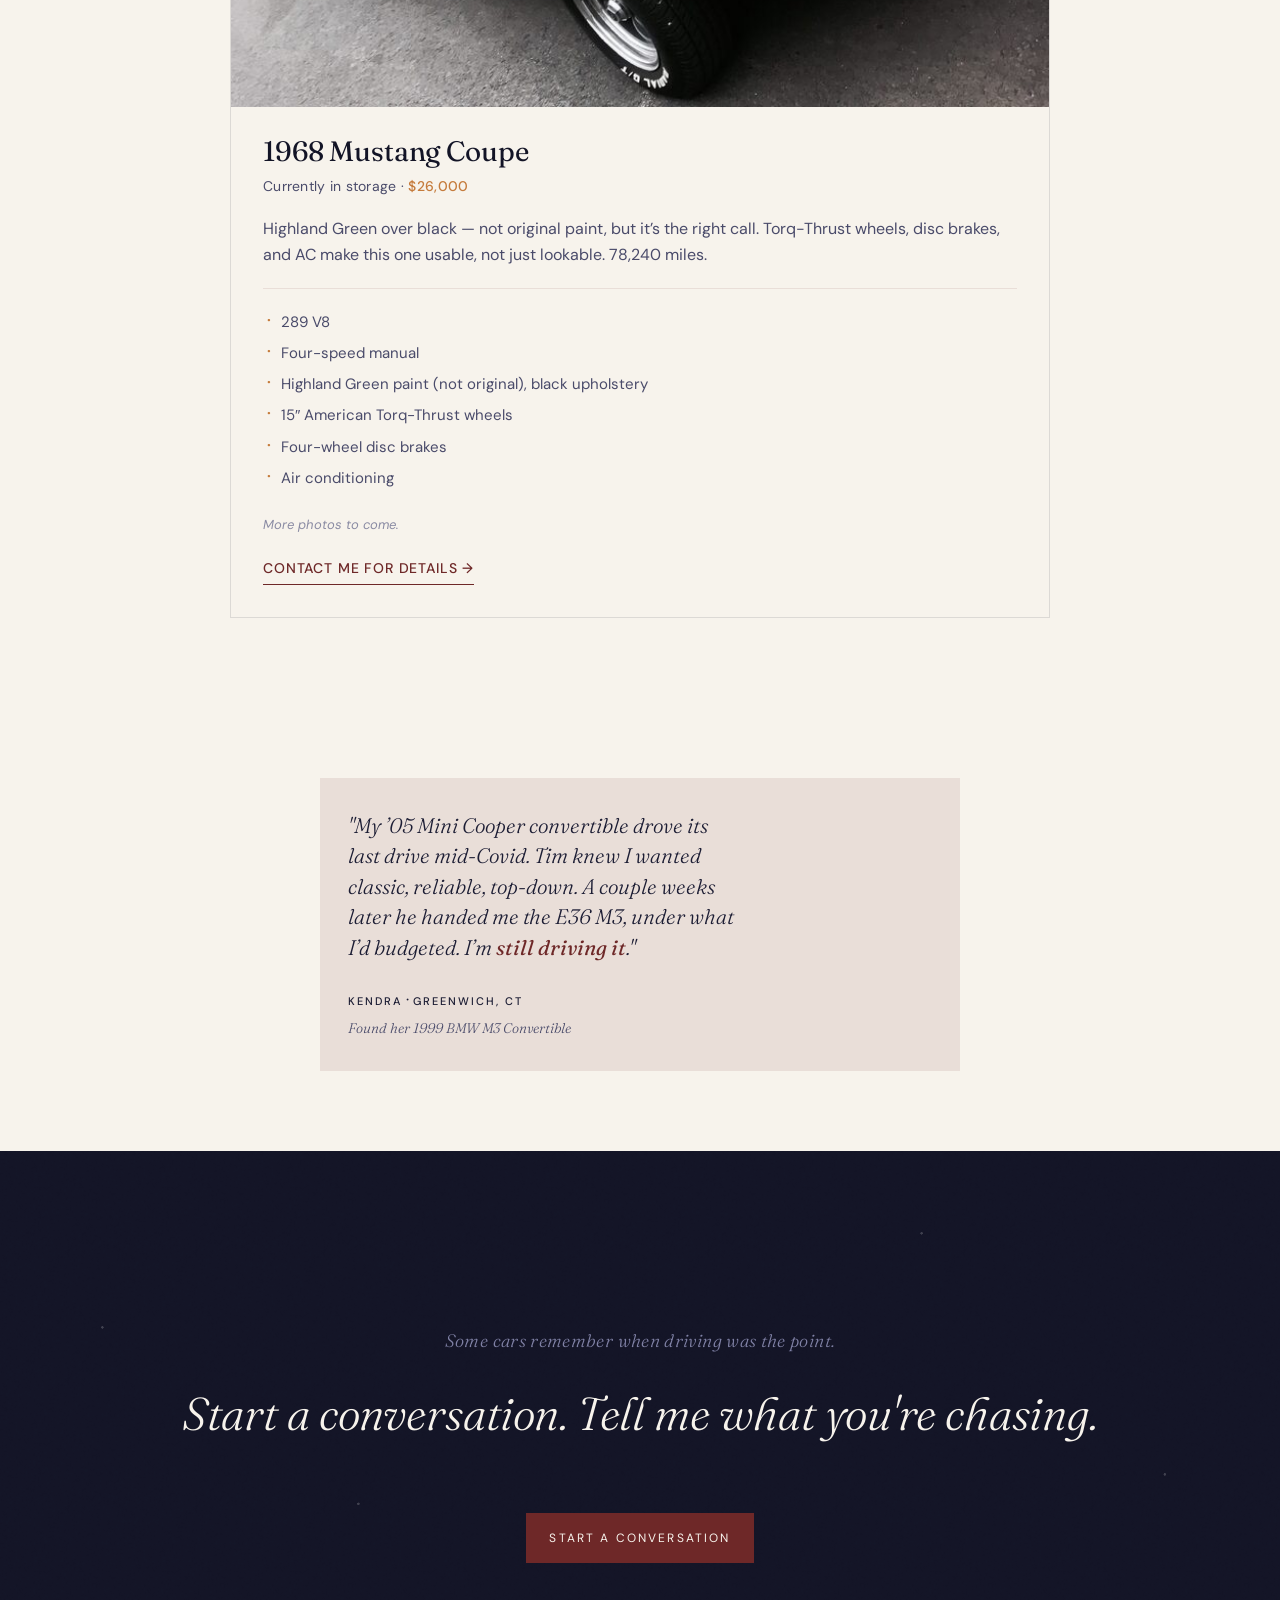
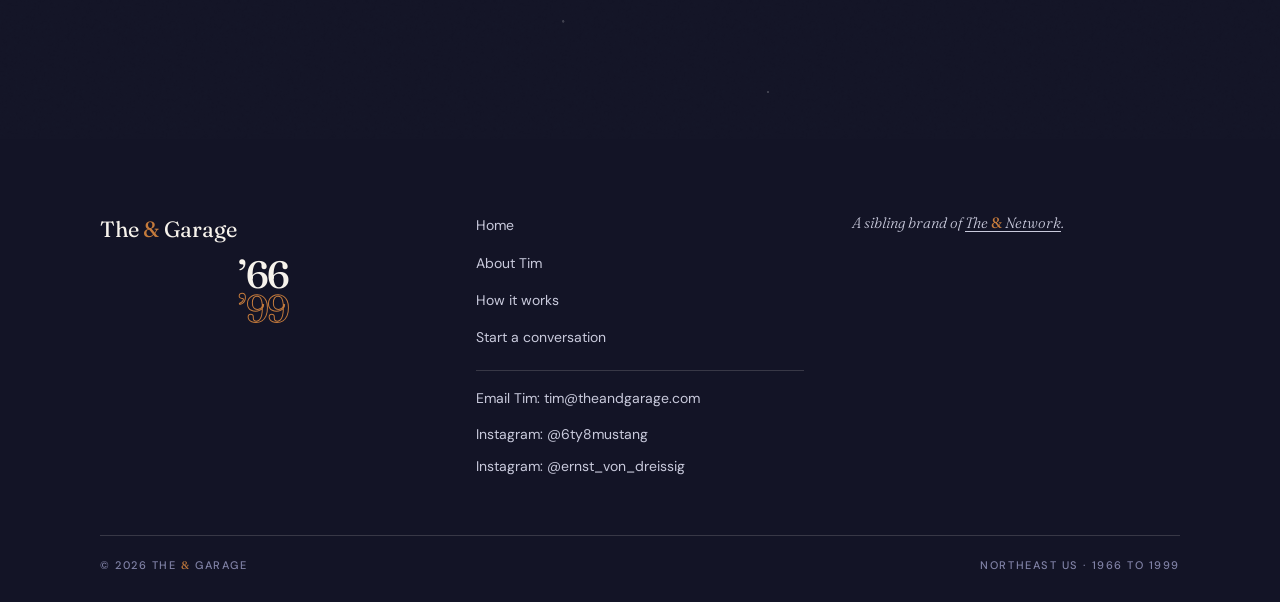
==== commit 4464c0c4: "Add note for more Mustang photos and remove Mercedes photos Add styling for the 'more-photos-note' c" ====
--- a/index.html
+++ b/index.html
@@ -259,15 +259,13 @@
       <article class="inventory-card">
         <div class="carousel" data-carousel tabindex="0" role="region" aria-roledescription="carousel" aria-label="Photos of the 1995 Mercedes-Benz E320 Cabriolet">
           <ul class="carousel-track" role="list">
-            <li class="carousel-slide"><img src="/img/inventory/mercedes-e320-cabriolet-1995/01-side-top-down.jpg" alt="Silver 1995 Mercedes-Benz E320 Cabriolet, side profile with the top down, parked beside a brick wall and American flag" width="1201" height="902"></li>
-            <li class="carousel-slide"><img src="/img/inventory/mercedes-e320-cabriolet-1995/02-front-right-top-up.jpg" alt="Silver 1995 Mercedes-Benz E320 Cabriolet, front three-quarter right view with the soft top up" loading="lazy" width="1920" height="1440"></li>
+            <li class="carousel-slide"><img src="/img/inventory/mercedes-e320-cabriolet-1995/02-front-right-top-up.jpg" alt="Silver 1995 Mercedes-Benz E320 Cabriolet, front three-quarter right view with the soft top up" width="1920" height="1440"></li>
             <li class="carousel-slide"><img src="/img/inventory/mercedes-e320-cabriolet-1995/03-side-top-down-curb.jpg" alt="Silver 1995 Mercedes-Benz E320 Cabriolet, side profile with the top down, parked at a residential curb" loading="lazy" width="480" height="360"></li>
             <li class="carousel-slide"><img src="/img/inventory/mercedes-e320-cabriolet-1995/04-front-left-top-up.jpg" alt="Silver 1995 Mercedes-Benz E320 Cabriolet, front three-quarter left view with the soft top up" loading="lazy" width="504" height="360"></li>
             <li class="carousel-slide"><img src="/img/inventory/mercedes-e320-cabriolet-1995/05-rear-right-top-up.jpg" alt="Silver 1995 Mercedes-Benz E320 Cabriolet, rear three-quarter right view with the soft top up, parked beside a garage" loading="lazy" width="540" height="360"></li>
             <li class="carousel-slide"><img src="/img/inventory/mercedes-e320-cabriolet-1995/06-interior-top-down.jpg" alt="Interior of the 1995 Mercedes E320 Cabriolet from above &mdash; black leather front and rear seats with the top down" loading="lazy" width="360" height="480"></li>
             <li class="carousel-slide"><img src="/img/inventory/mercedes-e320-cabriolet-1995/07-interior-driver-side.jpg" alt="Driver's side interior of the 1995 Mercedes E320 Cabriolet &mdash; black leather seats and steering wheel" loading="lazy" width="480" height="360"></li>
             <li class="carousel-slide"><img src="/img/inventory/mercedes-e320-cabriolet-1995/08-dashboard-console.jpg" alt="Dashboard and center console of the 1995 Mercedes E320 Cabriolet &mdash; wood trim, automatic shifter, factory radio replaced with aftermarket head unit" loading="lazy" width="1460" height="1105"></li>
-            <li class="carousel-slide"><img src="/img/inventory/mercedes-e320-cabriolet-1995/09-rear-seats-from-front.jpg" alt="Rear leather seats of the 1995 Mercedes E320 Cabriolet, viewed from between the front headrests" loading="lazy" width="360" height="480"></li>
             <li class="carousel-slide"><img src="/img/inventory/mercedes-e320-cabriolet-1995/10-rear-bench-detail.jpg" alt="Close-up of the rear leather bench seat in the 1995 Mercedes E320 Cabriolet" loading="lazy" width="480" height="360"></li>
           </ul>
           <button class="carousel-arrow prev" type="button" aria-label="Previous photo">&lsaquo;</button>
@@ -308,6 +306,7 @@
             <li>Four-wheel disc brakes</li>
             <li>Air conditioning</li>
           </ul>
+          <p class="more-photos-note">More photos to come.</p>
           <a class="contact-link" href="/contact/">Contact me for details &rarr;</a>
         </div>
       </article>
--- a/css/components.css
+++ b/css/components.css
@@ -2914,6 +2914,14 @@
   font-weight: 700;
 }
 
+.inventory-card .more-photos-note {
+  font-family: 'DM Sans', sans-serif;
+  font-size: 13px;
+  font-style: italic;
+  color: var(--text-dim);
+  margin: -8px 0 18px;
+}
+
 .inventory-card .contact-link {
   display: inline-block;
   font-family: 'DM Sans', sans-serif;
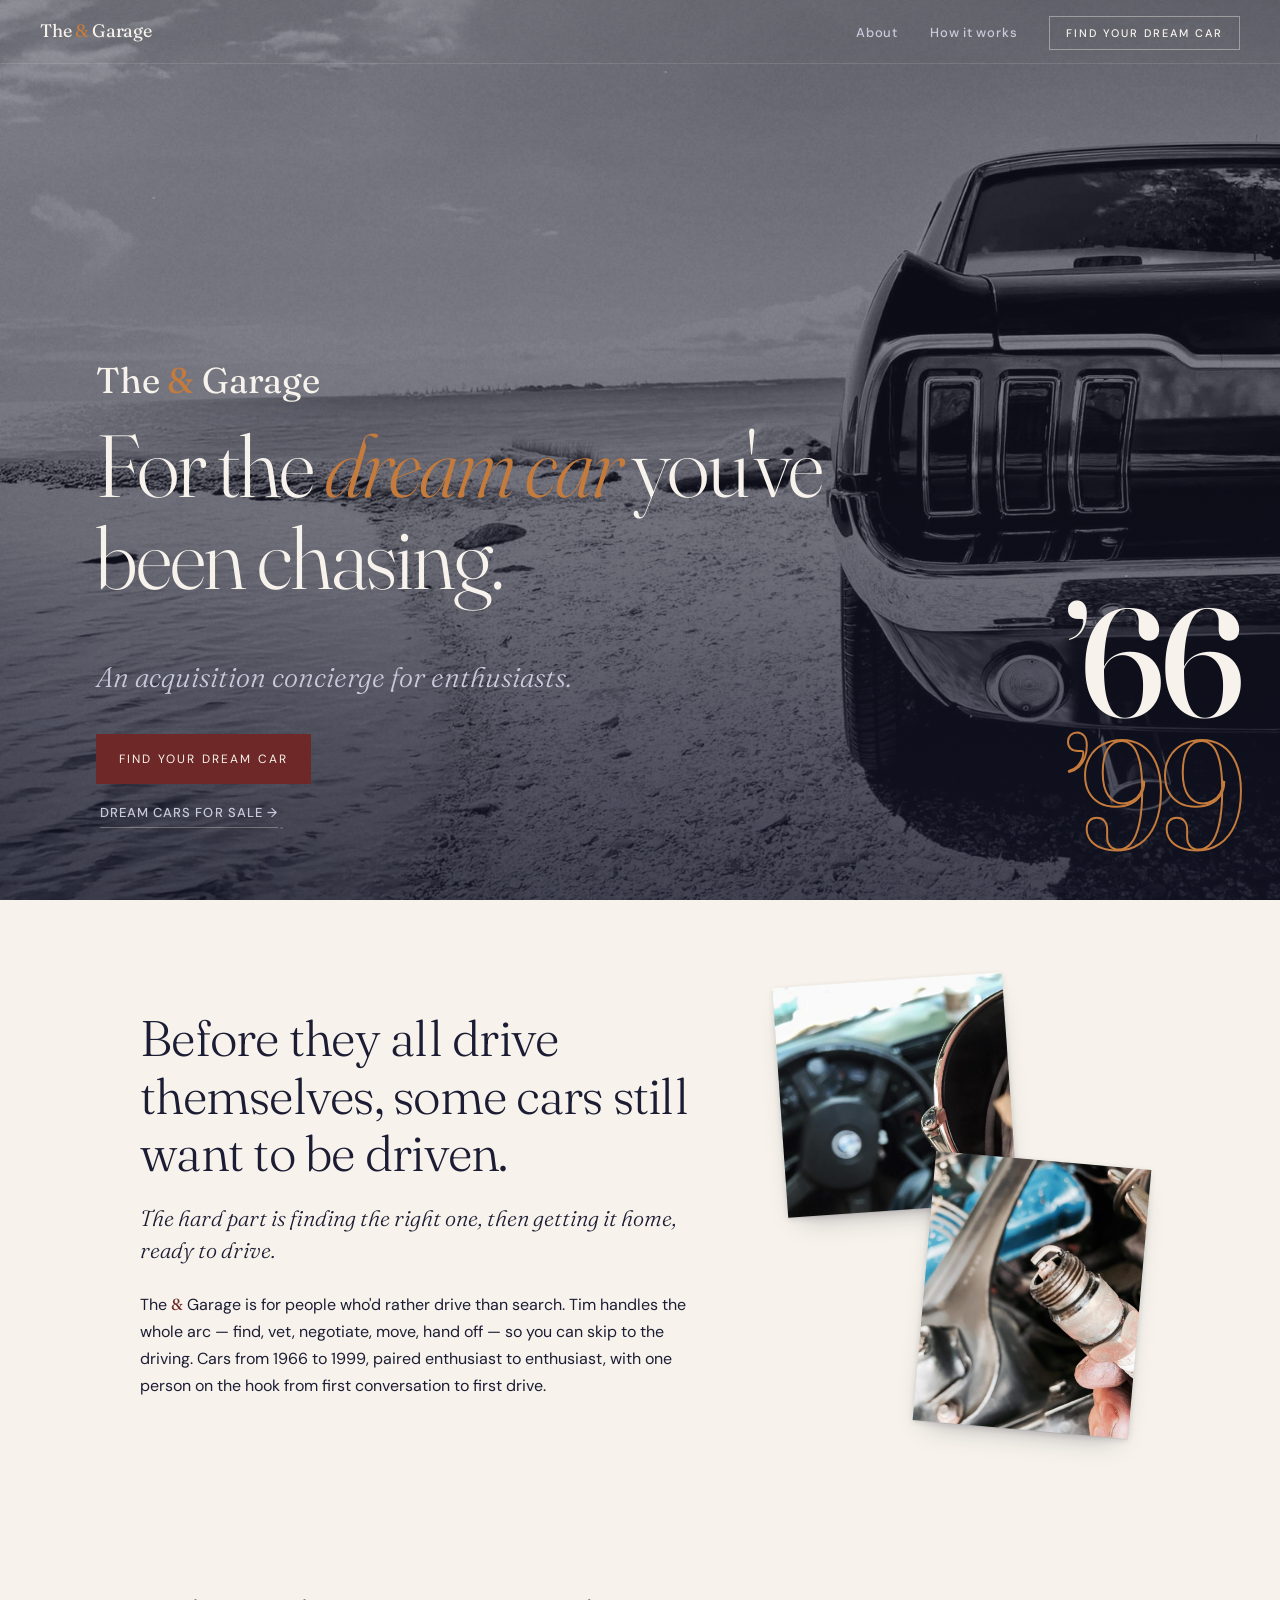
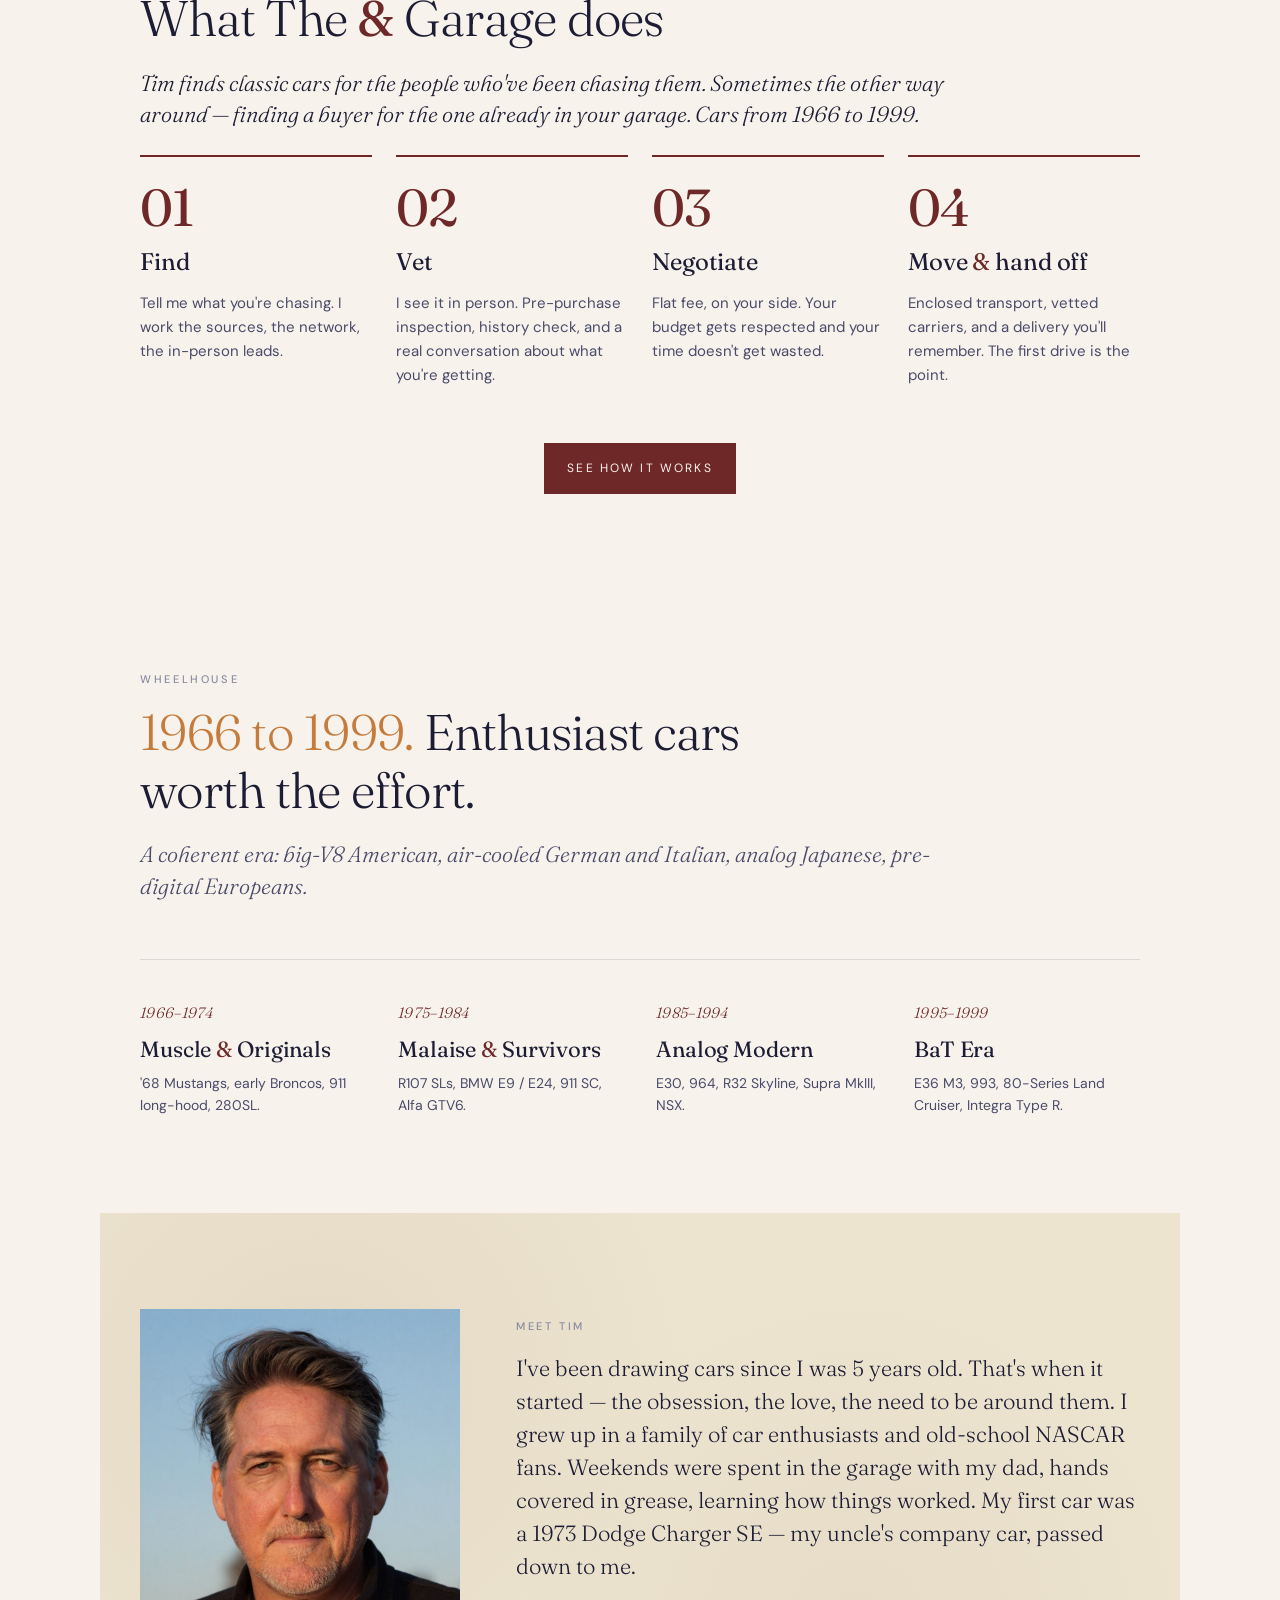
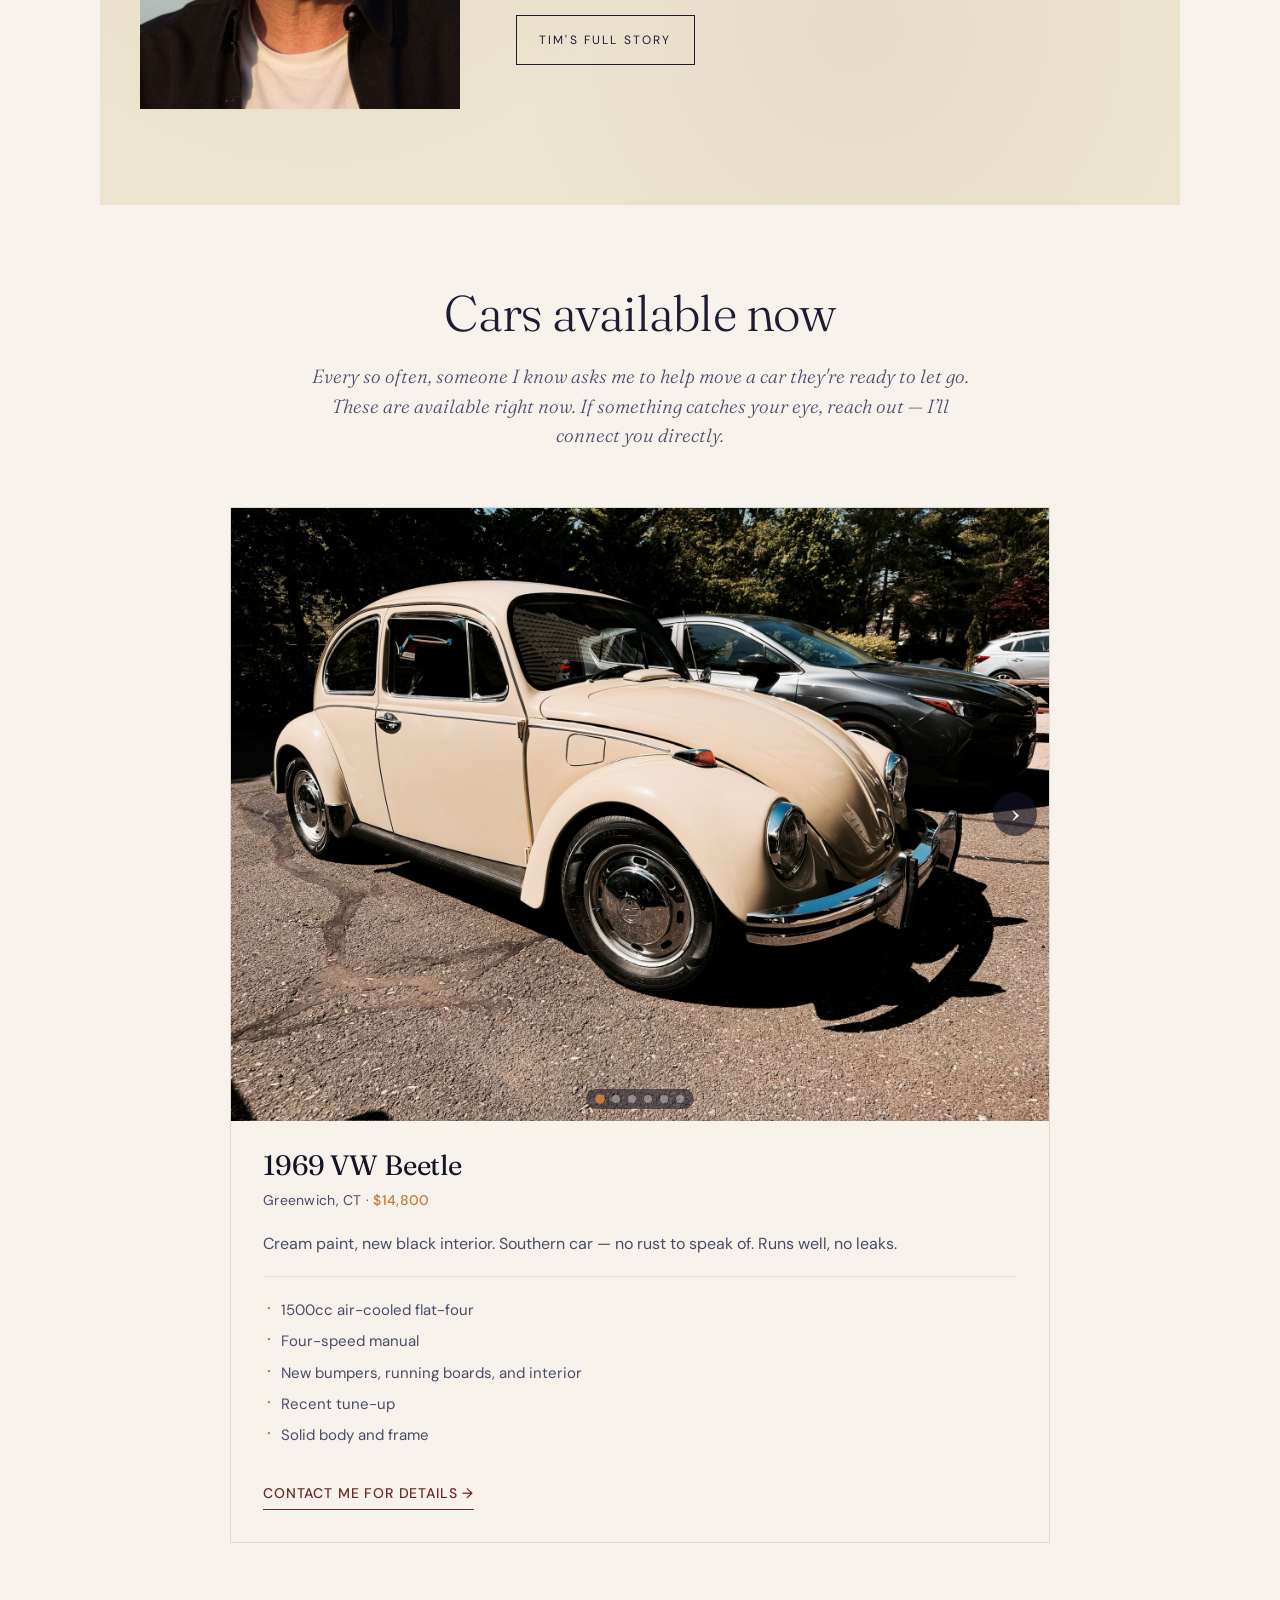
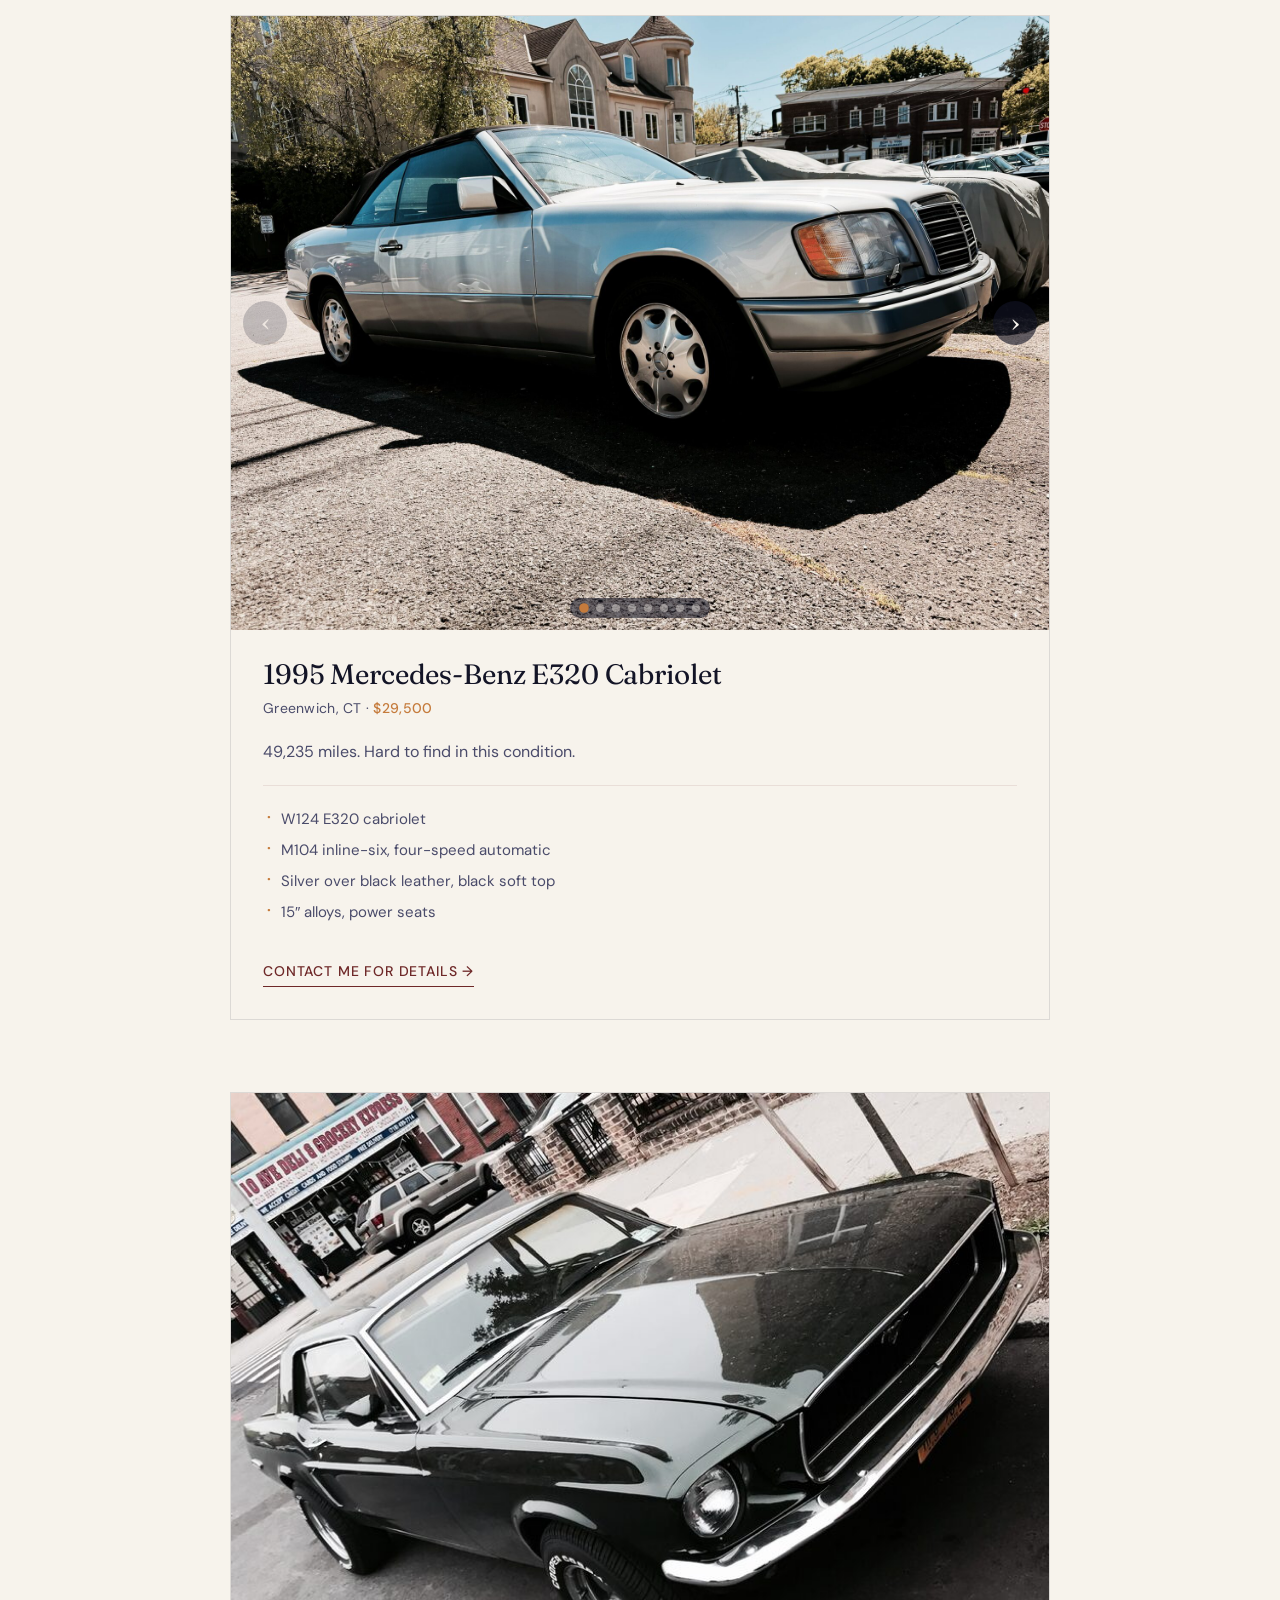
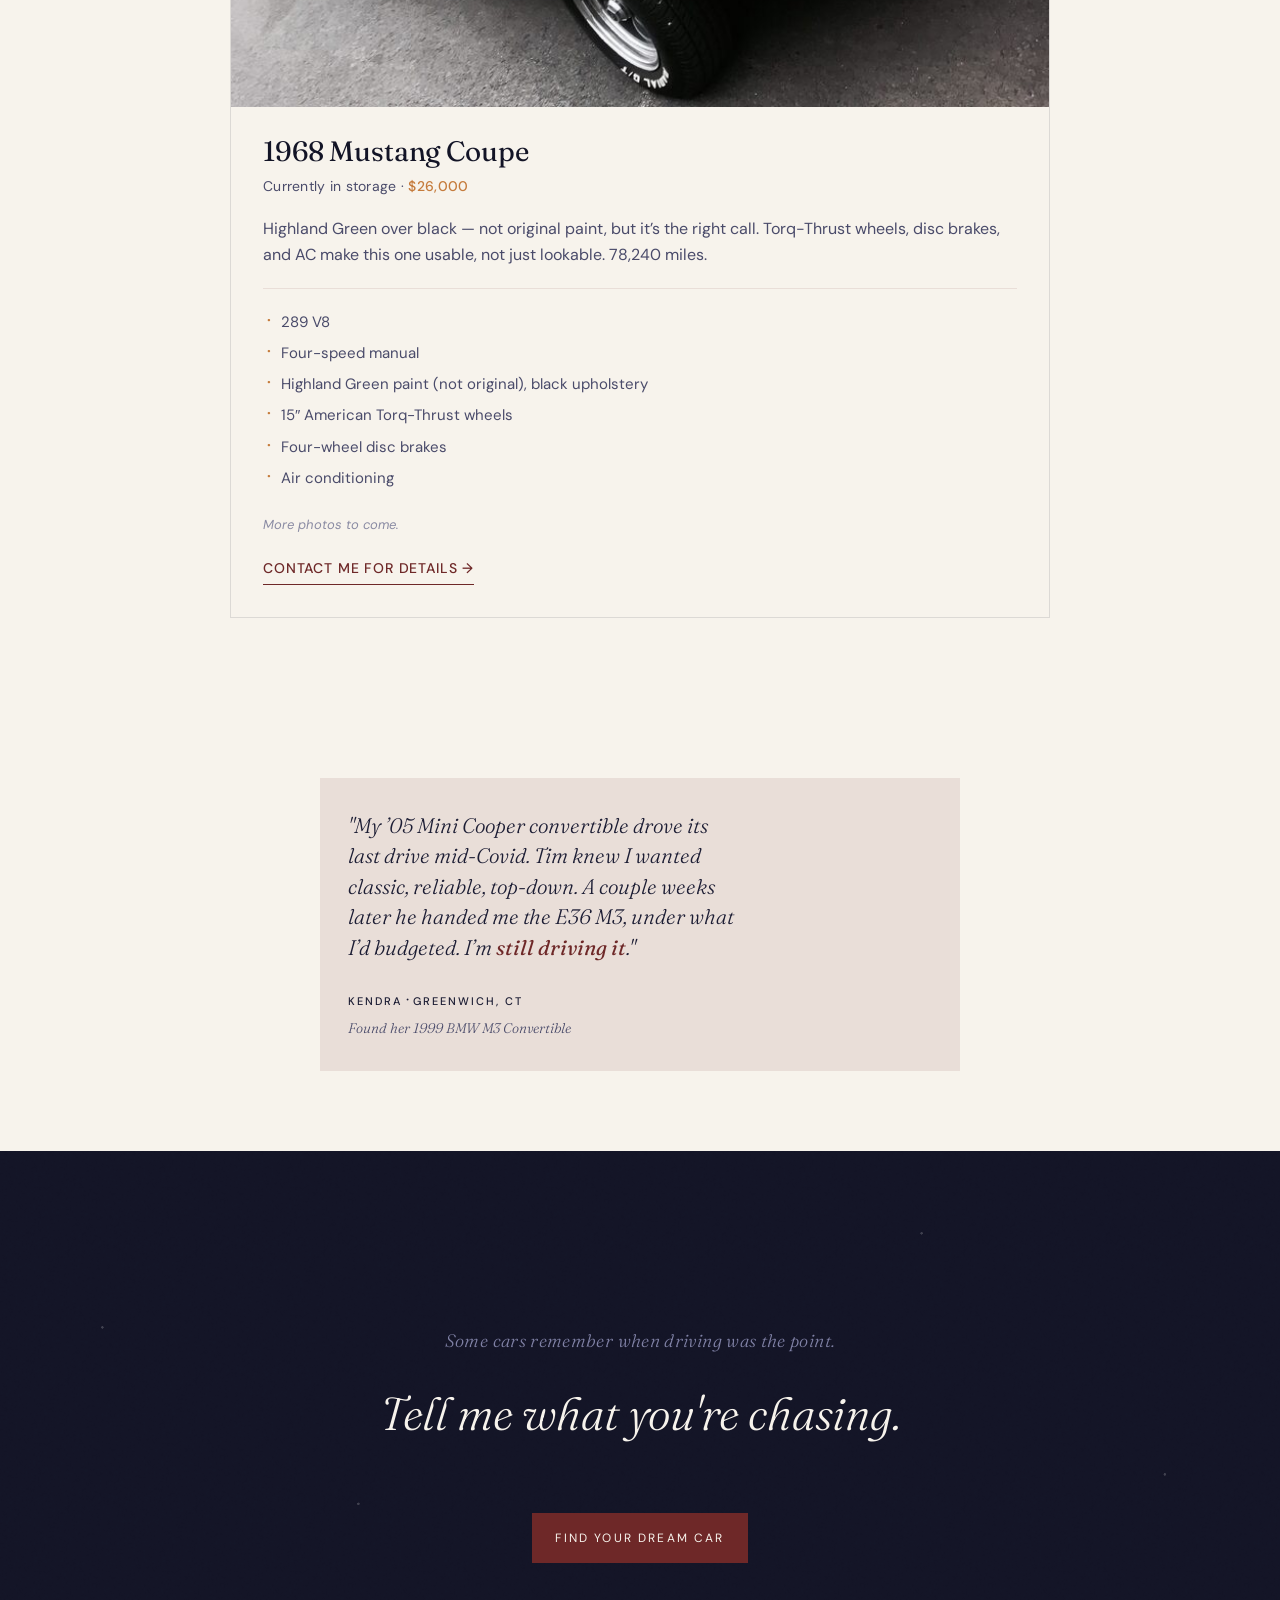
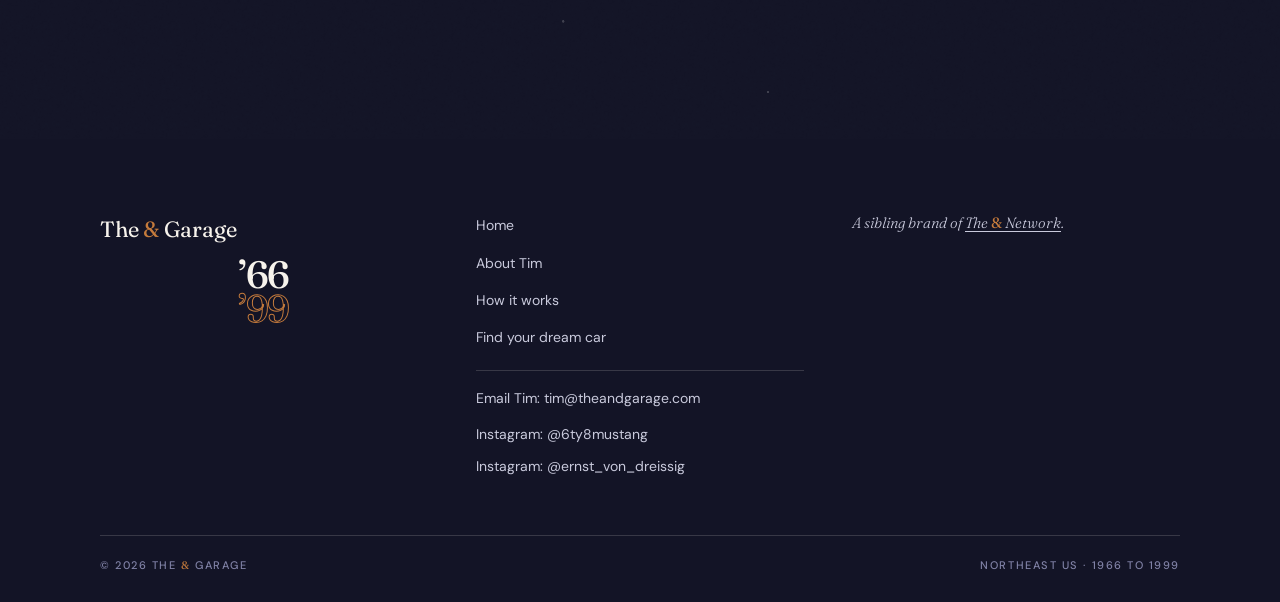
==== commit 2f3f1ea3: "Update website calls to action to focus on finding dream cars Replaced "Start a conversation" with "" ====
--- a/index.html
+++ b/index.html
@@ -64,11 +64,11 @@
         <ul class="nav-links" role="list">
           <li><a href="/about/">About</a></li>
           <li><a href="/process/">How it works</a></li>
-          <li class="nav-cta"><a href="/contact/">Start a conversation</a></li>
+          <li class="nav-cta"><a href="/contact/">Find your dream car</a></li>
         </ul>
 
         <!-- Persistent CTA (mobile only — always visible) -->
-        <a class="nav-cta-mobile" href="/contact/">Start a conversation</a>
+        <a class="nav-cta-mobile" href="/contact/">Find your dream car</a>
 
         <!-- Hamburger (mobile) -->
         <button class="nav-hamburger" id="nav-hamburger" aria-label="Toggle navigation" aria-expanded="false" aria-controls="nav-drawer">
@@ -81,7 +81,7 @@
         <ul class="nav-drawer" id="nav-drawer" role="list">
           <li><a href="/about/">About</a></li>
           <li><a href="/process/">How it works</a></li>
-          <li class="nav-cta"><a href="/contact/">Start a conversation</a></li>
+          <li class="nav-cta"><a href="/contact/">Find your dream car</a></li>
         </ul>
       </nav>
 
@@ -94,7 +94,8 @@
 
         <p class="hero-tagline">An acquisition concierge for enthusiasts.</p>
 
-        <a class="btn on-dark solid" href="/contact/">Start a conversation</a>
+        <a class="btn on-dark solid" href="/contact/">Find your dream car</a>
+        <a class="hero-secondary" href="#cars-available-now">Dream cars for sale &rarr;</a>
 
       </div>
 
@@ -218,7 +219,7 @@
        Mustang card is a muted placeholder until photos
        and specs are ready.
   ════════════════════════════════════════════════ -->
-  <section class="section block home-inventory">
+  <section id="cars-available-now" class="section block home-inventory">
     <h2>Cars available now</h2>
     <p class="lede"><em>Every so often, someone I know asks me to help move a car they're ready to let go. These are available right now. If something catches your eye, reach out &mdash; I&rsquo;ll connect you directly.</em></p>
 
@@ -347,8 +348,8 @@
     <div class="constellation"></div>
     <div class="final-cta-inner">
       <p class="final-cta-quiet"><em>Some cars remember when driving was the point.</em></p>
-      <p class="final-cta-lead"><em>Start a conversation. Tell me what you're chasing.</em></p>
-      <a class="btn on-dark solid" href="/contact/">Start a conversation</a>
+      <p class="final-cta-lead"><em>Tell me what you're chasing.</em></p>
+      <a class="btn on-dark solid" href="/contact/">Find your dream car</a>
     </div>
   </section>
 
@@ -375,7 +376,7 @@
           <li><a href="/">Home</a></li>
           <li><a href="/about/">About Tim</a></li>
           <li><a href="/process/">How it works</a></li>
-          <li><a href="/contact/">Start a conversation</a></li>
+          <li><a href="/contact/">Find your dream car</a></li>
         </ul>
         <a class="footer-email" href="mailto:tim@theandgarage.com">Email Tim: tim@theandgarage.com</a>
         <a class="footer-social" href="https://instagram.com/6ty8mustang" target="_blank" rel="noopener me">Instagram: @6ty8mustang</a>
--- a/css/components.css
+++ b/css/components.css
@@ -677,9 +677,36 @@
   margin: clamp(20px, 3vh, 32px) 0 clamp(28px, 4vh, 48px) 0;
 }
 
+.hero .hero-content .hero-secondary {
+  display: inline-block;
+  margin-top: 18px;
+  margin-left: 4px;
+  font-family: 'DM Sans', sans-serif;
+  font-size: 13px;
+  font-weight: 500;
+  letter-spacing: 0.08em;
+  text-transform: uppercase;
+  color: var(--text-on-dark-soft);
+  text-decoration: none;
+  border-bottom: 1px solid rgba(247, 243, 236, 0.3);
+  padding-bottom: 3px;
+  transition: color 0.18s ease, border-color 0.18s ease;
+}
+
+.hero .hero-content .hero-secondary:hover,
+.hero .hero-content .hero-secondary:focus-visible {
+  color: var(--warm);
+  border-bottom-color: var(--warm);
+}
+
 @media (max-width: 760px) {
   .hero .hero-content {
     padding: 24px 24px 52px 24px;
+  }
+  .hero .hero-content .hero-secondary {
+    display: block;
+    margin-left: 0;
+    margin-top: 22px;
   }
 }
 
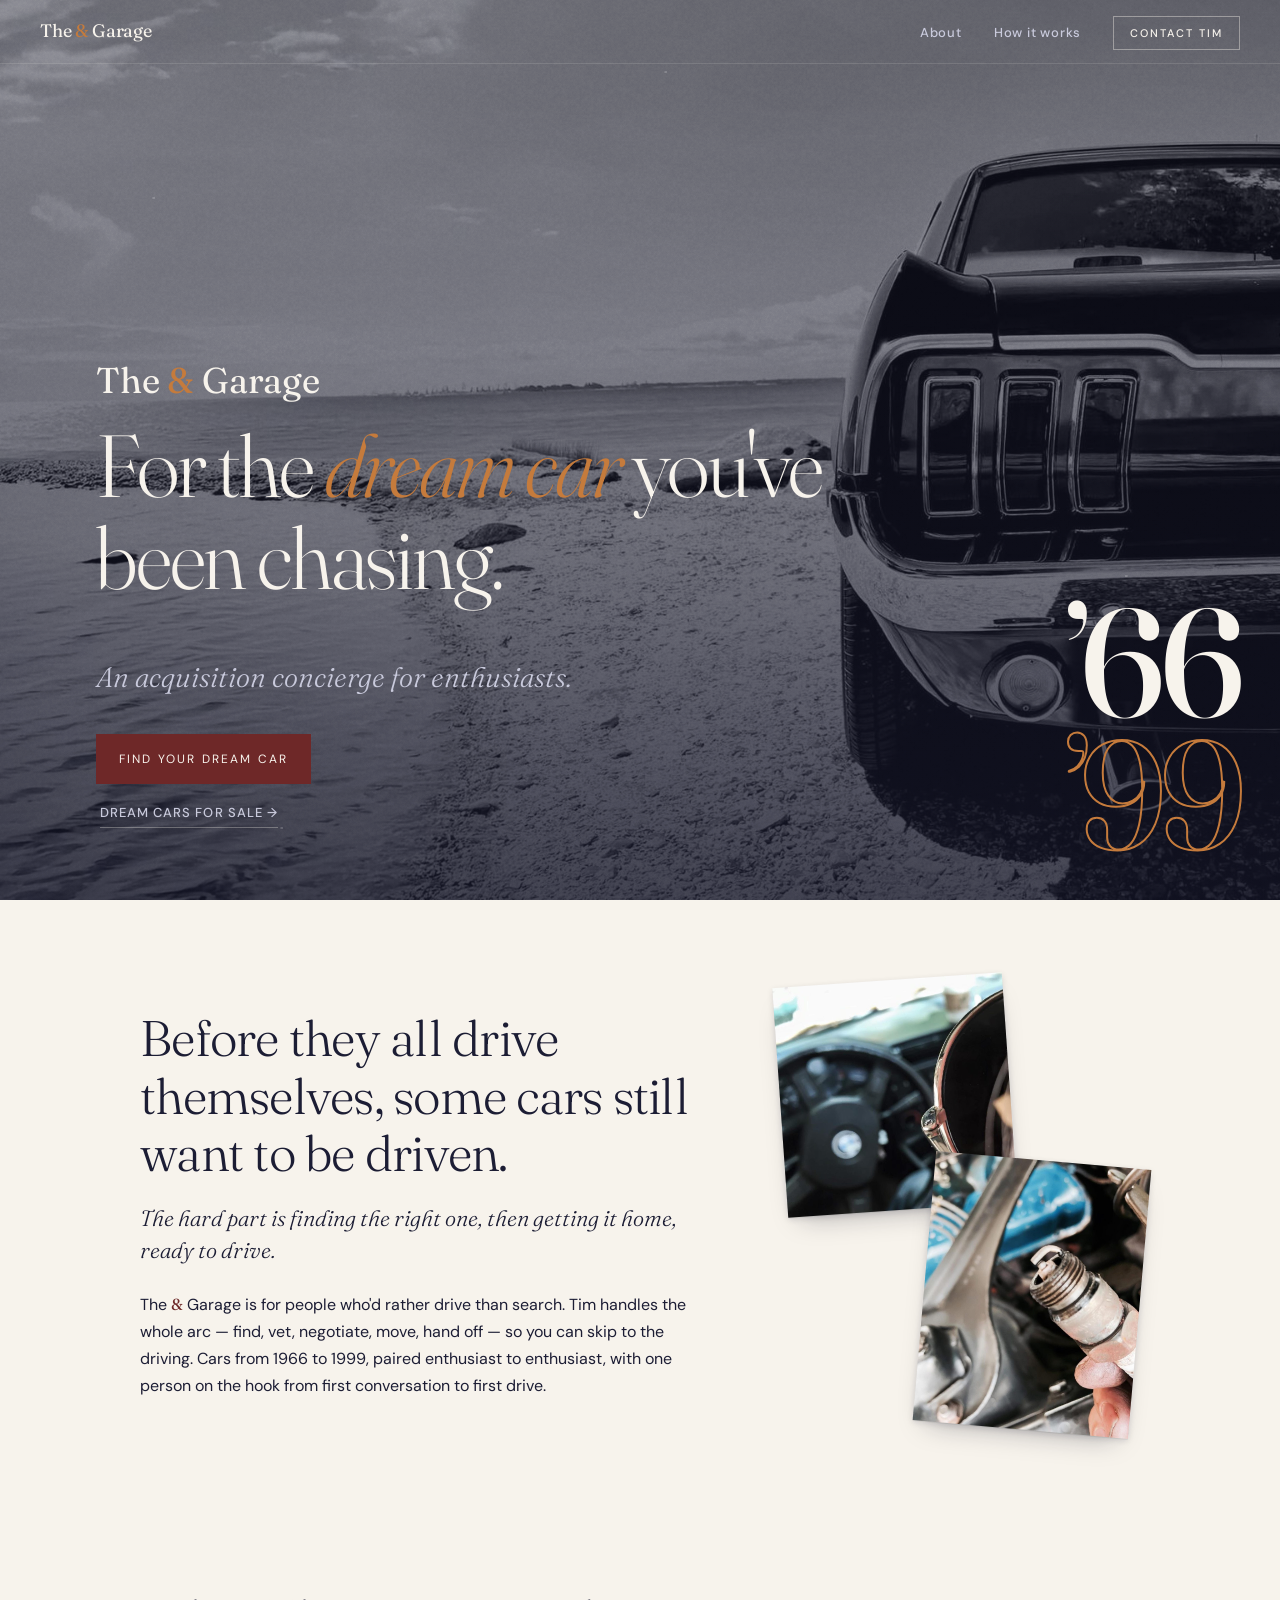
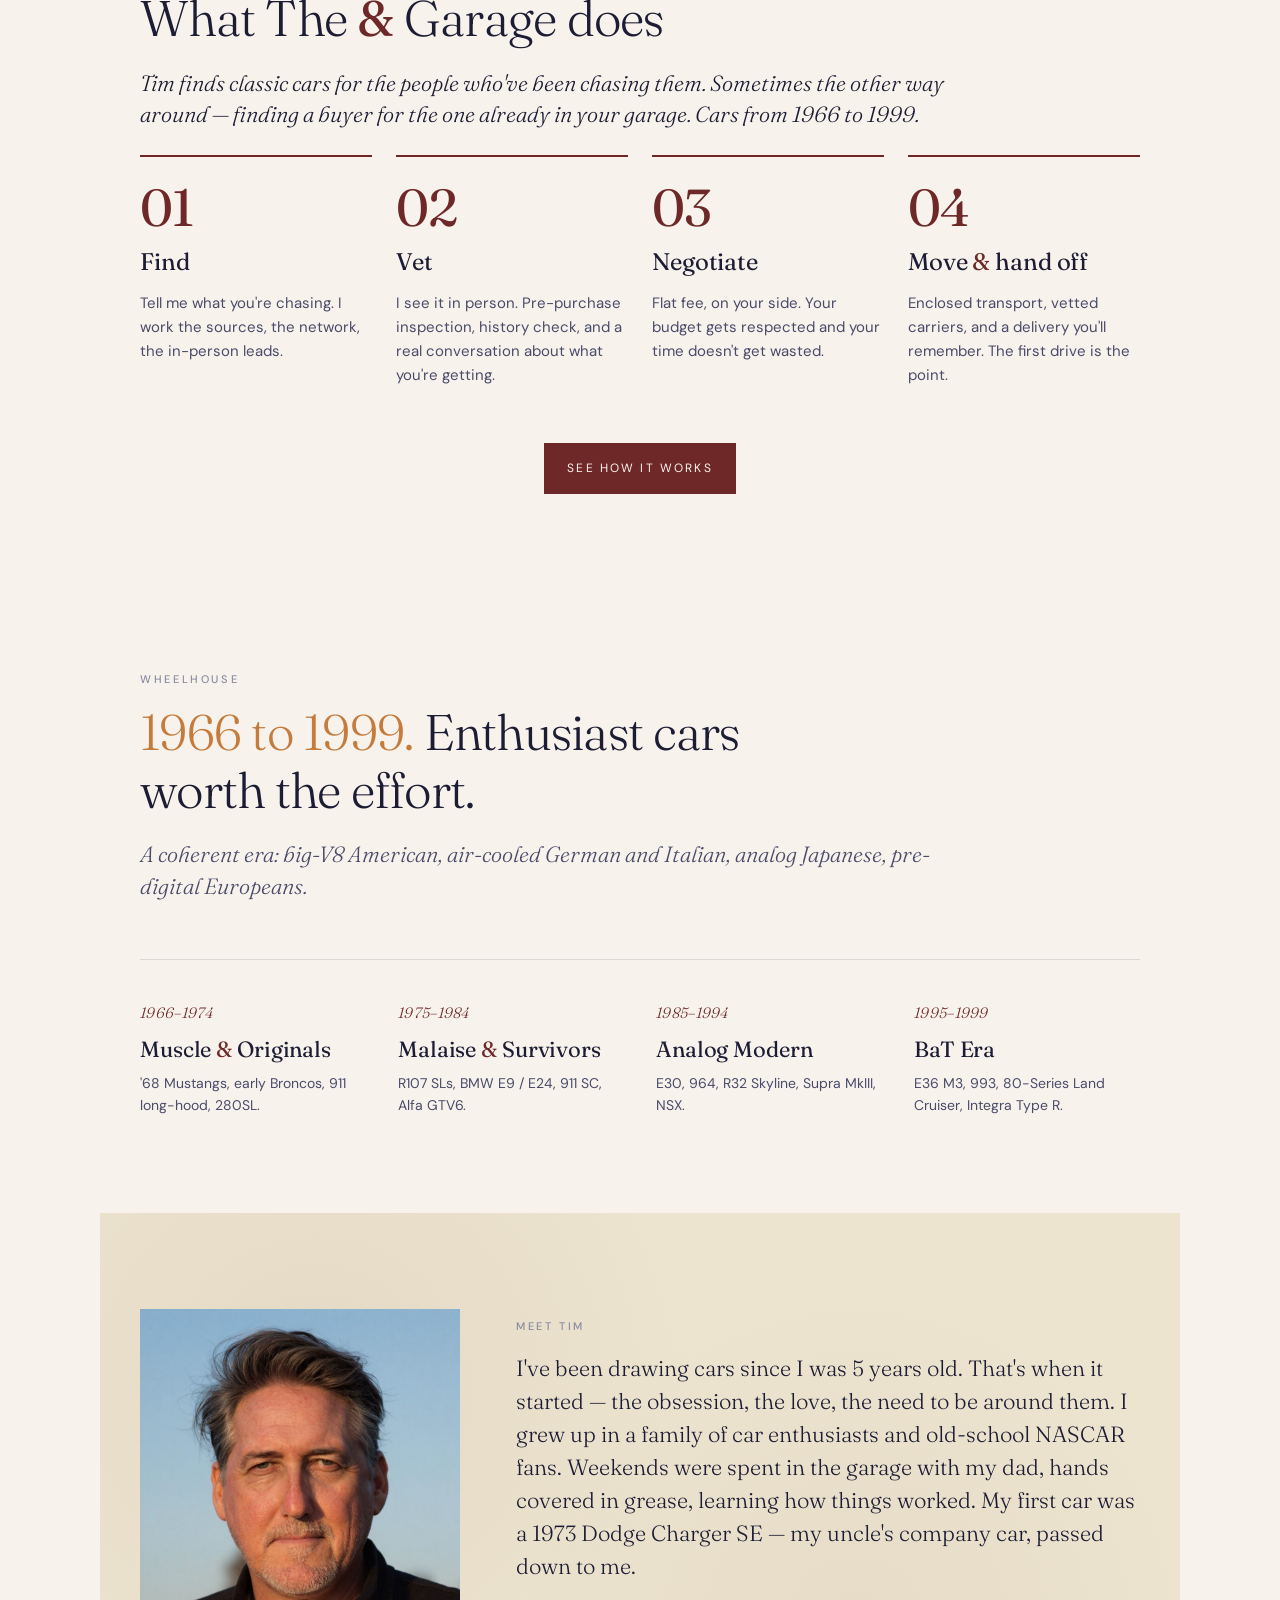
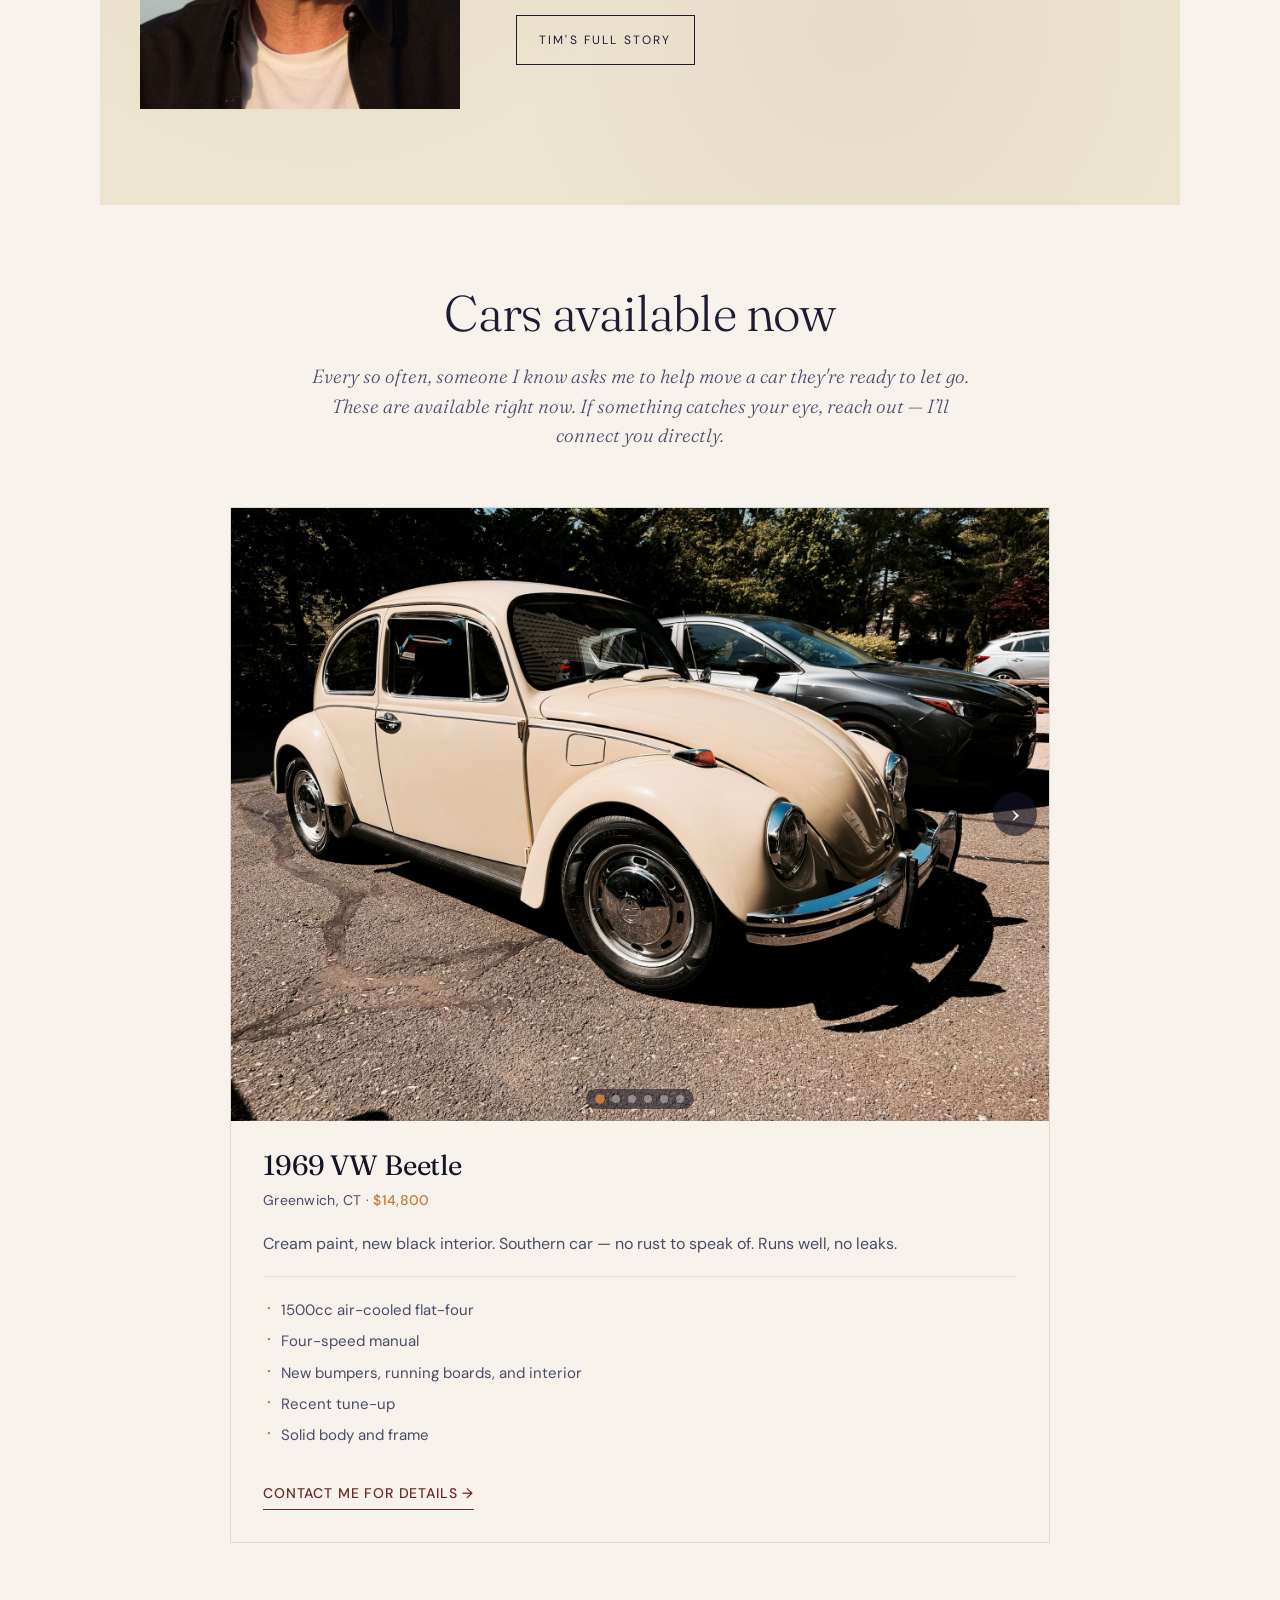
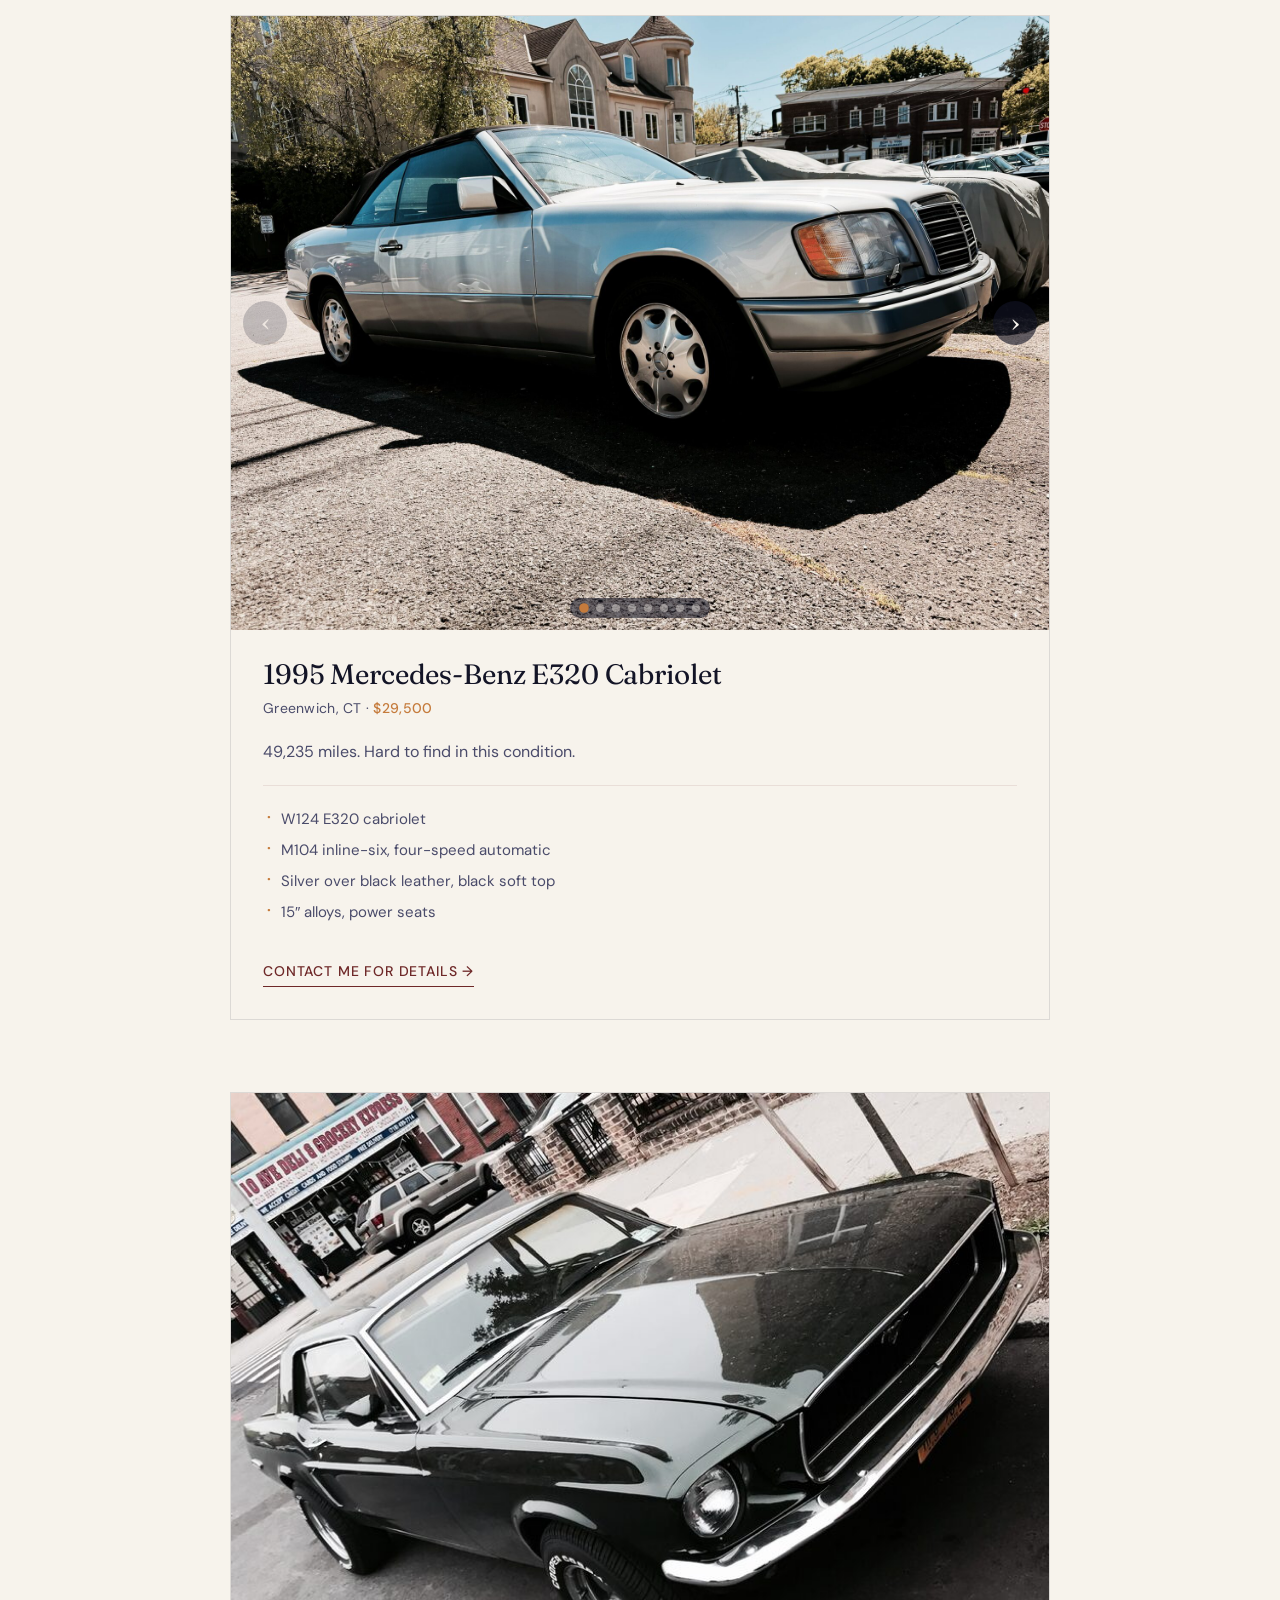
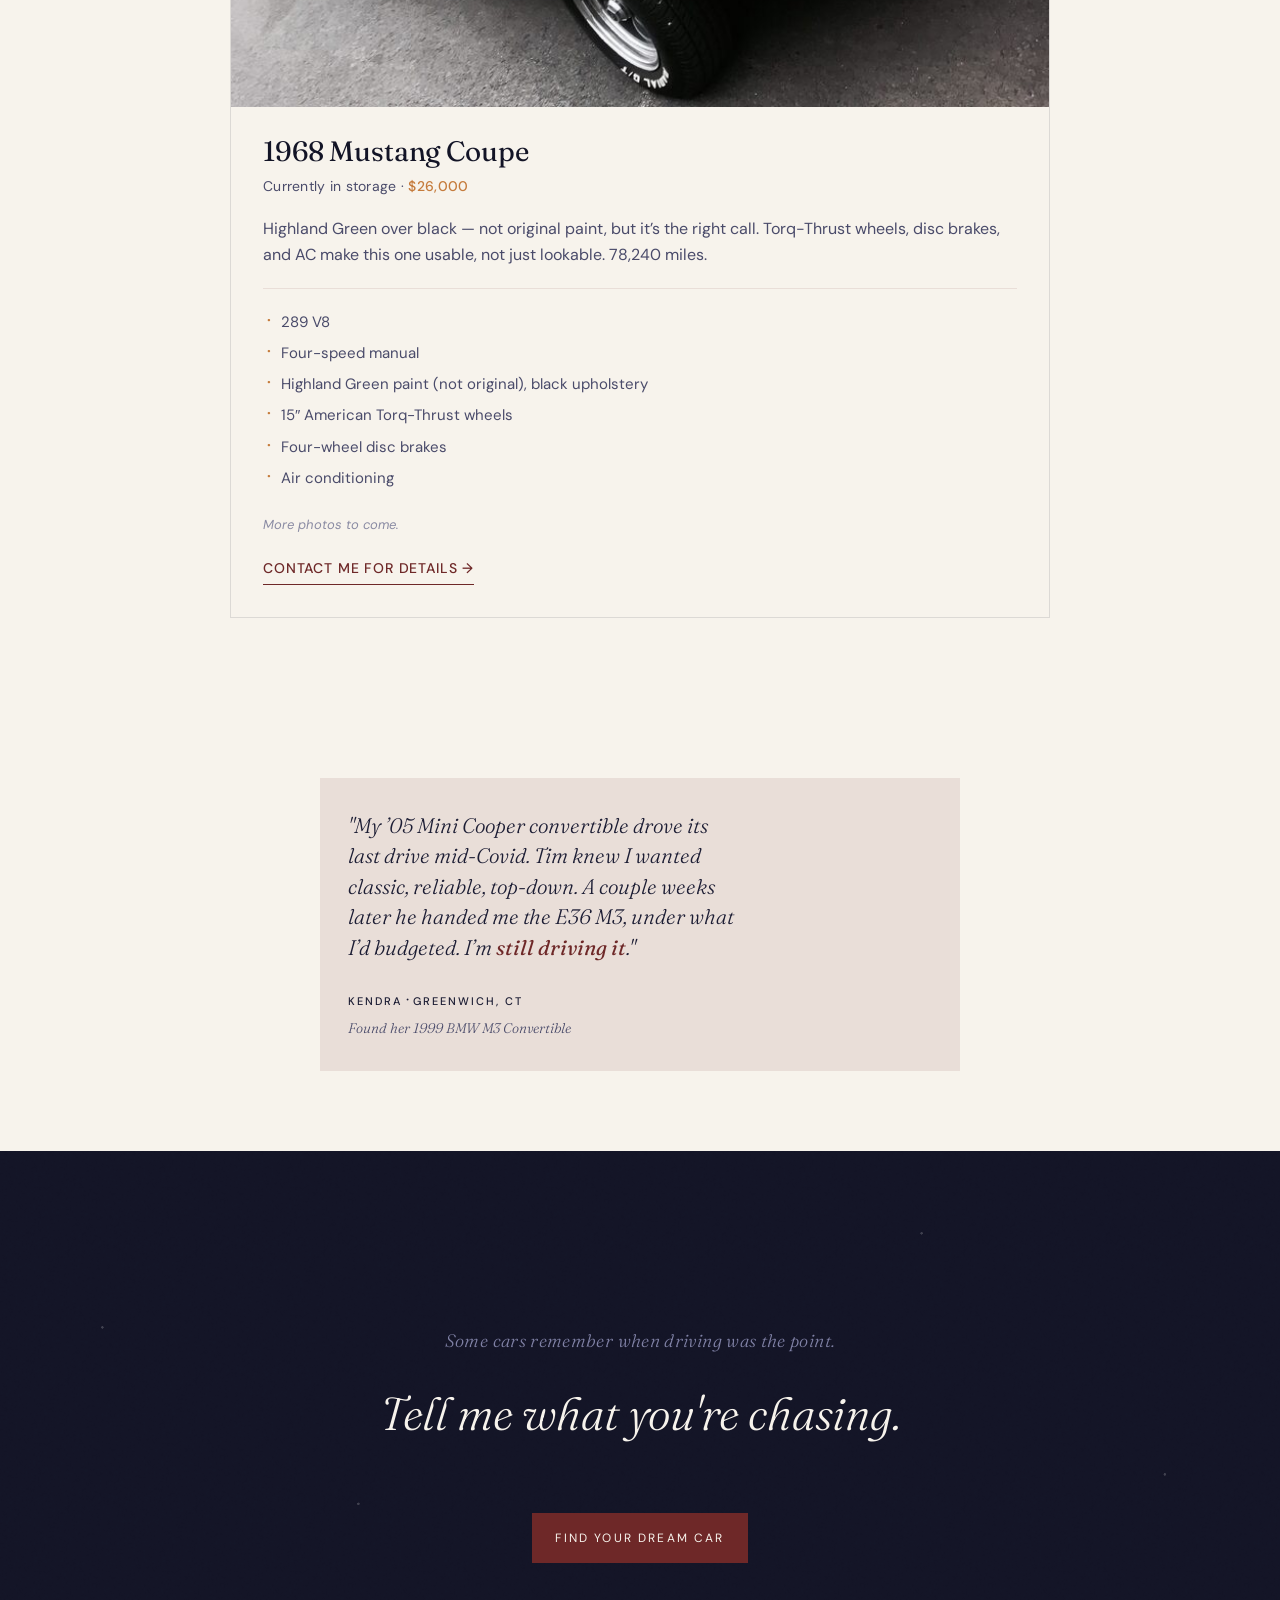
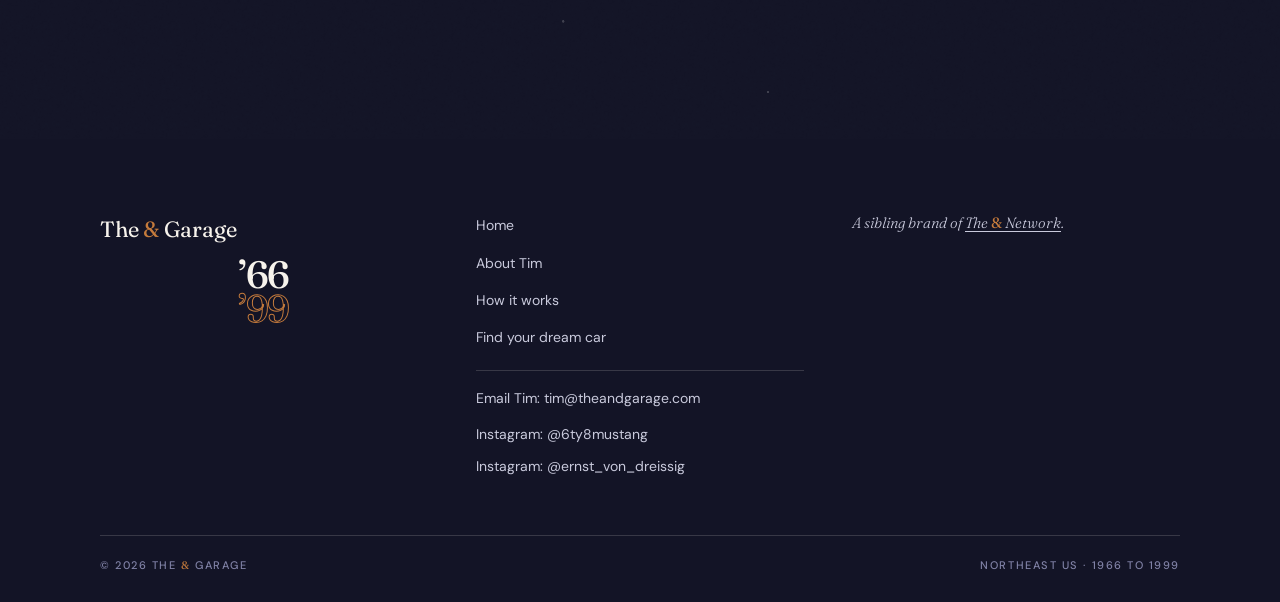
==== commit 3dd57618: "Update navigation buttons to consistently say "Contact Tim" Modifies the text of navigation CTA elem" ====
--- a/index.html
+++ b/index.html
@@ -64,11 +64,11 @@
         <ul class="nav-links" role="list">
           <li><a href="/about/">About</a></li>
           <li><a href="/process/">How it works</a></li>
-          <li class="nav-cta"><a href="/contact/">Find your dream car</a></li>
+          <li class="nav-cta"><a href="/contact/">Contact Tim</a></li>
         </ul>
 
         <!-- Persistent CTA (mobile only — always visible) -->
-        <a class="nav-cta-mobile" href="/contact/">Find your dream car</a>
+        <a class="nav-cta-mobile" href="/contact/">Contact Tim</a>
 
         <!-- Hamburger (mobile) -->
         <button class="nav-hamburger" id="nav-hamburger" aria-label="Toggle navigation" aria-expanded="false" aria-controls="nav-drawer">
@@ -81,7 +81,7 @@
         <ul class="nav-drawer" id="nav-drawer" role="list">
           <li><a href="/about/">About</a></li>
           <li><a href="/process/">How it works</a></li>
-          <li class="nav-cta"><a href="/contact/">Find your dream car</a></li>
+          <li class="nav-cta"><a href="/contact/">Contact Tim</a></li>
         </ul>
       </nav>
 
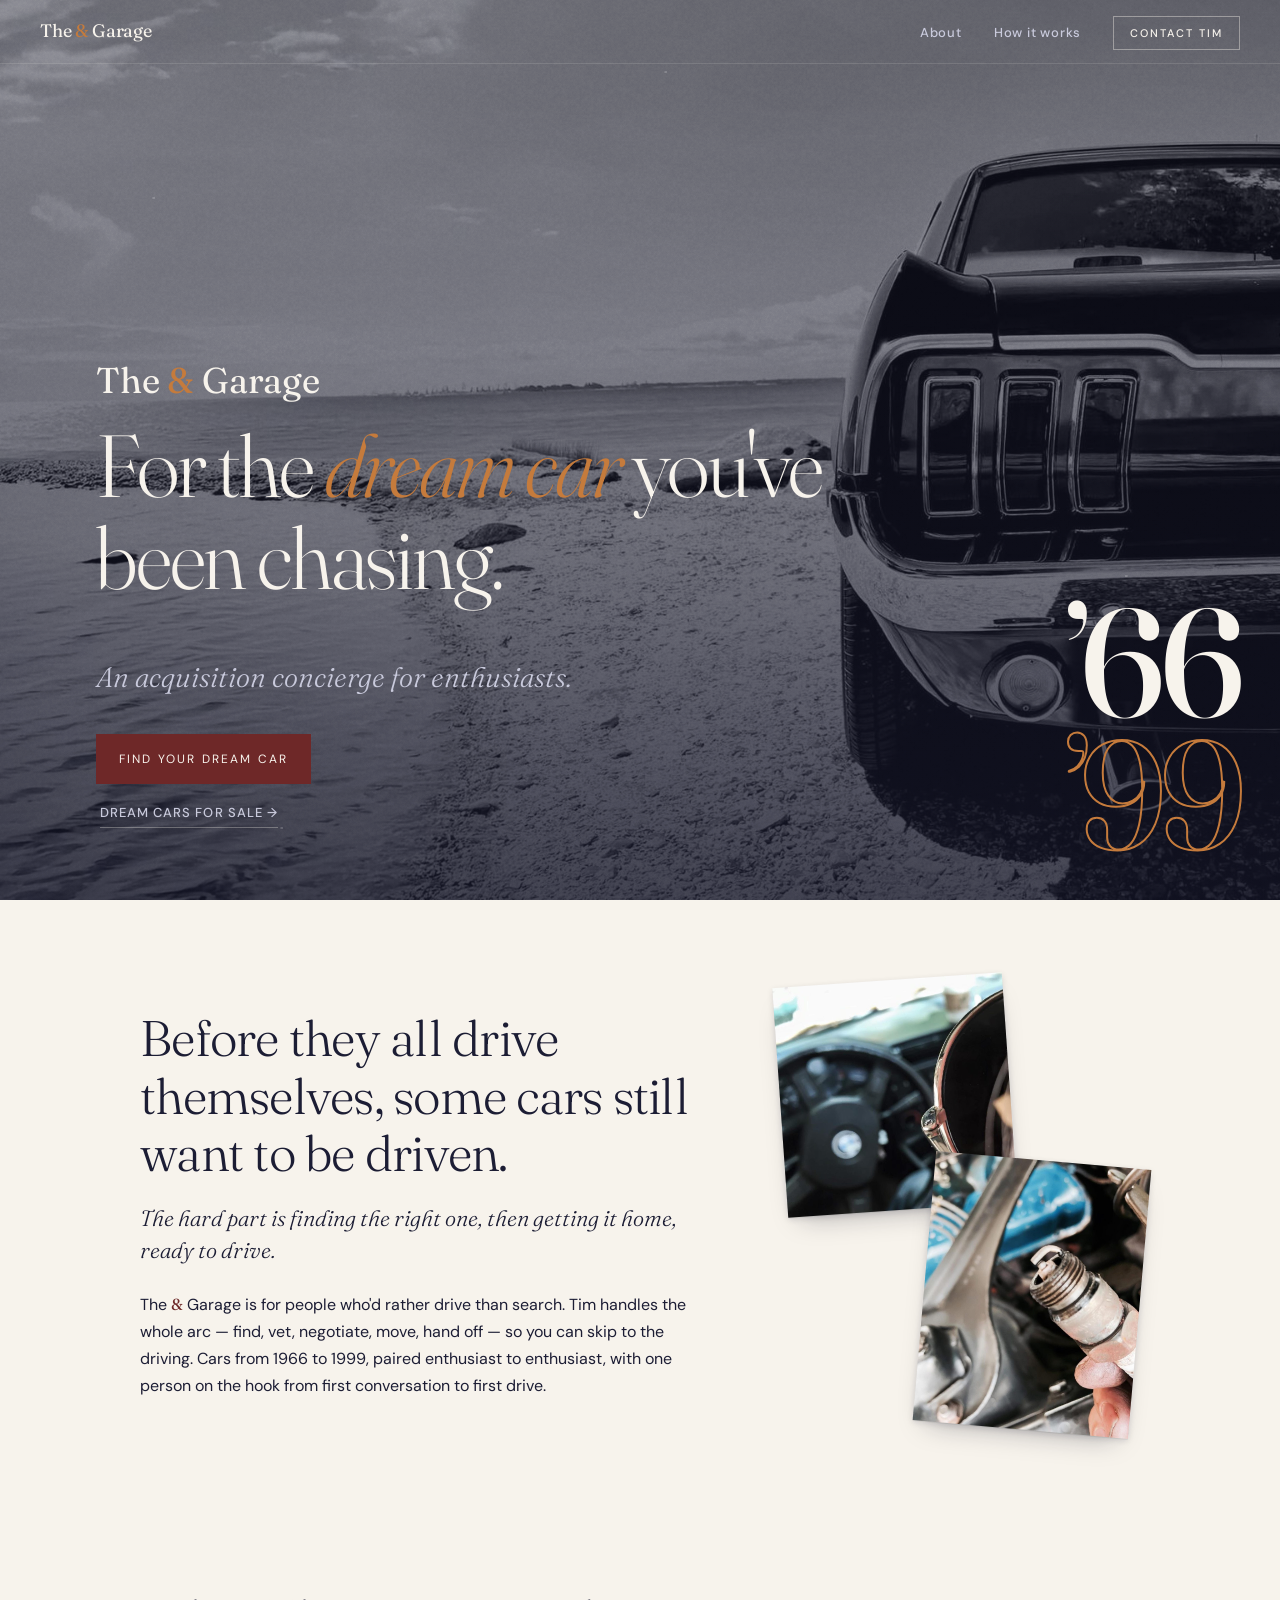
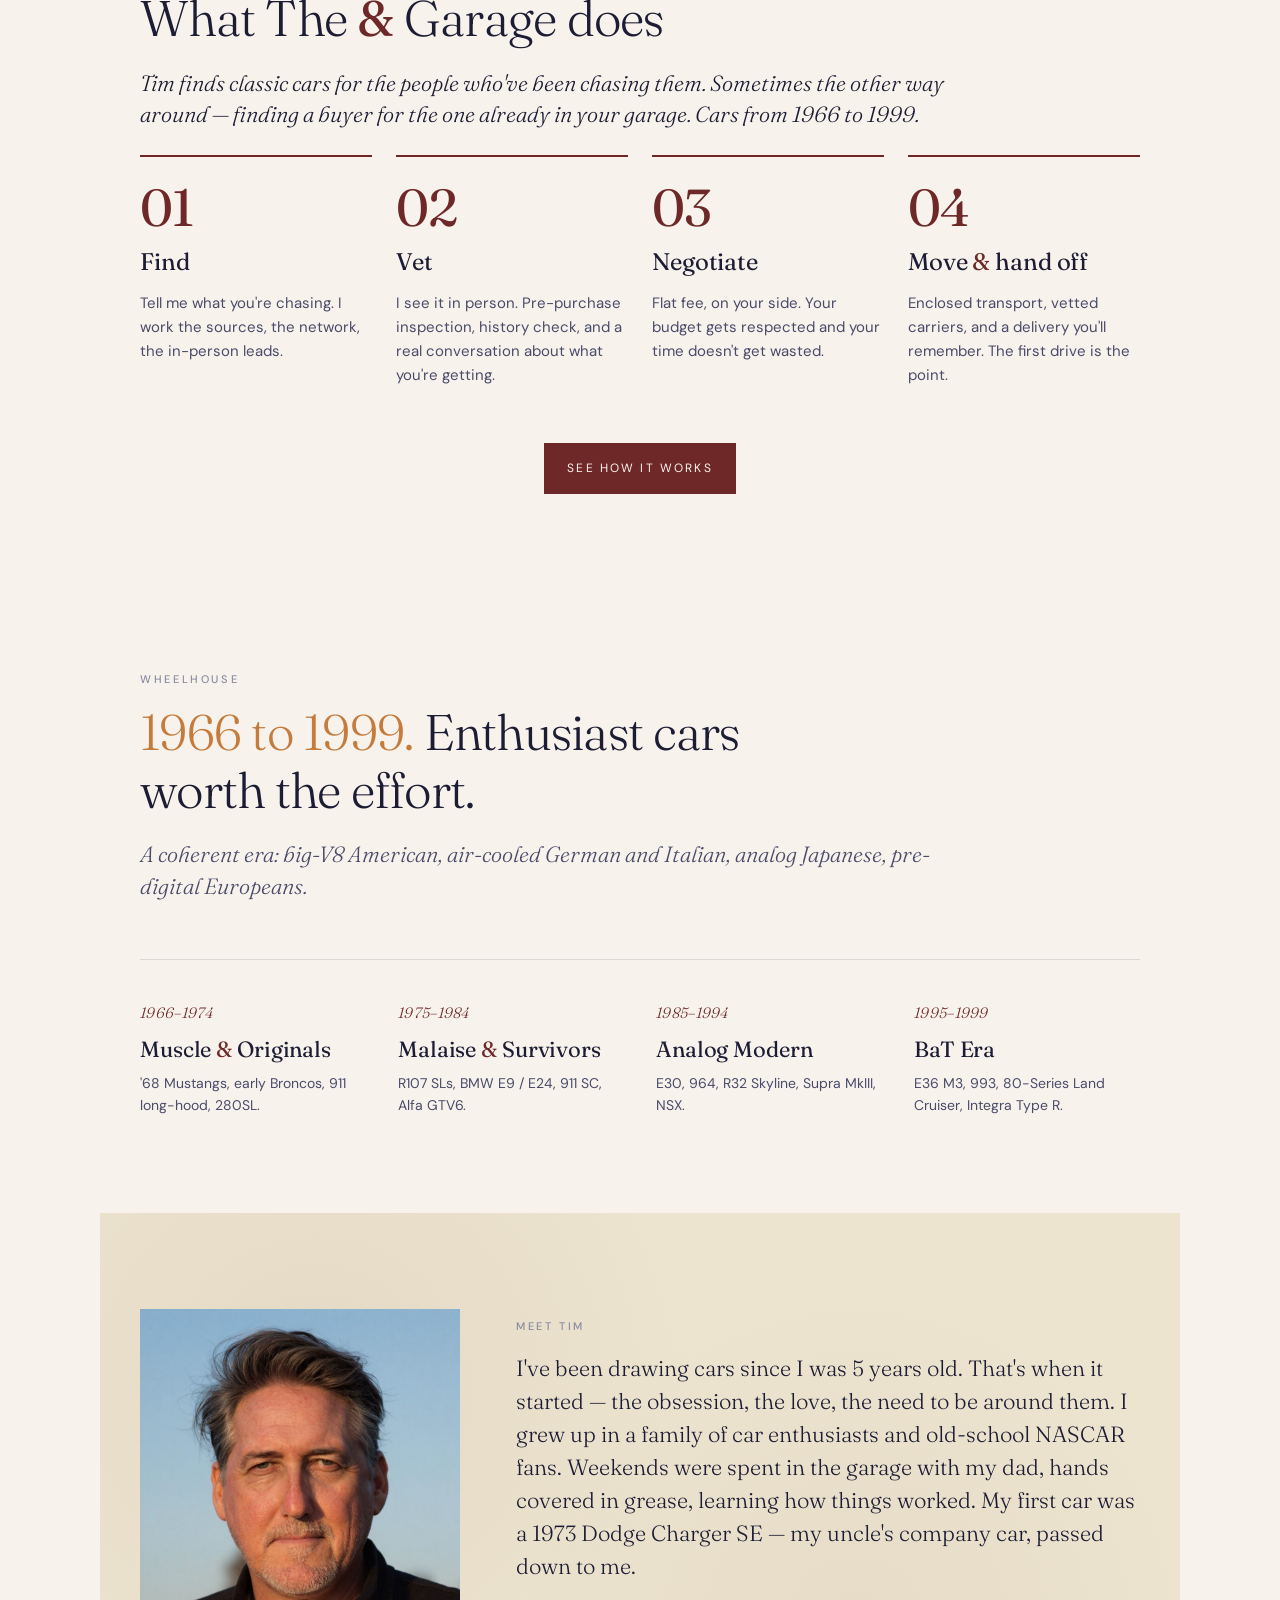
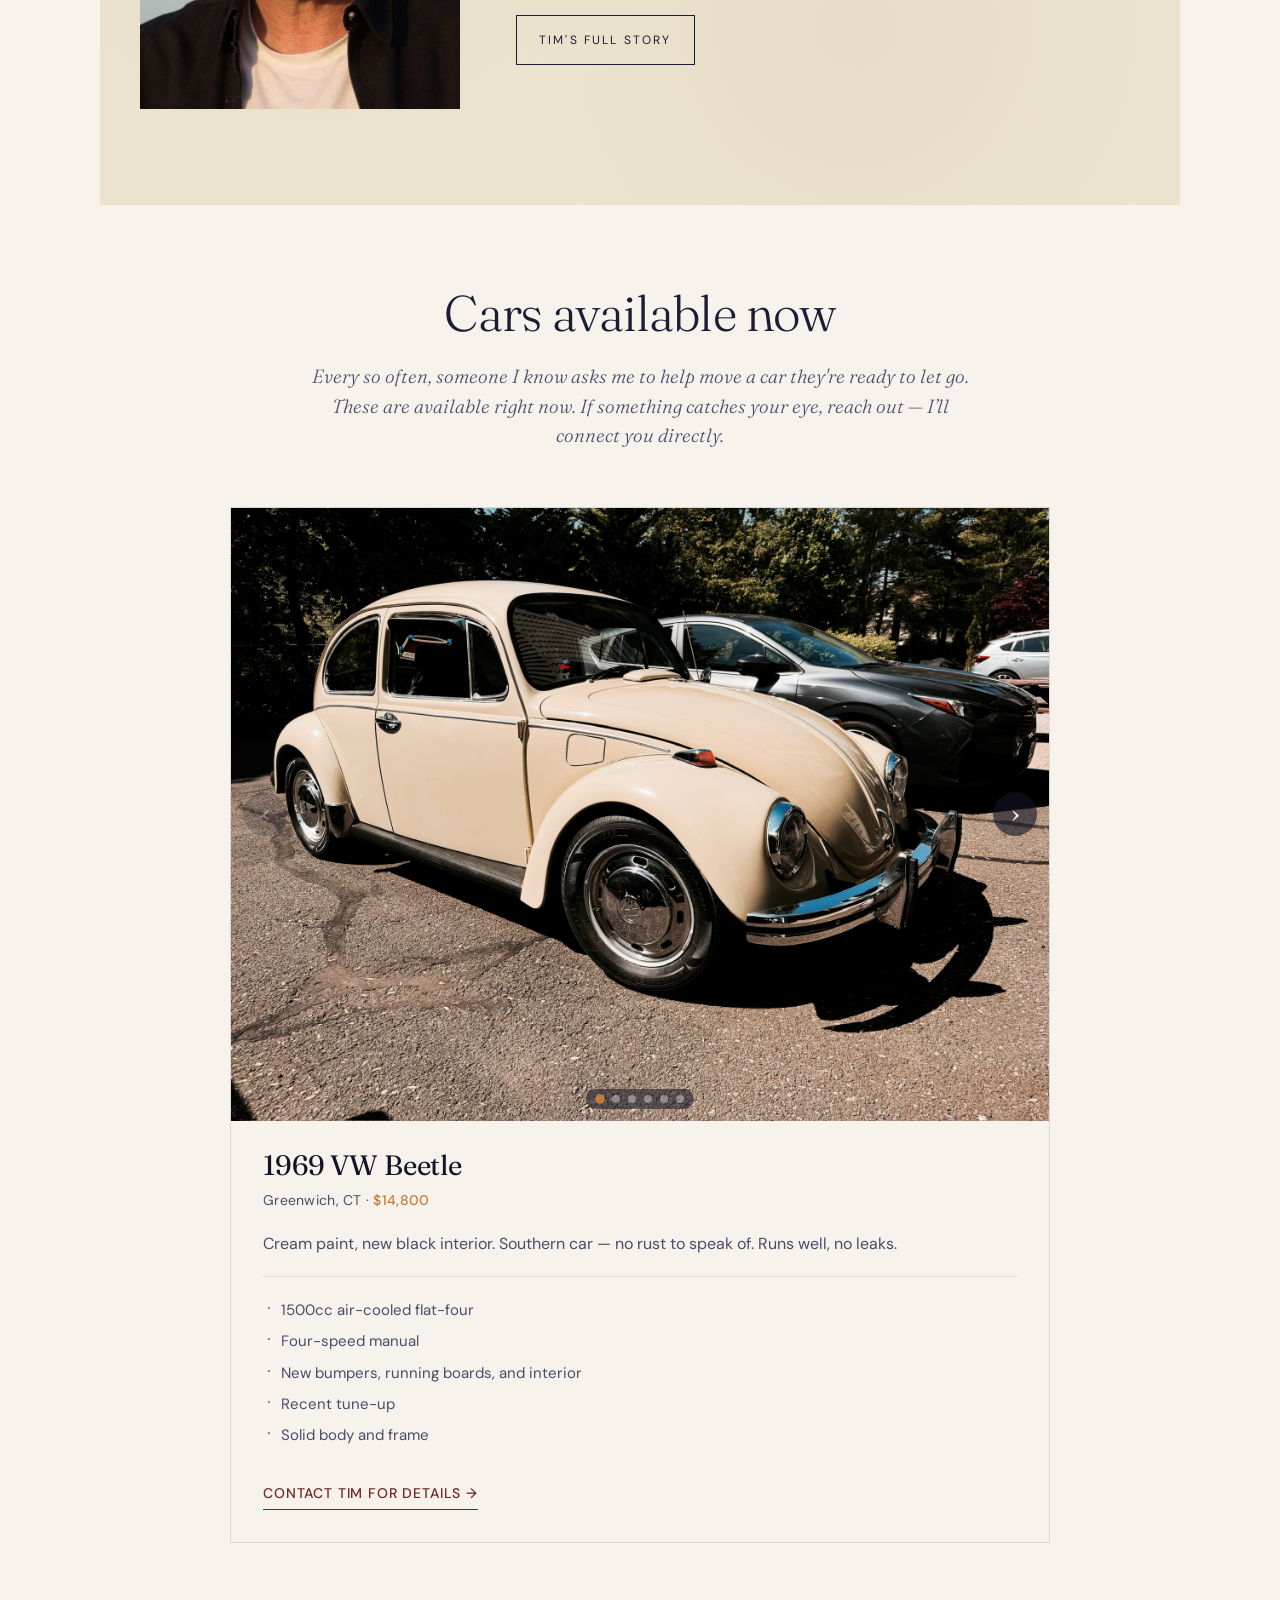
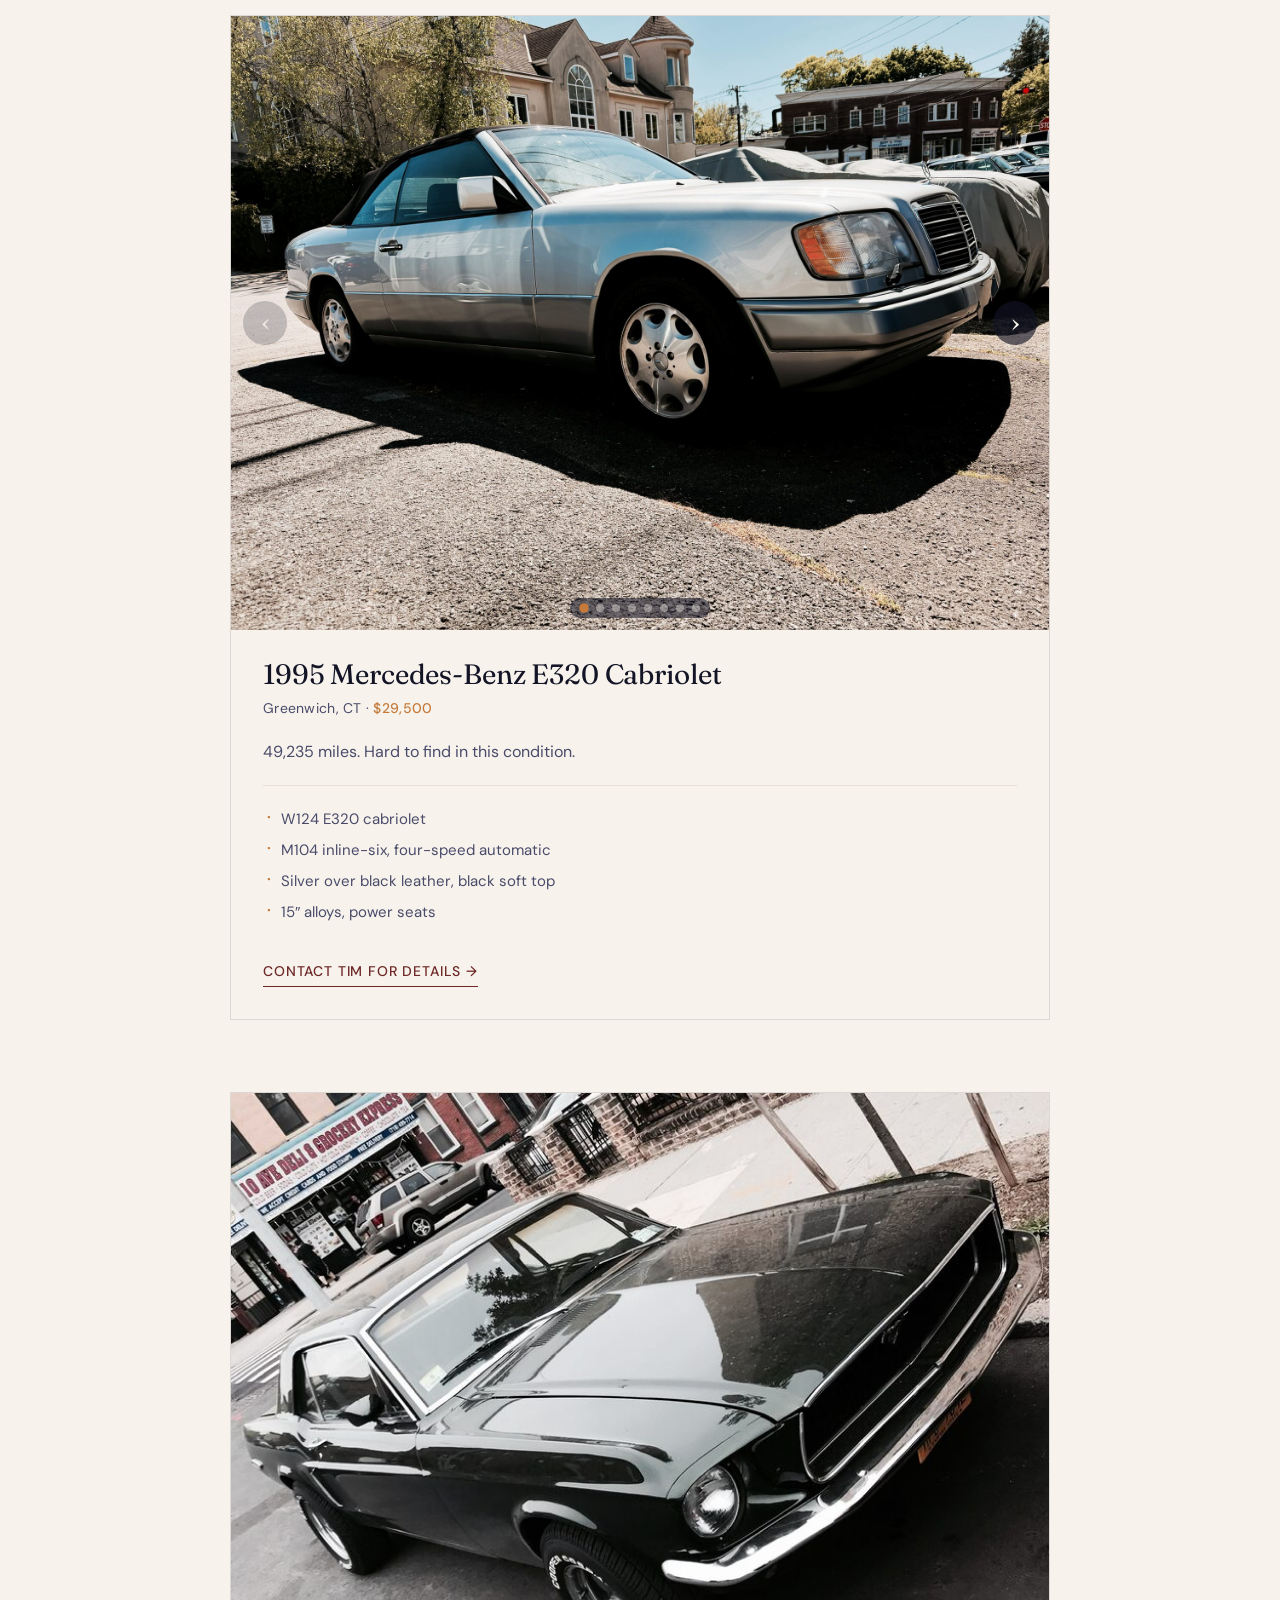
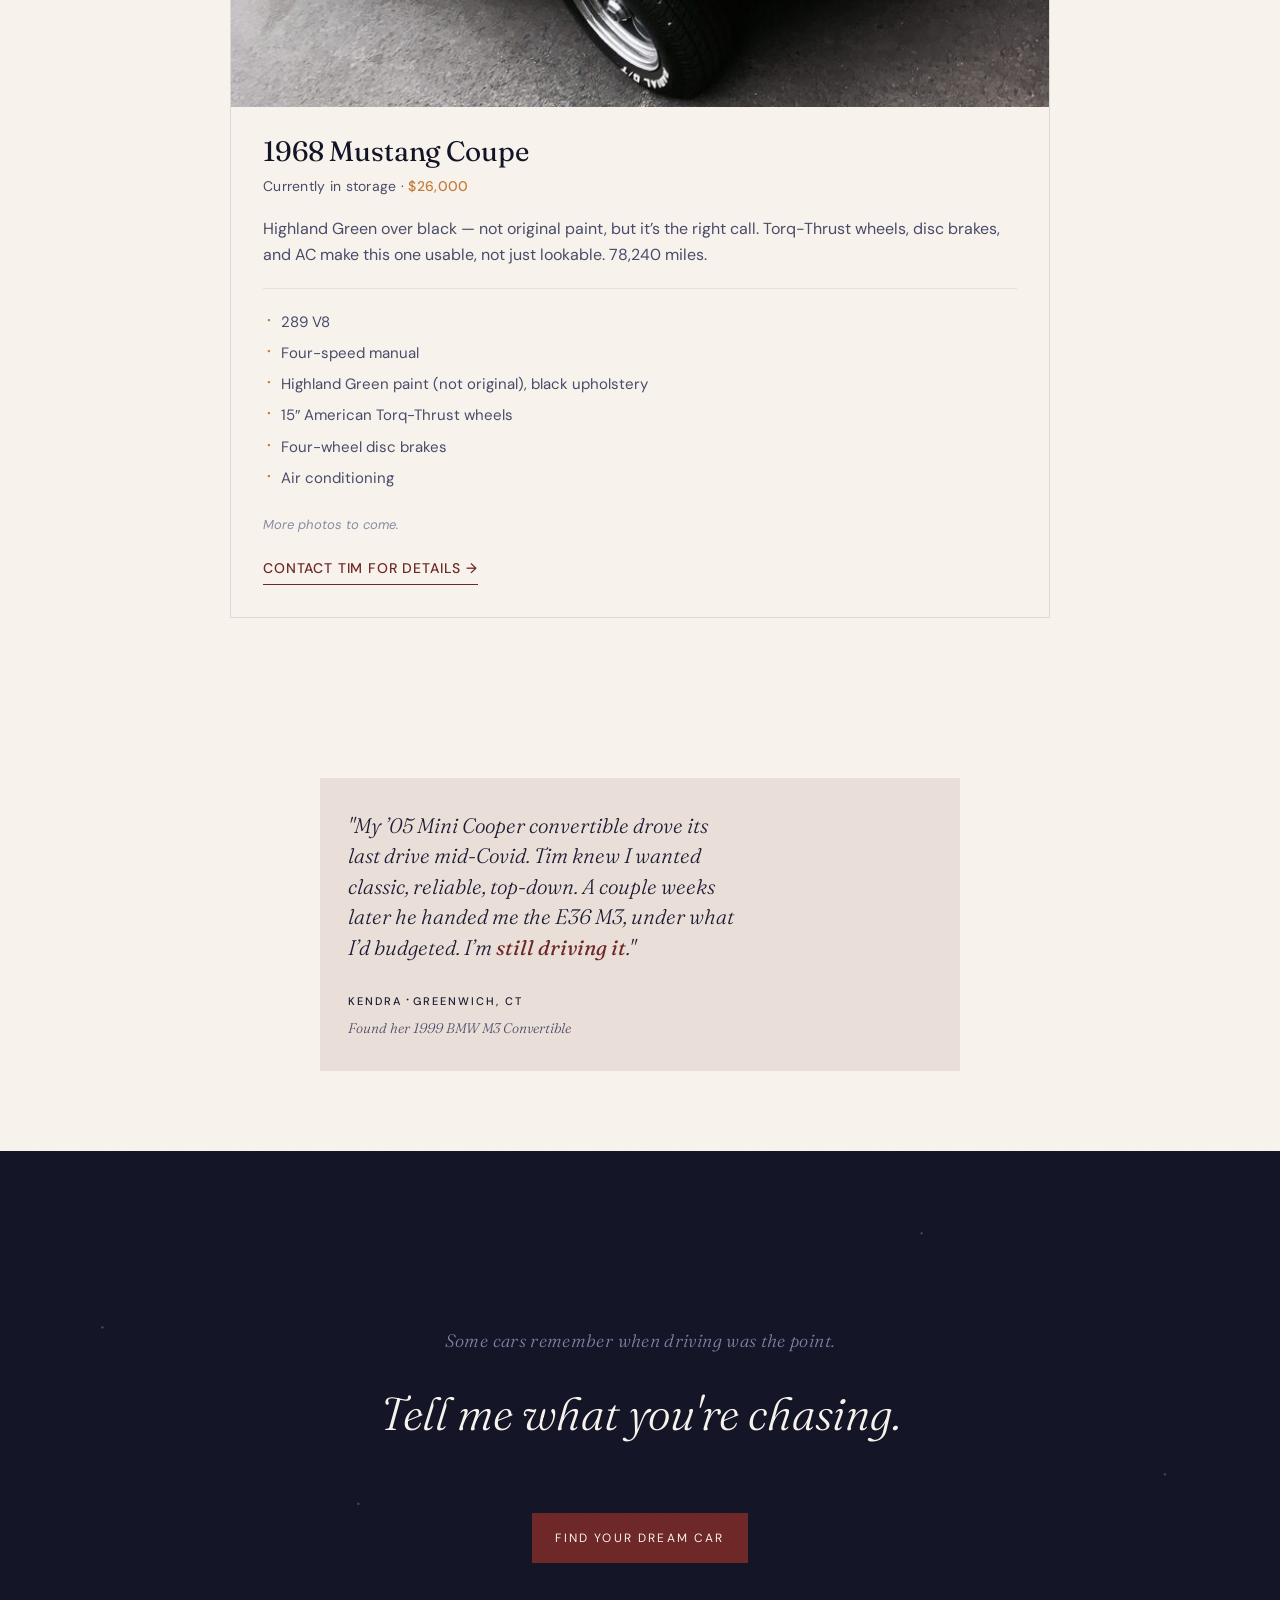
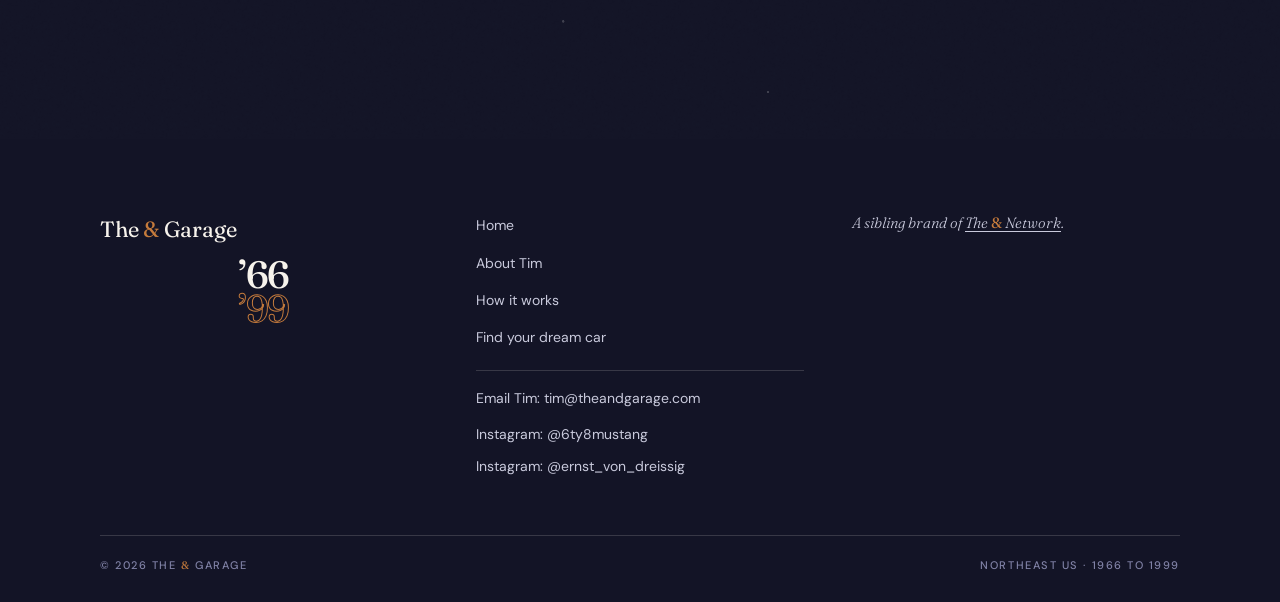
==== commit d250f357: "Update contact information to specify Tim for details Modify three contact links within index.html f" ====
--- a/index.html
+++ b/index.html
@@ -252,7 +252,7 @@
             <li>Recent tune-up</li>
             <li>Solid body and frame</li>
           </ul>
-          <a class="contact-link" href="/contact/">Contact me for details &rarr;</a>
+          <a class="contact-link" href="/contact/">Contact Tim for details &rarr;</a>
         </div>
       </article>
 
@@ -284,7 +284,7 @@
             <li>Silver over black leather, black soft top</li>
             <li>15&Prime; alloys, power seats</li>
           </ul>
-          <a class="contact-link" href="/contact/">Contact me for details &rarr;</a>
+          <a class="contact-link" href="/contact/">Contact Tim for details &rarr;</a>
         </div>
       </article>
 
@@ -308,7 +308,7 @@
             <li>Air conditioning</li>
           </ul>
           <p class="more-photos-note">More photos to come.</p>
-          <a class="contact-link" href="/contact/">Contact me for details &rarr;</a>
+          <a class="contact-link" href="/contact/">Contact Tim for details &rarr;</a>
         </div>
       </article>
 
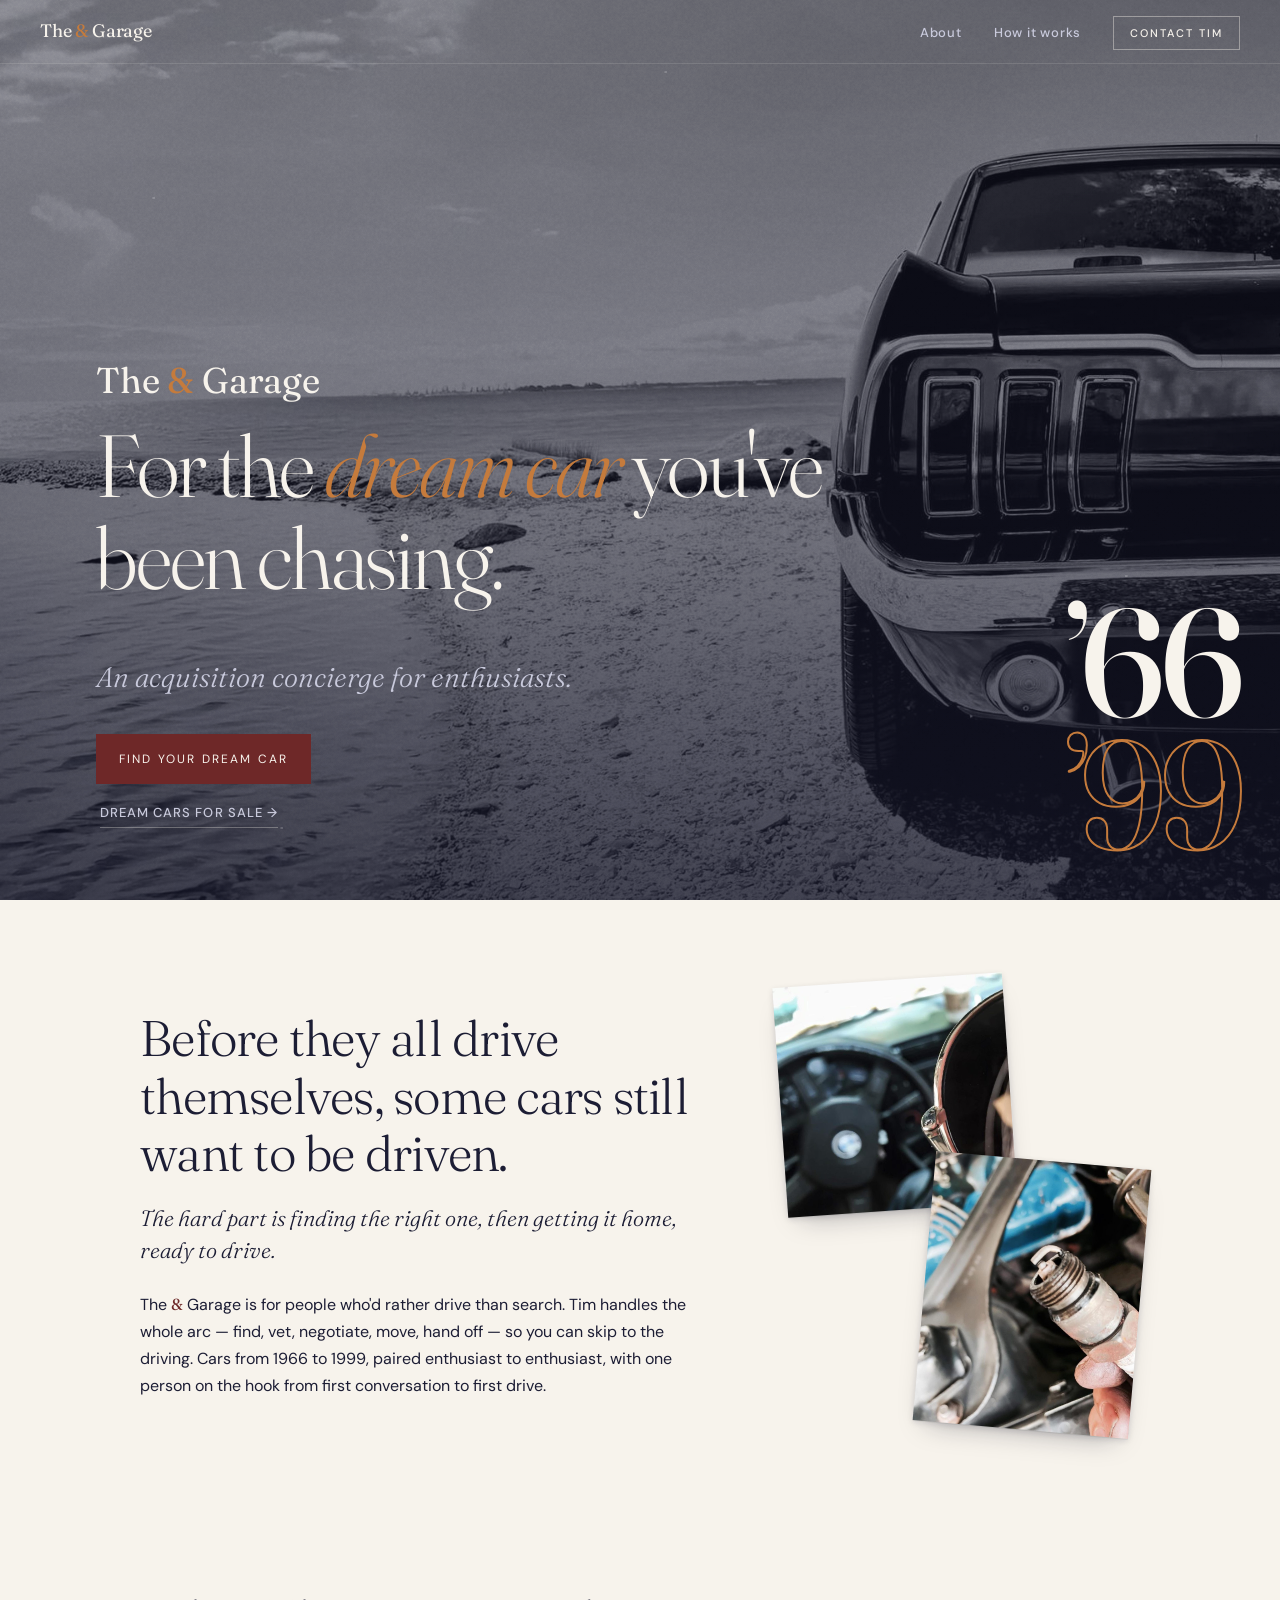
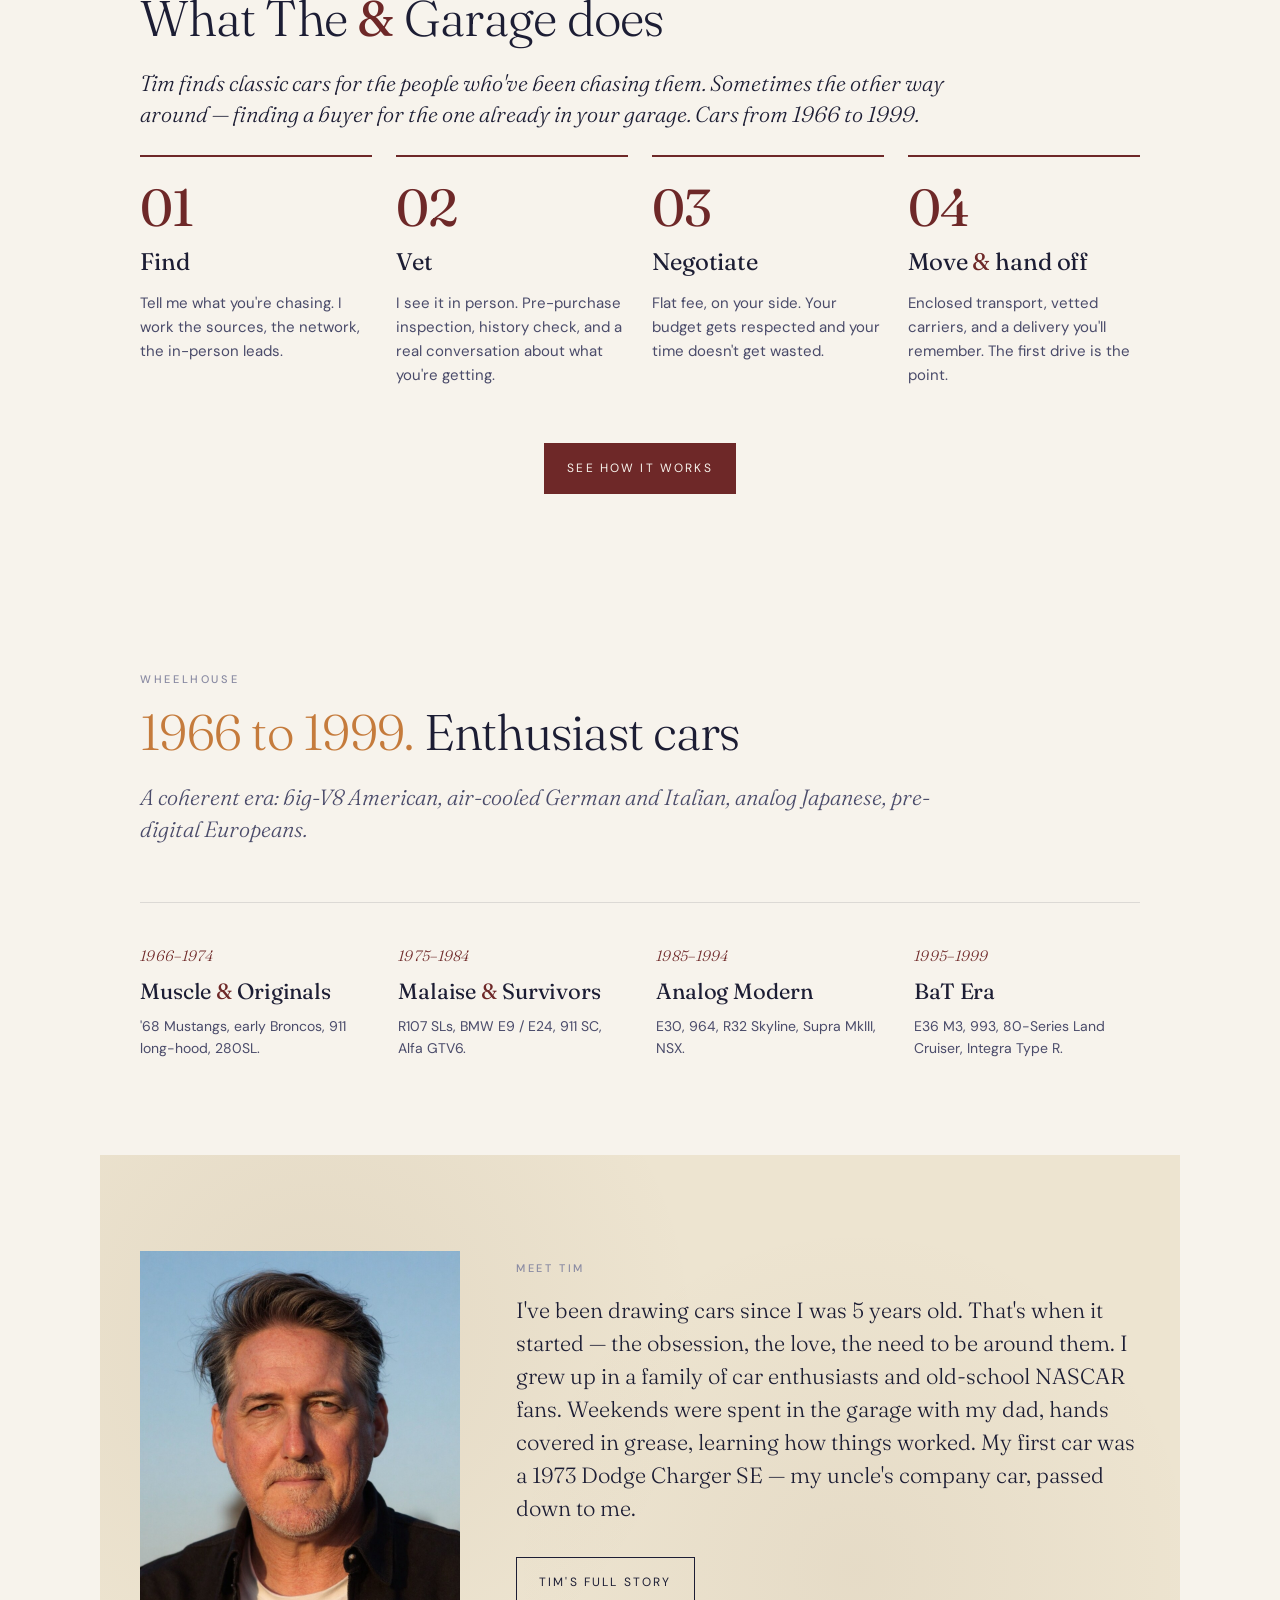
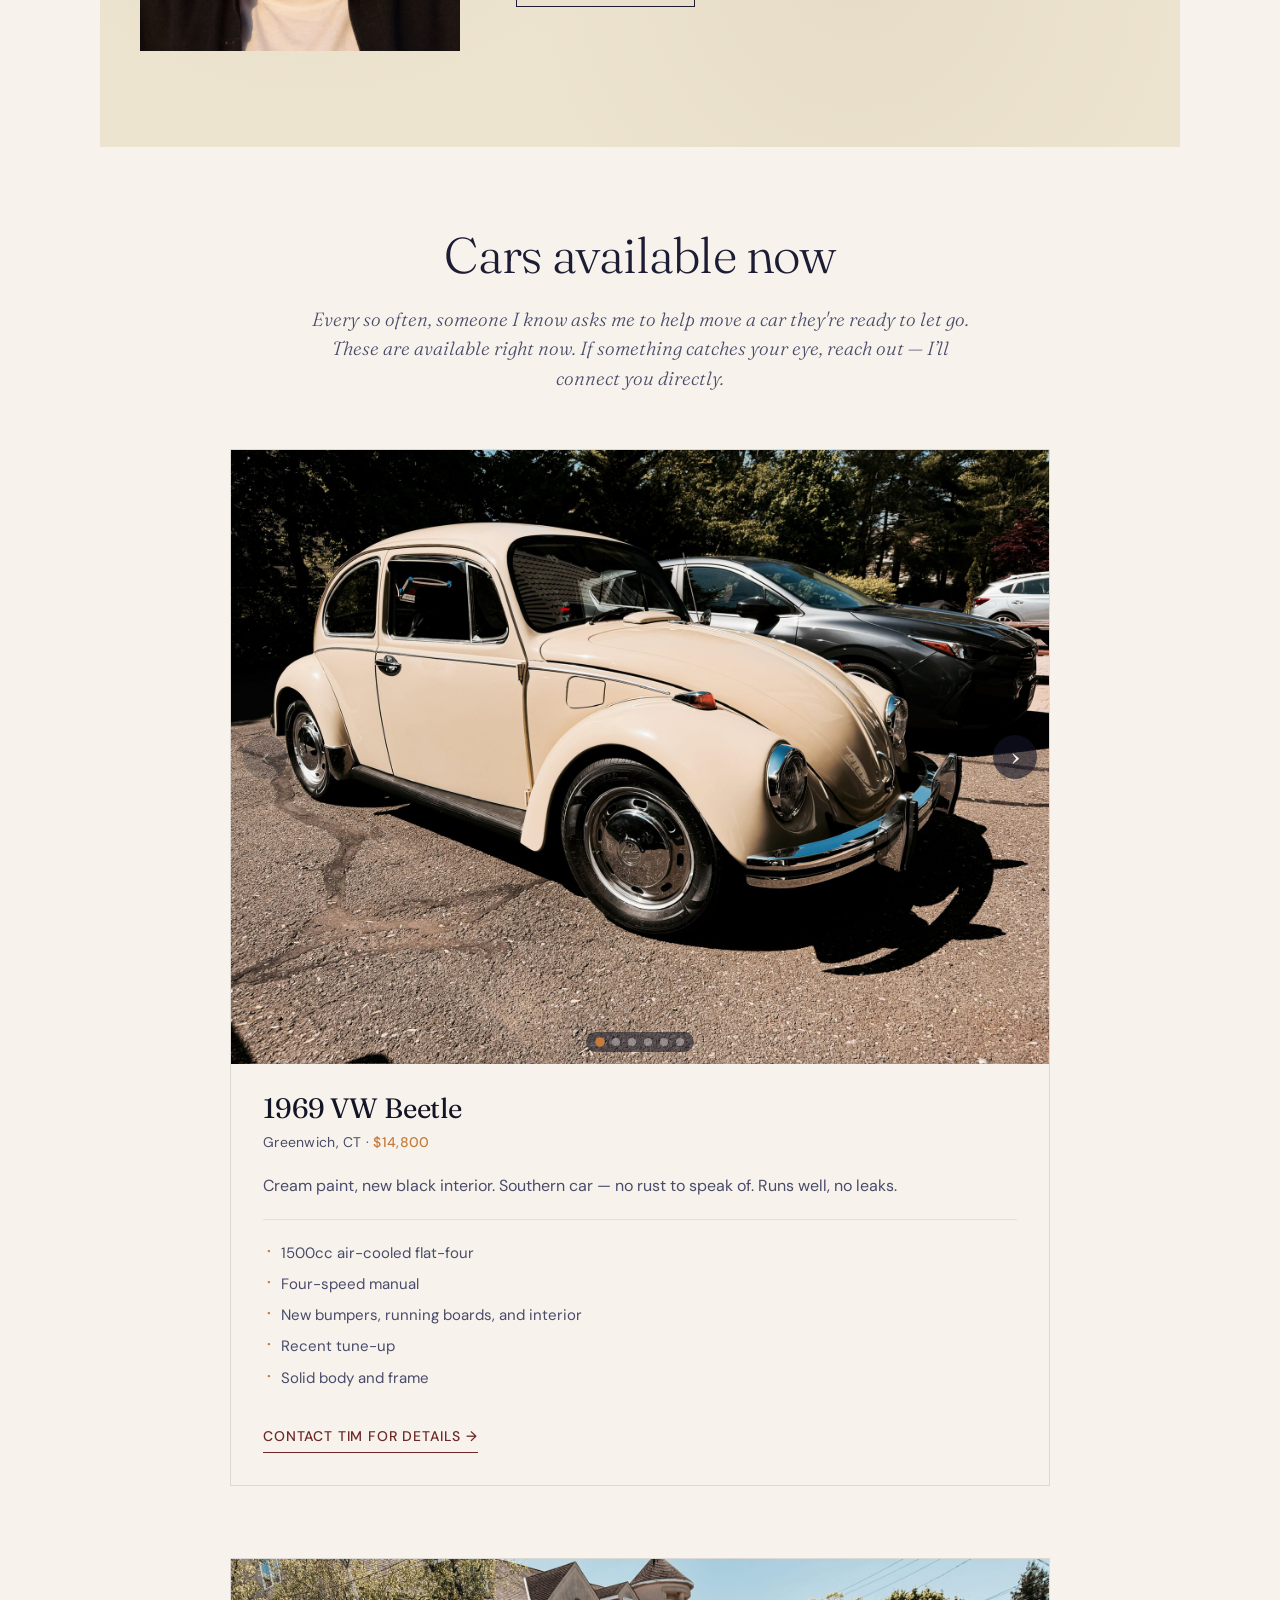
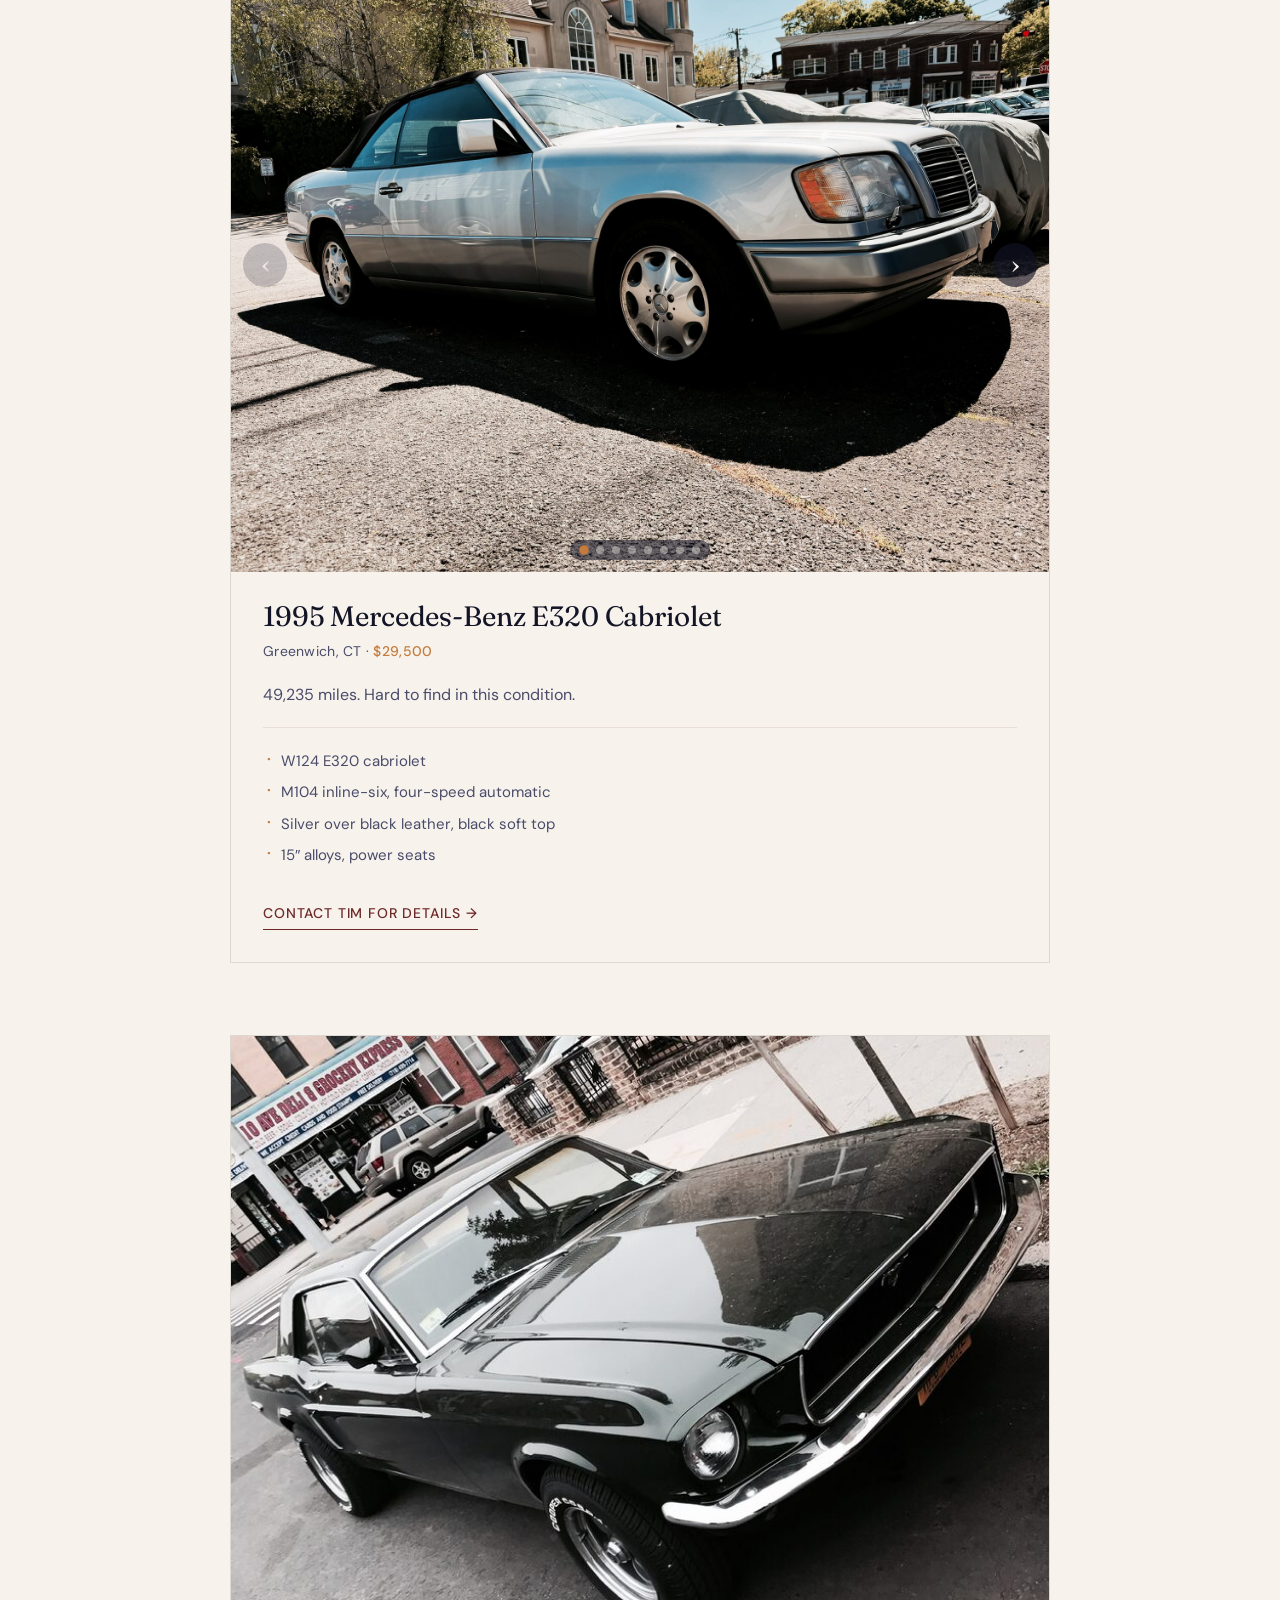
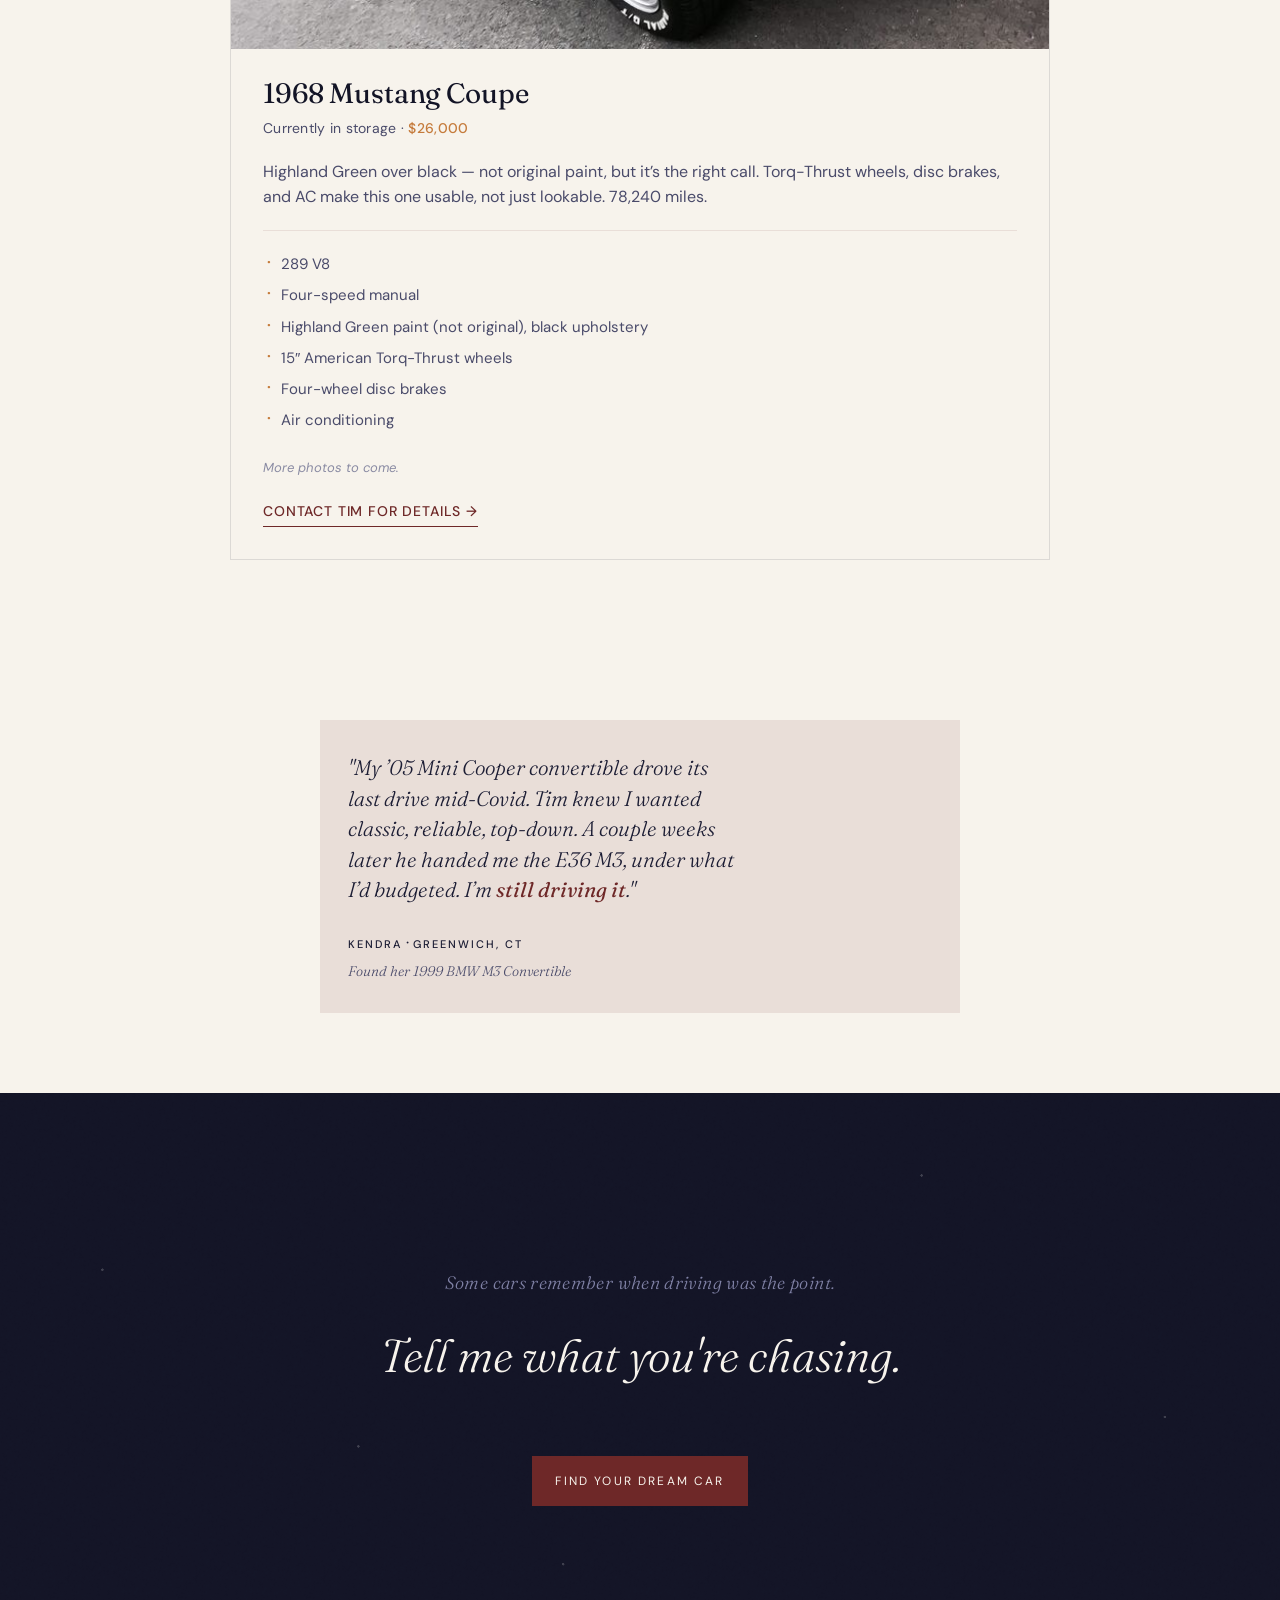
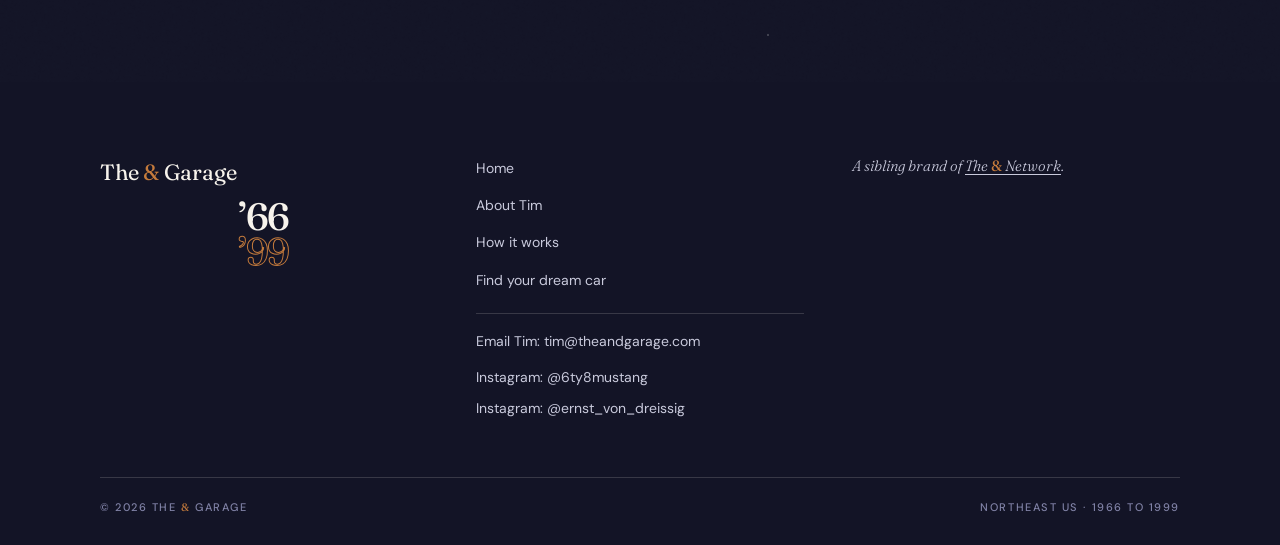
==== commit 272dd7ff: "Update headlines to remove descriptive phrase Remove the phrase "worth the effort" from headlines on" ====
--- a/index.html
+++ b/index.html
@@ -188,7 +188,7 @@
   ════════════════════════════════════════════════ -->
   <section id="wheelhouse" class="section block home-wheelhouse">
     <span class="kicker">Wheelhouse</span>
-    <h2><span class="years">1966 to 1999.</span> Enthusiast cars worth the effort.</h2>
+    <h2><span class="years">1966 to 1999.</span> Enthusiast cars</h2>
     <p class="lede">A coherent era: big-V8 American, air-cooled German and Italian, analog Japanese, pre-digital Europeans.</p>
 
     <ol class="wheelhouse-grid" role="list" data-wheelhouse data-variant="home"></ol>
--- a/css/components.css
+++ b/css/components.css
@@ -1077,7 +1077,7 @@
   letter-spacing: -0.02em;
   color: var(--text);
   text-align: right;
-  padding-right: 4px;
+  padding-right: 22px;
   align-self: start;
   padding-top: 2px;
 }
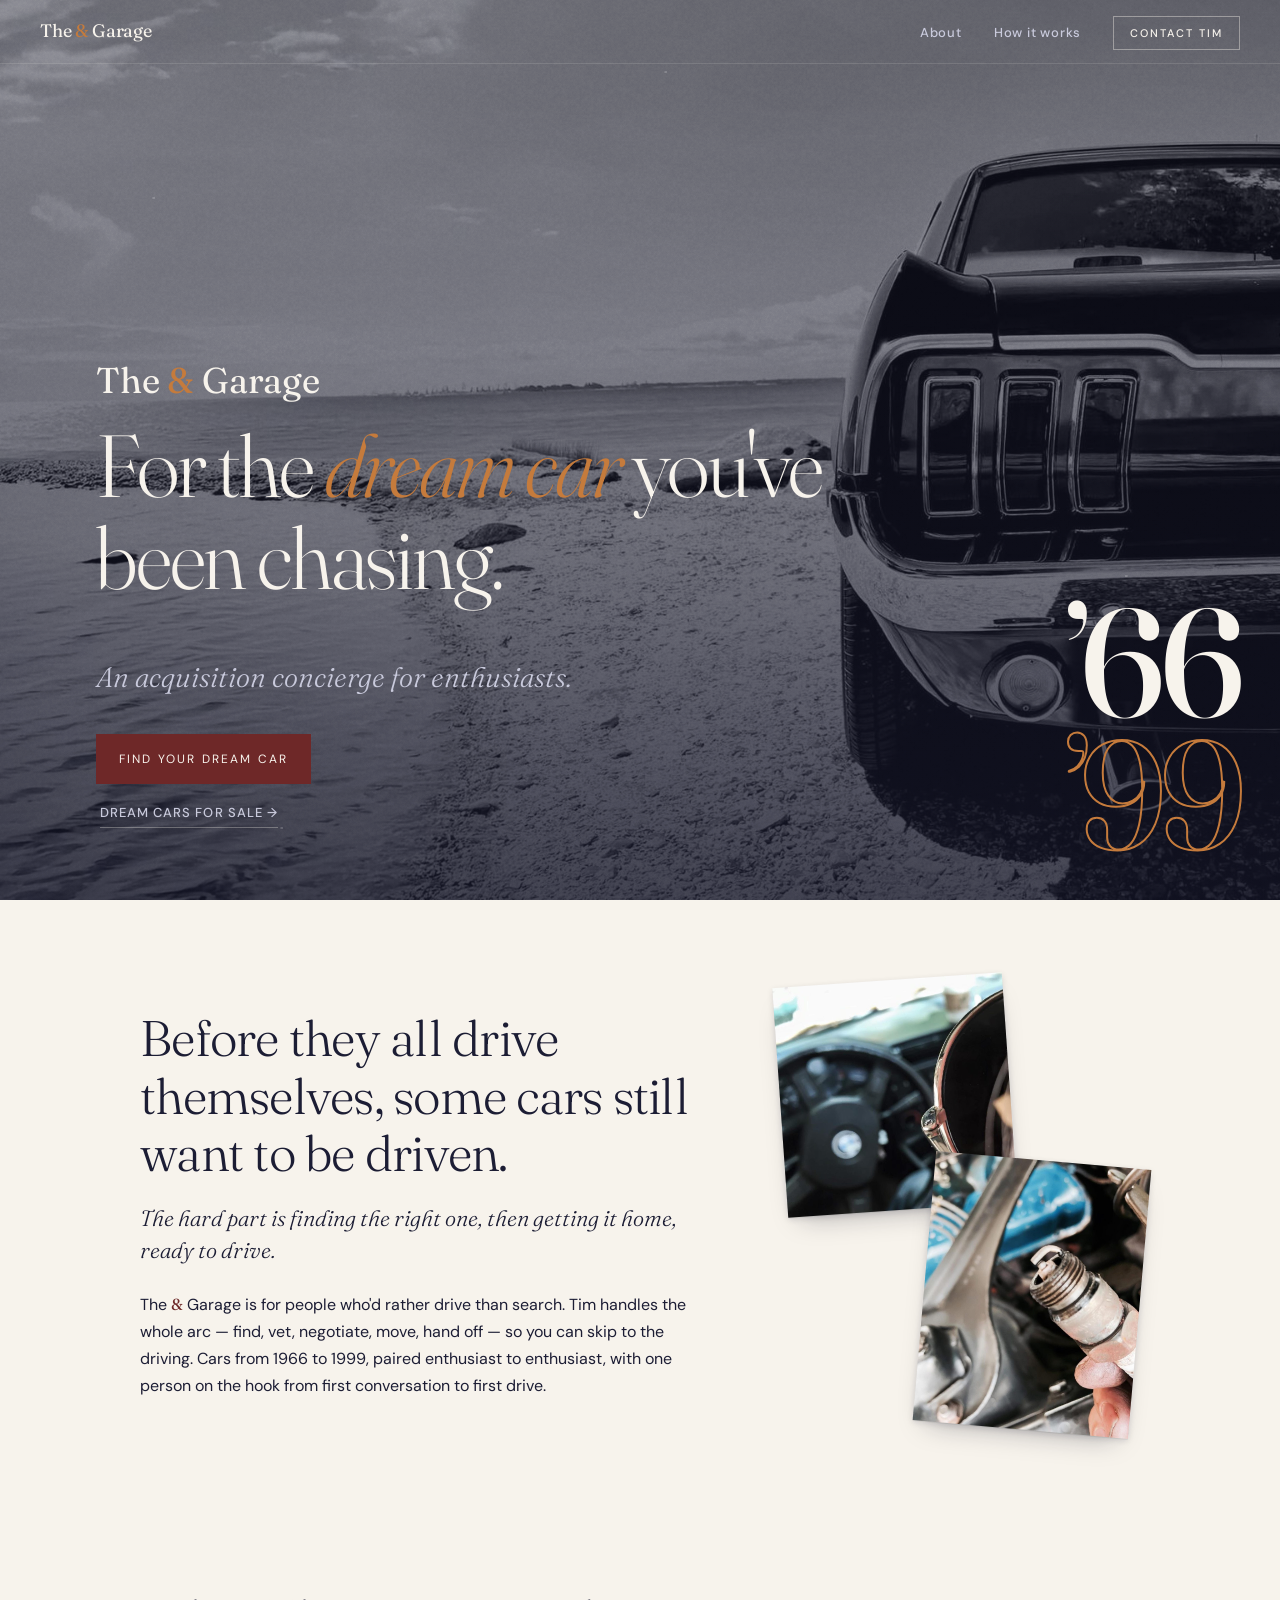
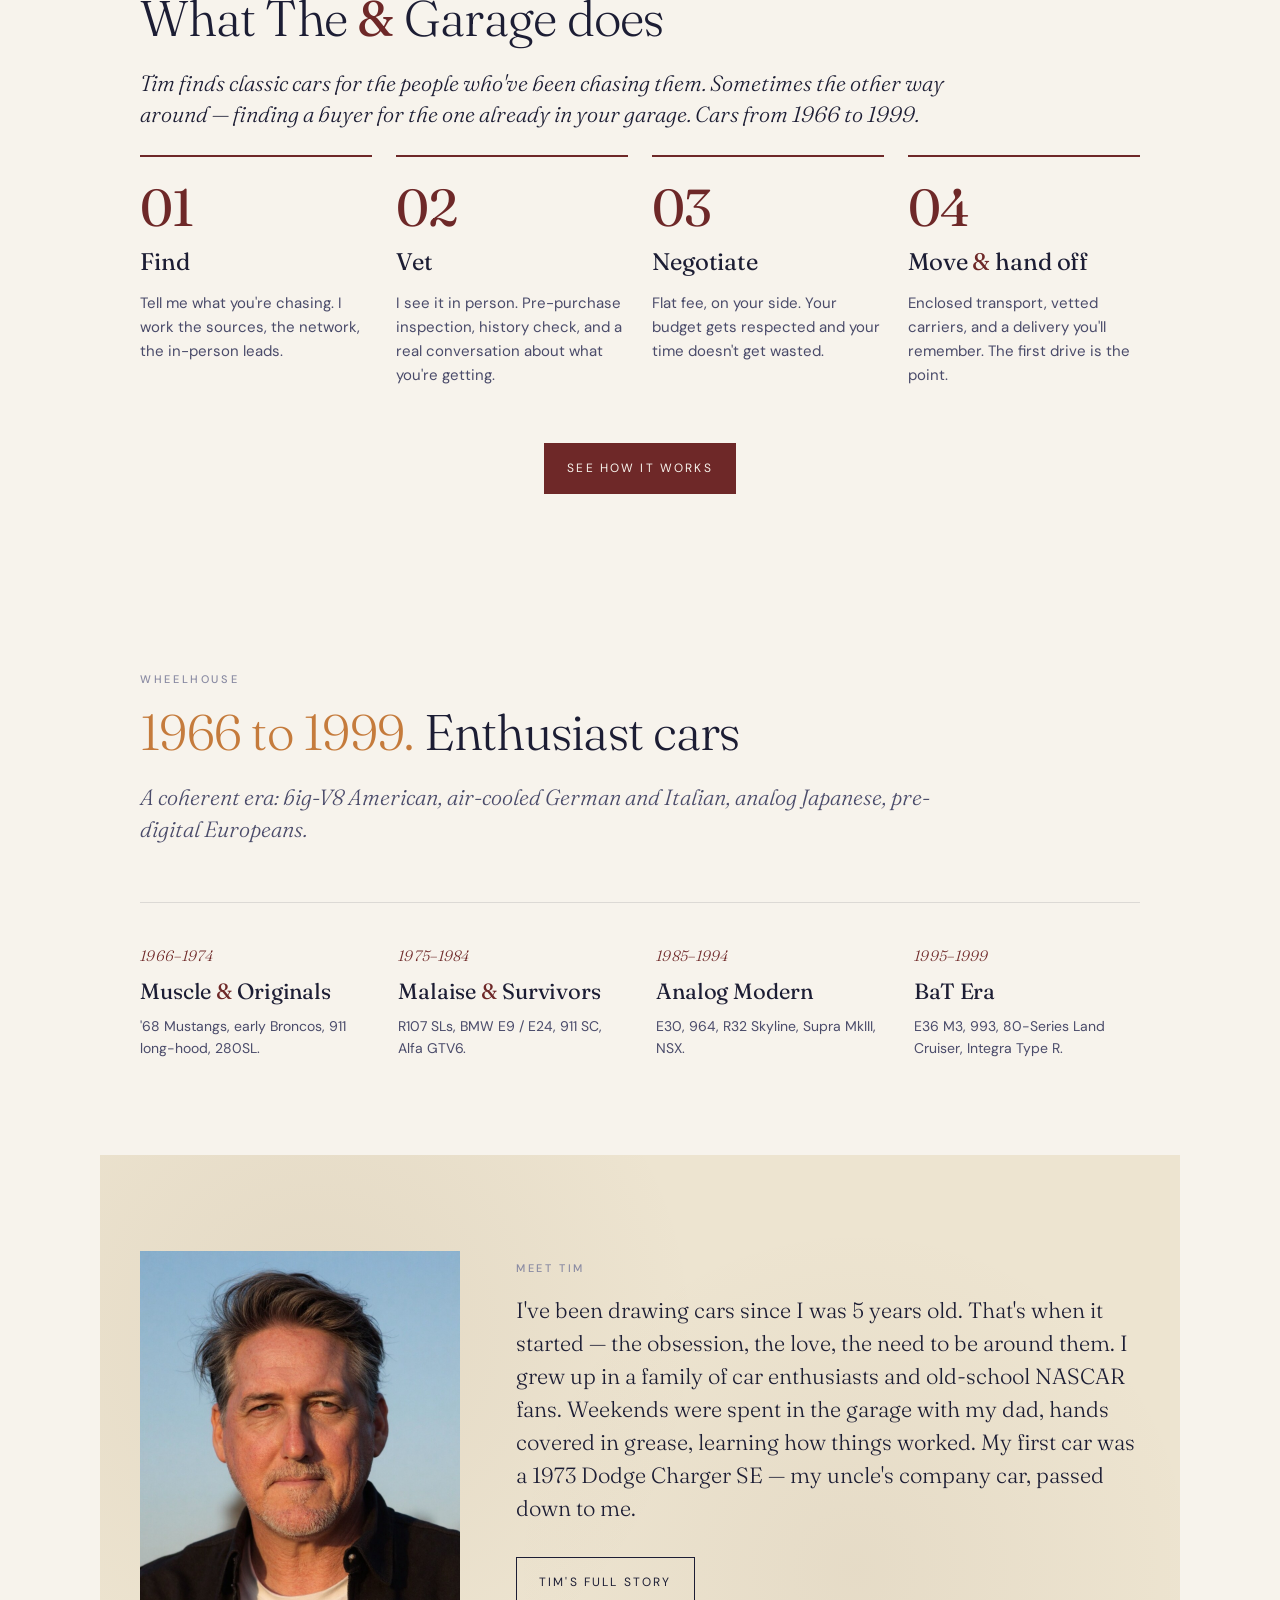
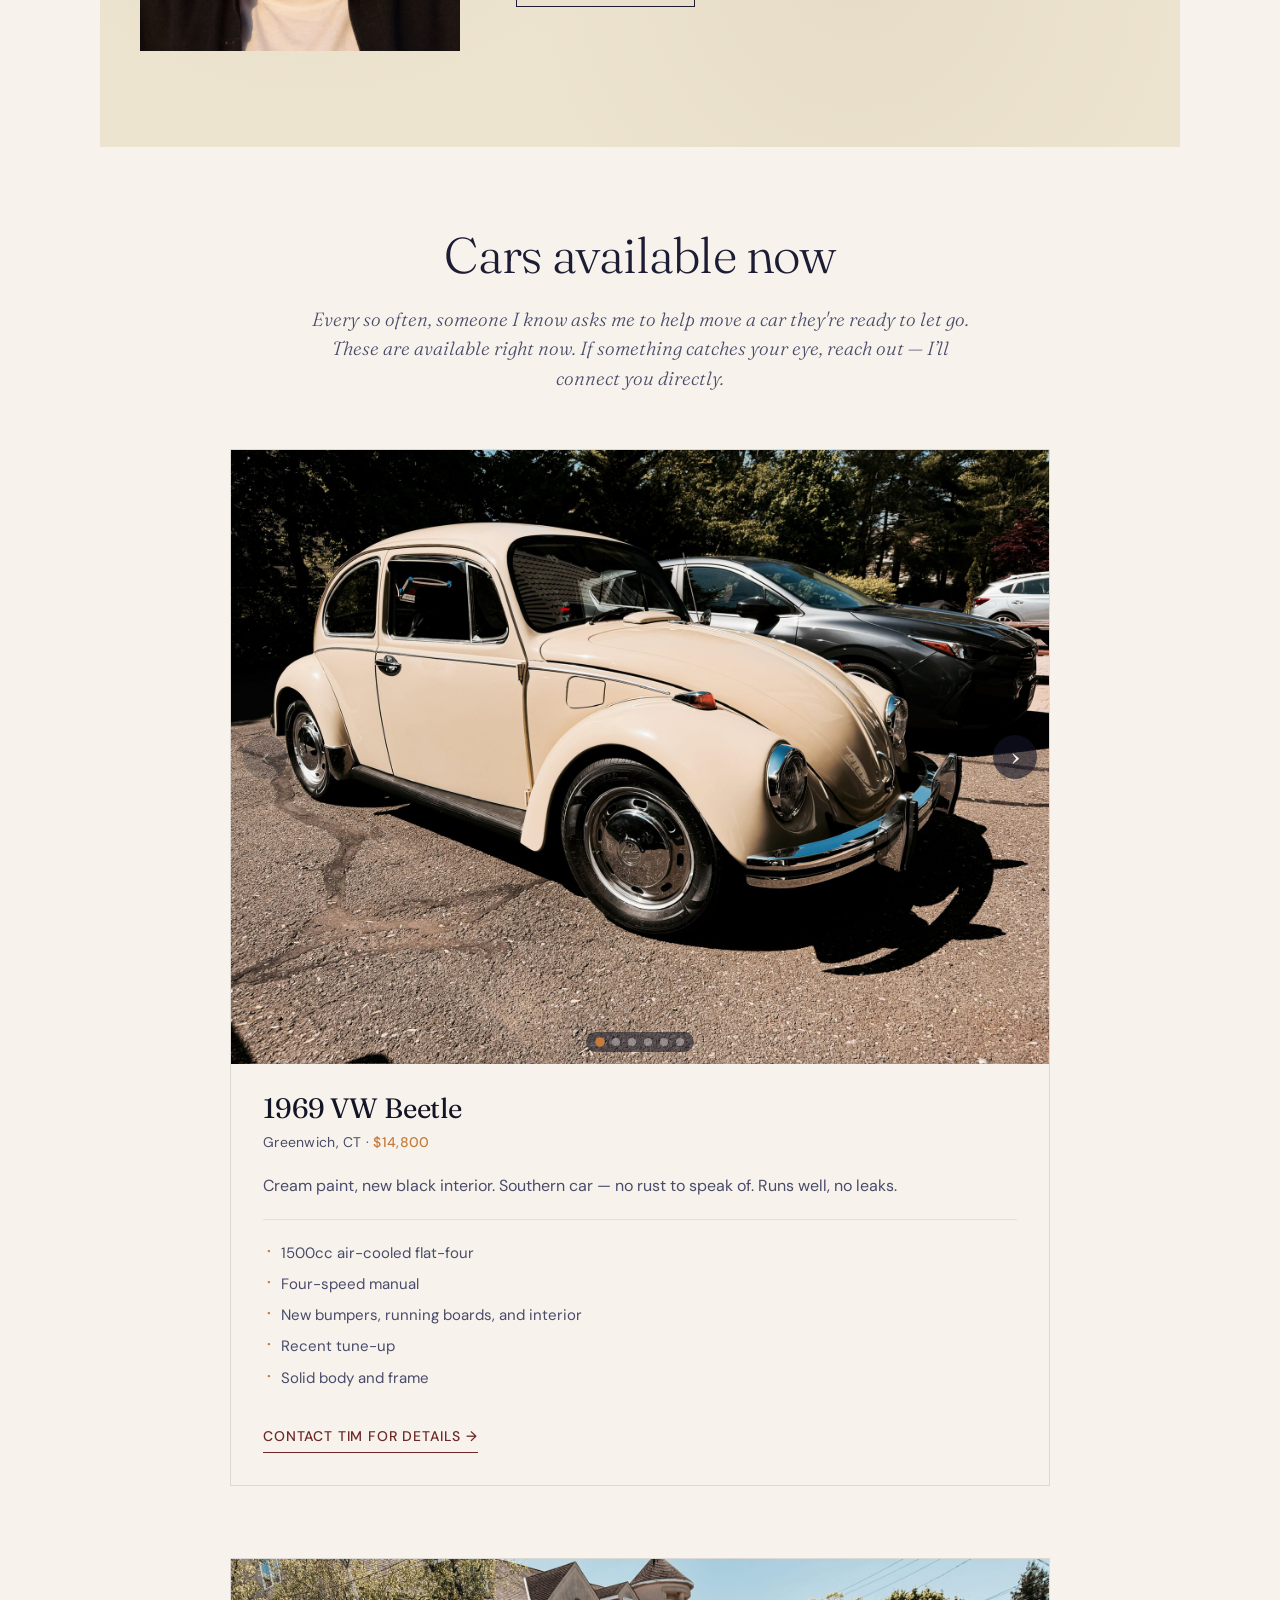
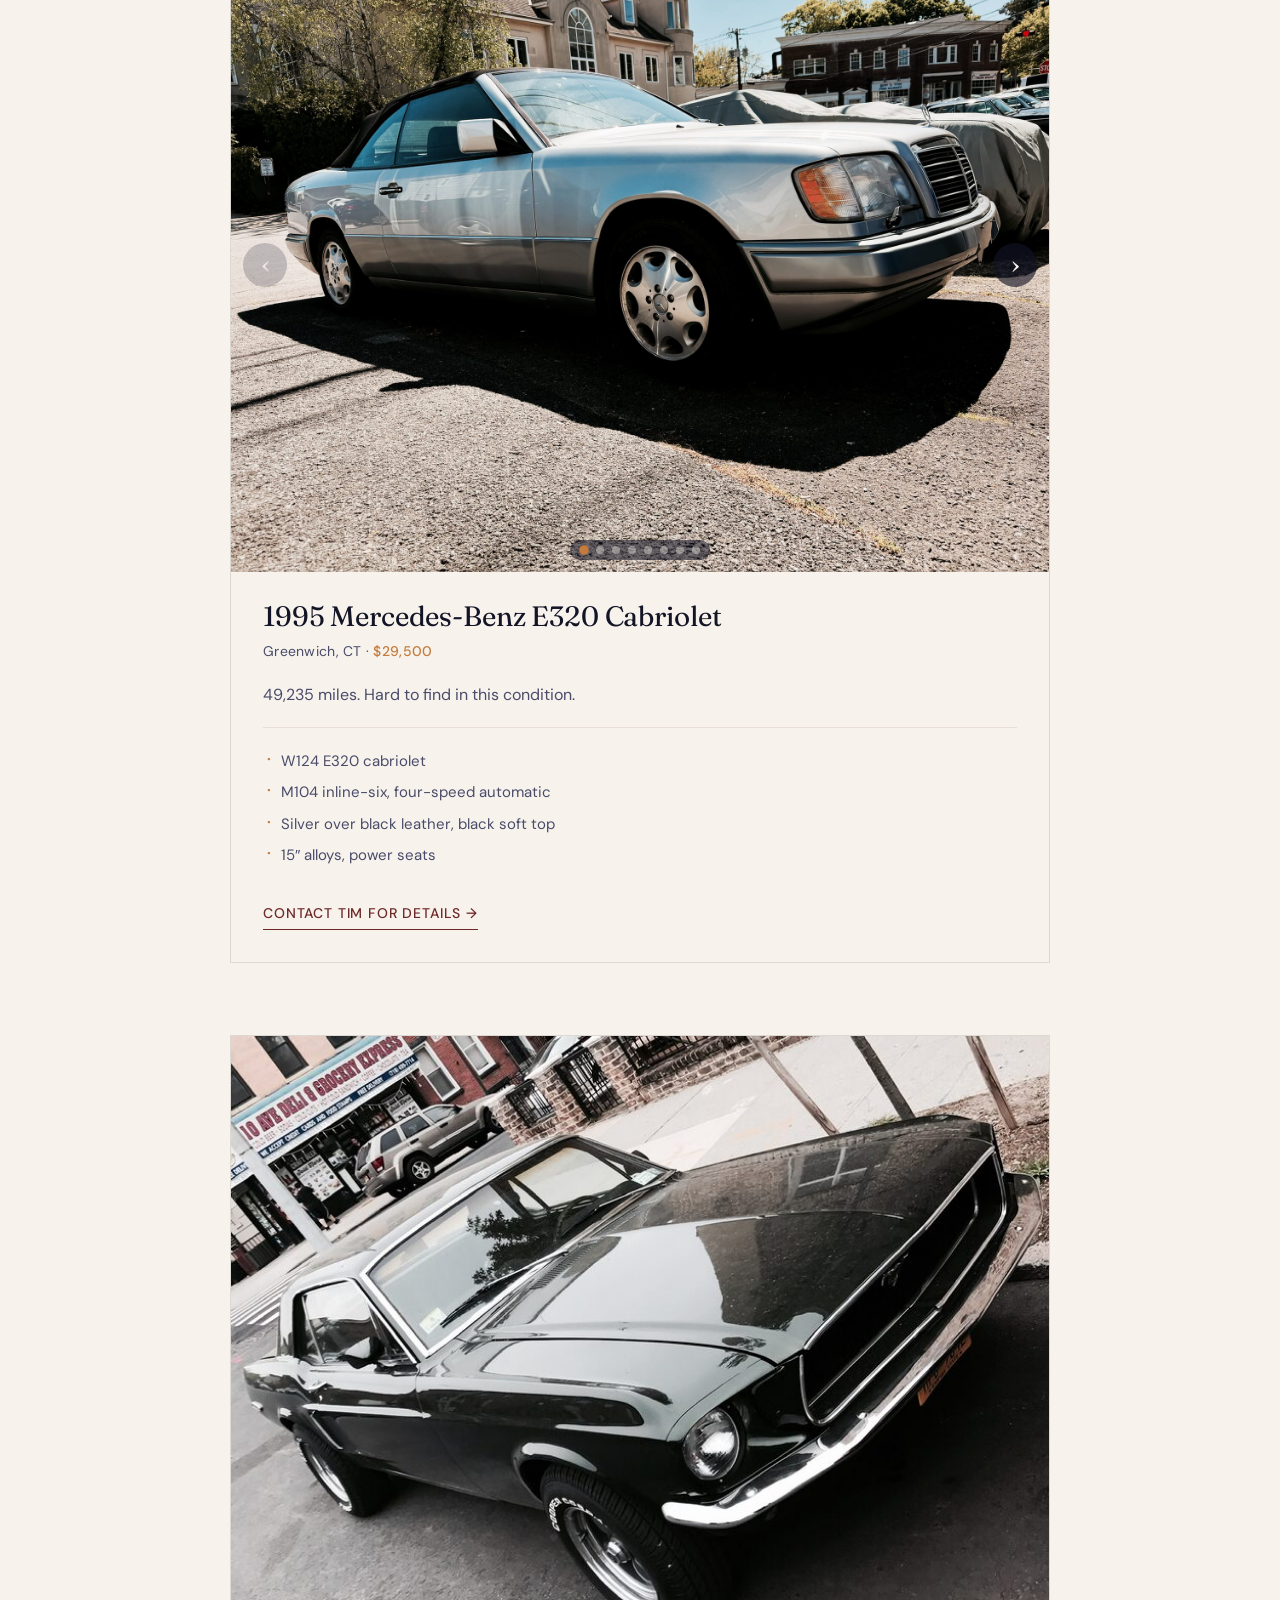
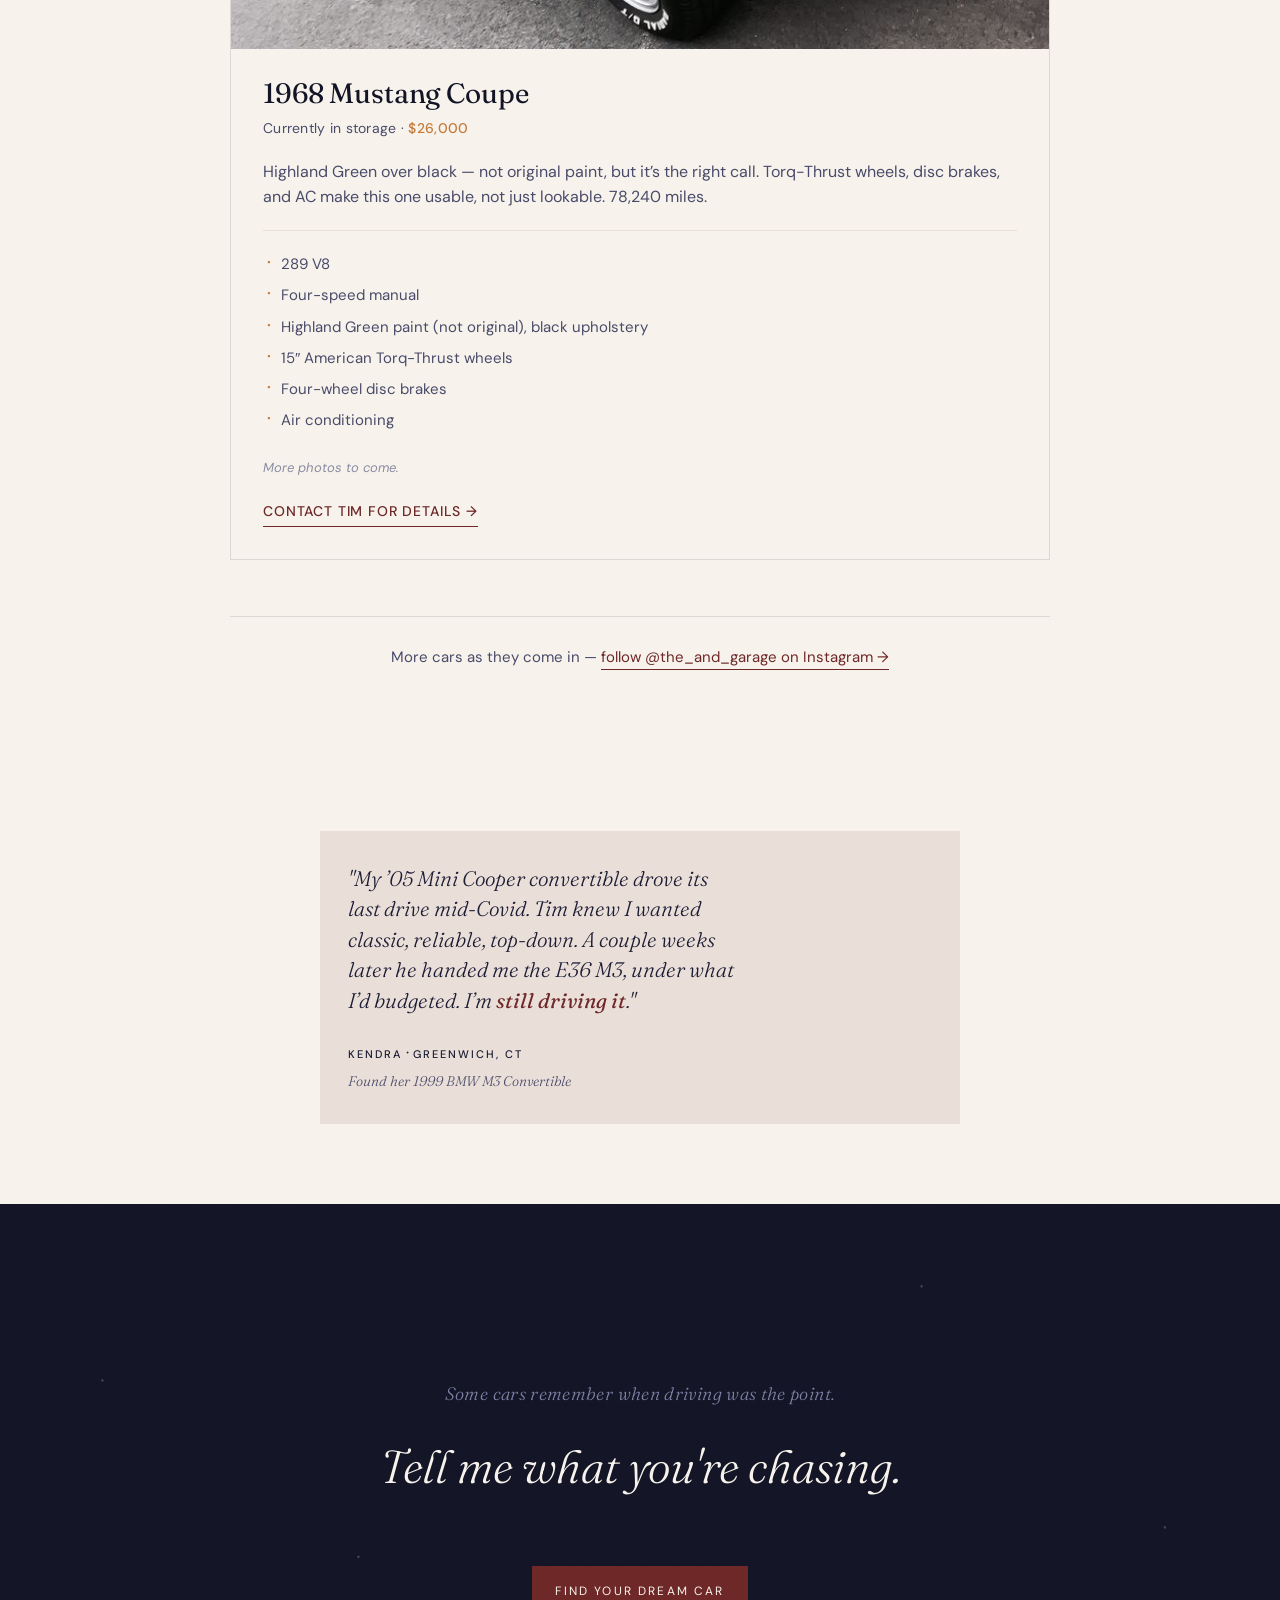
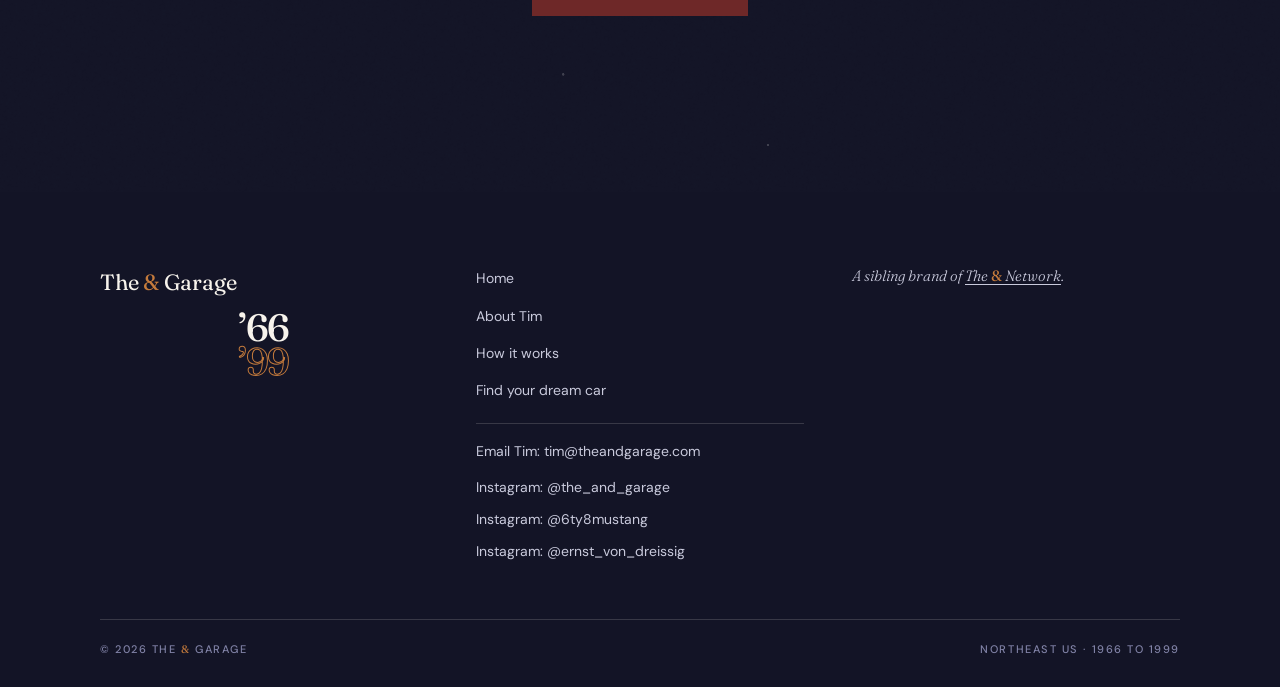
==== commit 2c635a69: "Add business Instagram promotion to footer and car listings Adds the business Instagram handle "@the" ====
--- a/index.html
+++ b/index.html
@@ -313,6 +313,8 @@
       </article>
 
     </div>
+
+    <p class="inventory-follow">More cars as they come in &mdash; <a href="https://instagram.com/the_and_garage" target="_blank" rel="noopener me">follow @the_and_garage on Instagram &rarr;</a></p>
   </section>
 
   <!-- ═══════════════════════════════════════════════
@@ -379,6 +381,7 @@
           <li><a href="/contact/">Find your dream car</a></li>
         </ul>
         <a class="footer-email" href="mailto:tim@theandgarage.com">Email Tim: tim@theandgarage.com</a>
+        <a class="footer-social" href="https://instagram.com/the_and_garage" target="_blank" rel="noopener me">Instagram: @the_and_garage</a>
         <a class="footer-social" href="https://instagram.com/6ty8mustang" target="_blank" rel="noopener me">Instagram: @6ty8mustang</a>
         <a class="footer-social" href="https://instagram.com/ernst_von_dreissig" target="_blank" rel="noopener me">Instagram: @ernst_von_dreissig</a>
       </div>
--- a/css/components.css
+++ b/css/components.css
@@ -3010,6 +3010,31 @@
   .inventory-card .car-title { font-size: 24px; }
 }
 
+.inventory-follow {
+  max-width: 820px;
+  margin: 56px auto 0;
+  padding-top: 28px;
+  border-top: 1px solid var(--rule);
+  text-align: center;
+  font-family: 'DM Sans', sans-serif;
+  font-size: 15px;
+  color: var(--text-soft);
+}
+
+.inventory-follow a {
+  color: var(--oxblood);
+  text-decoration: none;
+  border-bottom: 1px solid var(--oxblood);
+  padding-bottom: 2px;
+  transition: color 0.18s ease, border-color 0.18s ease;
+}
+
+.inventory-follow a:hover,
+.inventory-follow a:focus-visible {
+  color: var(--warm);
+  border-bottom-color: var(--warm);
+}
+
 /* ─── Carousel ────────────────────────────────────────────── */
 /* Used inside .inventory-card. Without JS the track is still
    horizontally scrollable; JS adds arrow + dot controls. */
